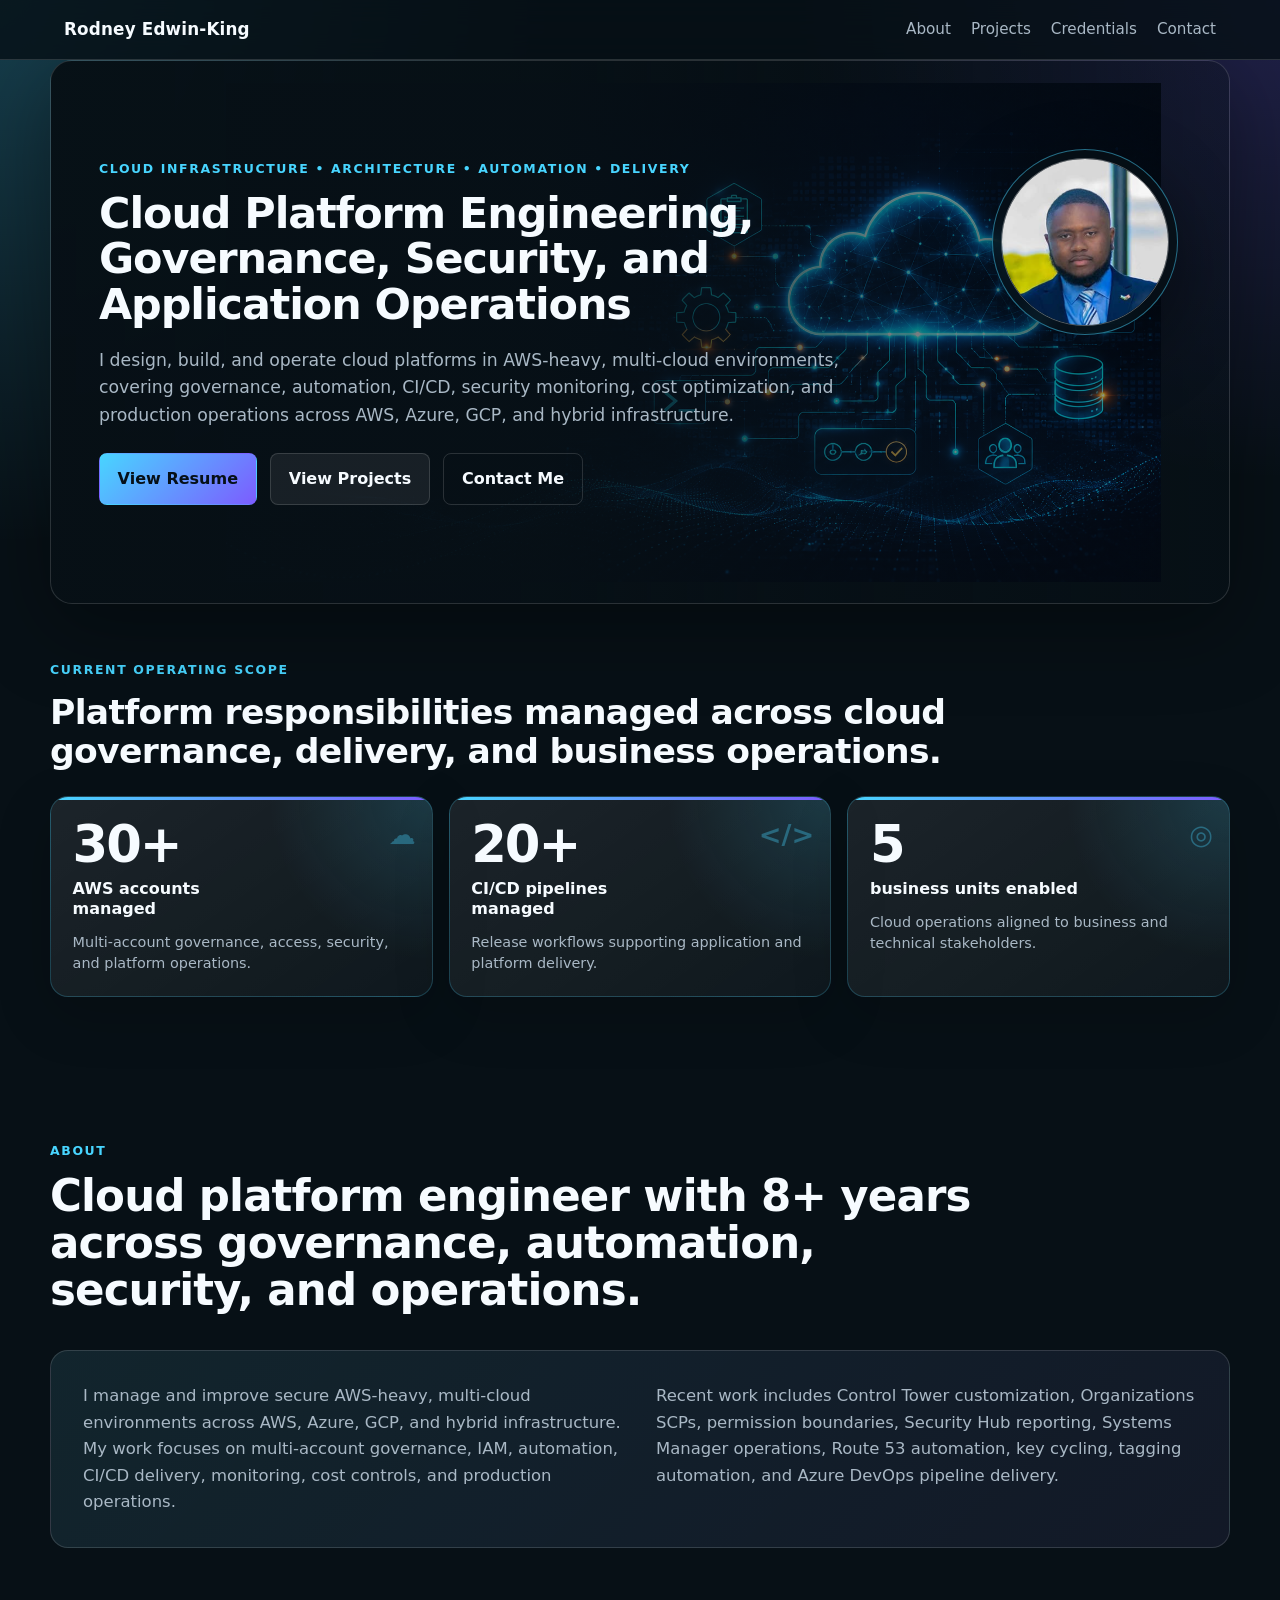
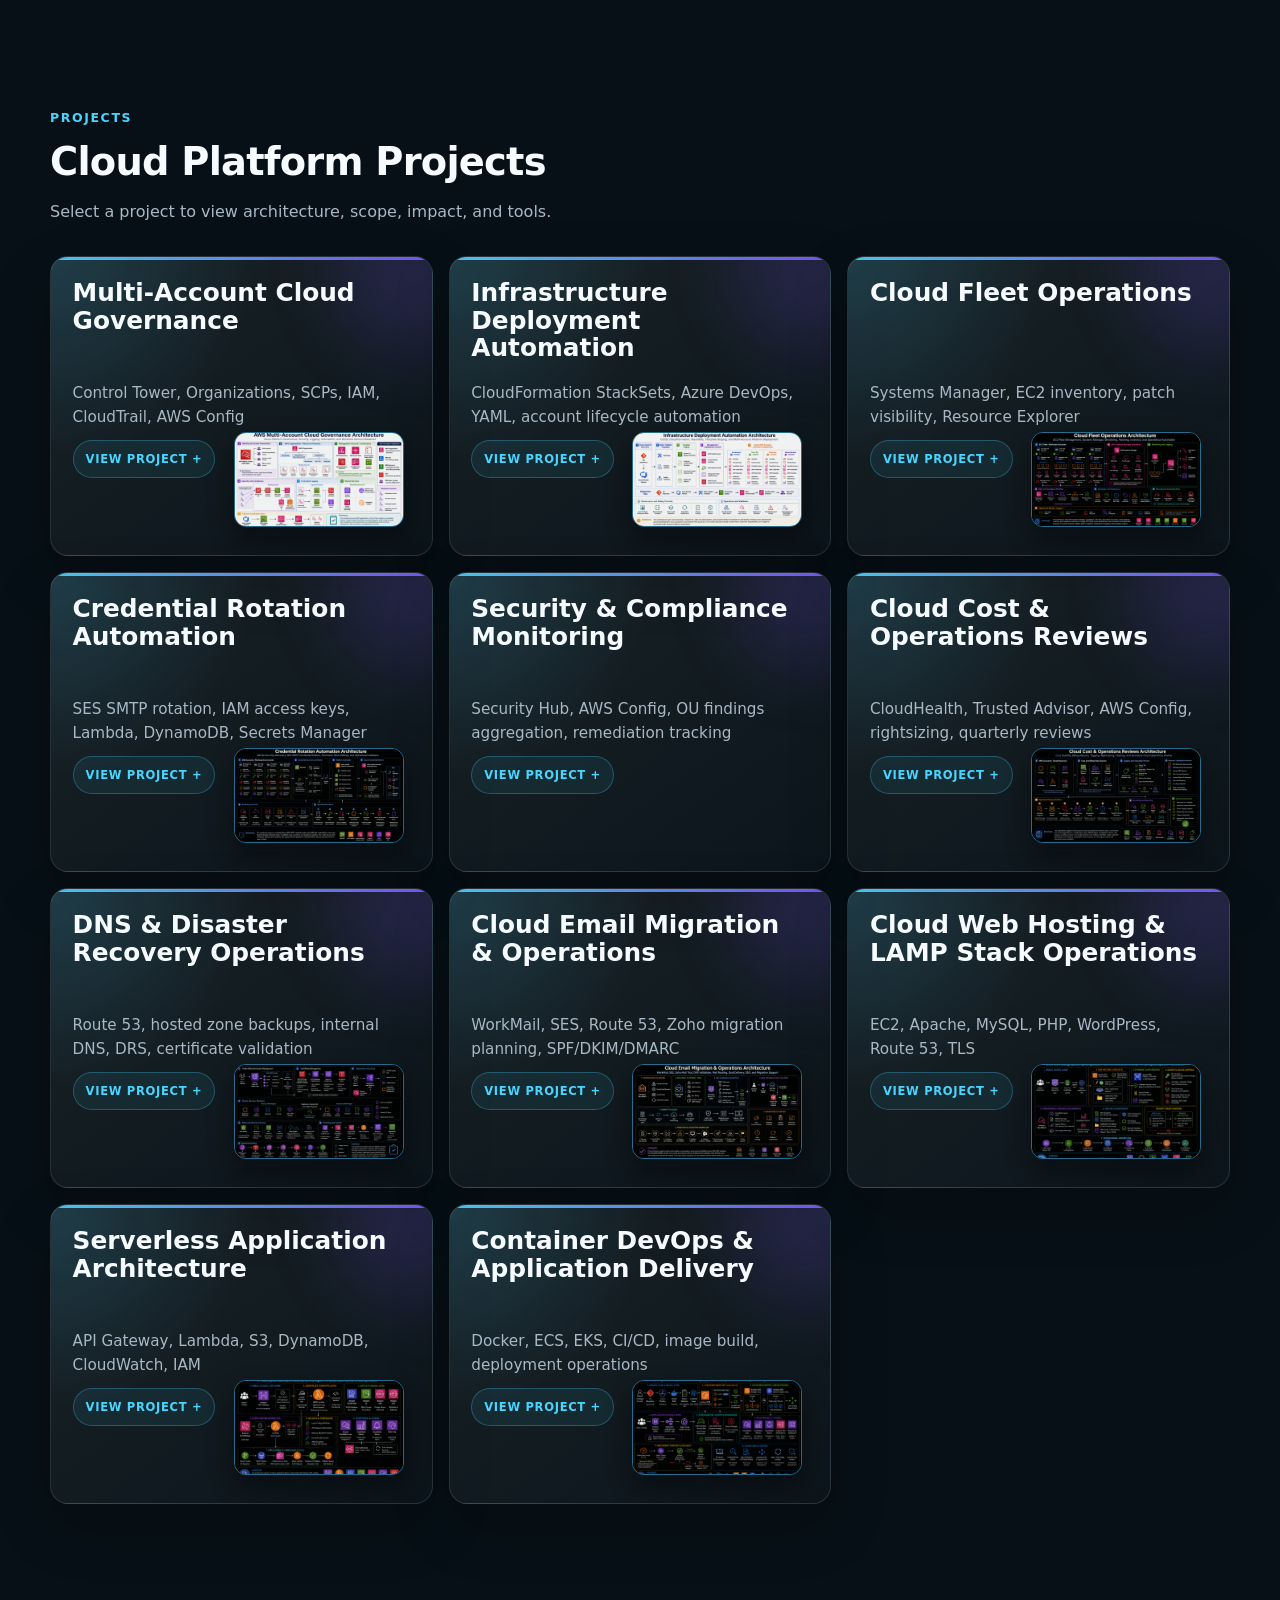
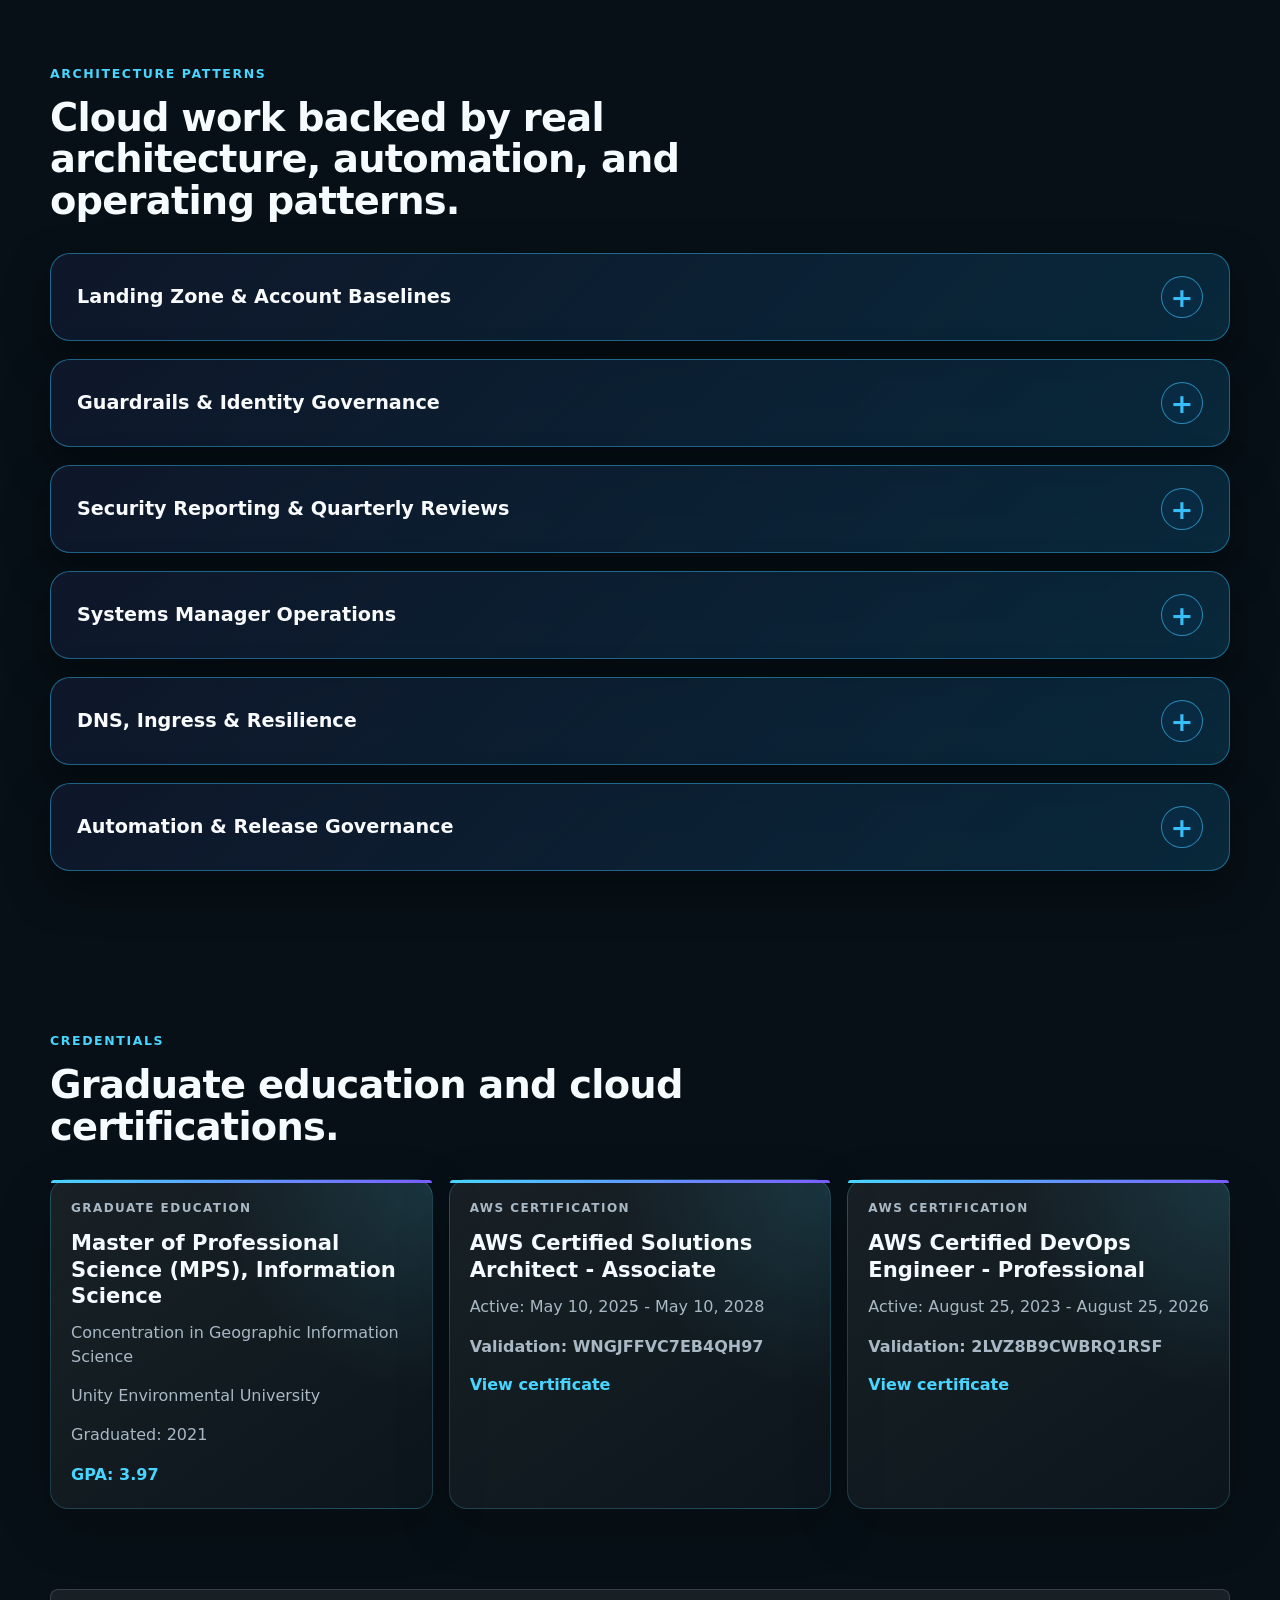
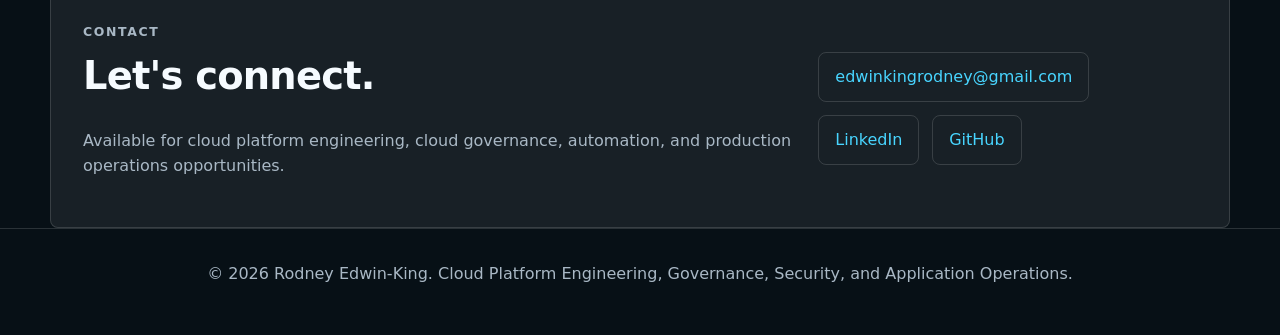
==== index.html @ 02c368aa "Add clickable architecture previews to project cards" ====
<!doctype html>

<html lang="en">
  <head>
    <meta charset="utf-8">
    <meta name="viewport" content="width=device-width, initial-scale=1">
    <title>Rodney Edwin-King | Cloud Platform Engineering & Application Operations</title>
    <meta
      name="description"
      content="Portfolio for Rodney Edwin-King, focused on cloud platform engineering, governance, automation, security, and operations."
    >
    <link rel="stylesheet" href="styles.css">
  </head>
  <body>
    <header class="site-header">
      <a class="brand" href="#home">Rodney Edwin-King</a>
      <button class="menu-toggle" type="button" aria-label="Toggle navigation" aria-expanded="false">
        <span></span>
        <span></span>
        <span></span>
      </button>
            <nav class="site-nav" aria-label="Main navigation">
        <a href="#about">About</a>
        <a href="#projects">Projects</a>
        <a href="#credentials">Credentials</a>
        <a href="#contact">Contact</a>
      </nav>
    </header>

<main>
  <section id="home" class="hero section">
    <div class="hero-copy">
<p class="eyebrow">Cloud Infrastructure &bull; Architecture &bull; Automation &bull; Delivery</p>
      <h1>Cloud Platform Engineering, Governance, Security, and Application Operations</h1>
      <p class="hero-text">
        I design, build, and operate cloud platforms in AWS-heavy, multi-cloud environments, covering governance,
        automation, CI/CD, security monitoring, cost optimization, and production operations across AWS,
        Azure, GCP, and hybrid infrastructure.
      </p><div class="hero-actions">
        <a class="button primary" href="assets/resume/Rodney_Edwin_King_Resume.pdf" target="_blank" rel="noreferrer">
          View Resume
        </a>
        <a class="button" href="#projects">View Projects</a>
        <a class="button ghost" href="#contact">Contact Me</a>
      </div>
    </div>
        <div class="hero-profile-badge">
          <img src="assets/images/Screenshot 2026-06-21 194624.png" alt="Rodney Edwin-King">
        </div>
  </section>

<div class="metrics-intro">
  <p class="eyebrow">Current Operating Scope</p>
  <h2>Platform responsibilities managed across cloud governance, delivery, and business operations.</h2>
</div>

<section class="metrics-band" aria-label="Current operating scope">
  <div class="metric">
    <strong>30+</strong>
    <span>AWS accounts managed</span>
    <p>Multi-account governance, access, security, and platform operations.</p>
  </div>
  <div class="metric">
    <strong>20+</strong>
    <span>CI/CD pipelines managed</span>
    <p>Release workflows supporting application and platform delivery.</p>
  </div>
  <div class="metric">
    <strong>5</strong>
    <span>business units enabled</span>
    <p>Cloud operations aligned to business and technical stakeholders.</p>
  </div>
</section>

<section id="about" class="section">
  <div class="section-heading">
    <p class="eyebrow">About</p>
    <h2>Cloud platform engineer with 8+ years across governance, automation, security, and operations.</h2>
  </div>
  <div class="split">
    <p>
      I manage and improve secure AWS-heavy, multi-cloud environments across AWS, Azure, GCP, and hybrid infrastructure.
      My work focuses on multi-account governance, IAM, automation, CI/CD delivery, monitoring, cost controls, and
      production operations.
    </p>
    <p>
      Recent work includes Control Tower customization, Organizations SCPs, permission boundaries, Security Hub reporting,
      Systems Manager operations, Route 53 automation, key cycling, tagging automation, and Azure DevOps pipeline delivery.
    </p>
  </div>
</section>

  <section id="projects" class="section">
    <div class="section-heading">
      <p class="eyebrow">PROJECTS</p>
      <h2>Cloud Platform Projects</h2>
    </div>
    <p class="section-note">Select a project to view architecture, scope, impact, and tools.</p>
    <div class="case-study-list">
      <details class="case-study" open>
        <summary>
          <strong>Multi-Account Cloud Governance</strong>
          <em>Control Tower, Organizations, SCPs, IAM, CloudTrail, AWS Config</em>
          <a class="architecture-preview-link" href="assets/images/aws-multi-account-governance.png" target="_blank" rel="noopener noreferrer" onclick="event.stopPropagation();"><img class="architecture-card-preview" src="assets/images/aws-multi-account-governance.png" alt="Multi-Account Cloud Governance architecture diagram preview"></a>
        </summary>
        <div class="case-study-body">
          <p>
            Implemented and maintained governance patterns for a multi-account AWS environment using Control Tower, AWS Organizations,
            IAM role baselines, SCPs, CloudTrail, AWS Config, Security Hub, and account separation across production,
            pre-production, shared services, audit, security, and sandbox-style accounts.
          </p>
          <ul>
            <li><strong>Scope:</strong> 30+ AWS accounts, landing-zone baselines, organizational guardrails, IAM/SCP controls, and account onboarding.</li>
            <li><strong>Impact:</strong> improved consistency across accounts, reduced manual governance drift, and gave teams a repeatable operating model for secure cloud usage.</li>
            <li><strong>Tools:</strong> AWS Control Tower, Organizations, IAM, SCPs, CloudTrail, AWS Config, Security Hub, CloudFormation, StackSets.</li>
          </ul>
            </div>
      </details>

      <details class="case-study">
        <summary>
          <strong>Infrastructure Deployment Automation</strong>
          <em>CloudFormation StackSets, Azure DevOps, YAML, account lifecycle automation</em>
          <a class="architecture-preview-link" href="assets/images/infrastructure-deployment-automation.png" target="_blank" rel="noopener noreferrer" onclick="event.stopPropagation();"><img class="architecture-card-preview" src="assets/images/infrastructure-deployment-automation.png" alt="Infrastructure Deployment Automation architecture diagram preview"></a>
        </summary>
        <div class="case-study-body">
          <p>
            Built and maintained repeatable infrastructure deployment patterns using CloudFormation templates,
            StackSets, Azure DevOps pipelines, YAML pipeline definitions, template validation, approval stages,
            and automated updates when accounts were created, moved, or added to deployment scope.
          </p>
          <ul>
            <li><strong>Scope:</strong> reusable templates for account baselines, IAM roles, Security Hub, Systems Manager, DNS, tagging, monitoring, and shared platform services.</li>
            <li><strong>Impact:</strong> reduced console-based deployments, improved release consistency, and helped platform changes reach the right AWS accounts faster.</li>
            <li><strong>Tools:</strong> CloudFormation, StackSets, Azure DevOps, YAML, AWS CLI, Lambda, EventBridge, Git.</li>
          </ul>
        
              <a class="button project-doc-link" href="projects/infrastructure-deployment-automation.html">View full documentation</a>
              <a class="button diagram-link" href="assets/images/infrastructure-deployment-automation.png" target="_blank" rel="noopener">View diagram</a>
            </div>
      </details>

      <details class="case-study">
        <summary>
          <strong>Cloud Fleet Operations</strong>
          <em>Systems Manager, EC2 inventory, patch visibility, Resource Explorer</em>
          <a class="architecture-preview-link" href="assets/images/cloud-fleet-operations.png" target="_blank" rel="noopener noreferrer" onclick="event.stopPropagation();"><img class="architecture-card-preview" src="assets/images/cloud-fleet-operations.png" alt="Cloud Fleet Operations architecture diagram preview"></a>
        </summary>
        <div class="case-study-body">
          <p>
            Managed EC2 fleet operations through AWS Systems Manager, centralized node visibility, inventory,
            patch scan associations, Resource Explorer views, managed execution, and operational runbook patterns
            that reduced dependency on direct SSH/RDP access.
          </p>
          <ul>
            <li><strong>Scope:</strong> organization-level Systems Manager visibility, patch scans every 12 hours, SSM agent update cadence, inventory, and operational troubleshooting workflows.</li>
            <li><strong>Impact:</strong> improved fleet visibility, simplified operational workflows, and gave teams a clearer path for patch/compliance follow-up.</li>
            <li><strong>Tools:</strong> AWS Systems Manager, State Manager, Resource Explorer, EC2, CloudFormation StackSets, CloudWatch.</li>
          </ul>
        
              <a class="button project-doc-link" href="projects/cloud-fleet-operations.html">View full documentation</a>
              <a class="button diagram-link" href="assets/images/cloud-fleet-operations.png" target="_blank" rel="noopener">View diagram</a>
            </div>
      </details>

      <details class="case-study">
        <summary>
          <strong>Credential Rotation Automation</strong>
          <em>SES SMTP rotation, IAM access keys, Lambda, DynamoDB, Secrets Manager</em>
          <a class="architecture-preview-link" href="assets/images/credential-rotation-automation.png" target="_blank" rel="noopener noreferrer" onclick="event.stopPropagation();"><img class="architecture-card-preview" src="assets/images/credential-rotation-automation.png" alt="Credential Rotation Automation architecture diagram preview"></a>
        </summary>
        <div class="case-study-body">
          <p>
            Built and maintained automated credential rotation for SES SMTP and IAM access key workflows. The automation used
            scheduled Lambda execution, DynamoDB configuration tables, role assumption, target storage updates,
            verification, rollback handling, CloudWatch alarms, and SNS notifications.
          </p>
          <ul>
            <li><strong>Scope:</strong> rotation across multiple storage targets including Parameter Store, Secrets Manager, SQL Server, and RDS-backed configurations.</li>
            <li><strong>Impact:</strong> reduced long-lived credential risk, improved audit posture, and replaced manual key updates with controlled automation.</li>
            <li><strong>Tools:</strong> Lambda, EventBridge, IAM, SES, DynamoDB, SSM, Secrets Manager, RDS, SQL Server, CloudWatch, SNS.</li>
          </ul>
        
              <a class="button project-doc-link" href="projects/credential-rotation-automation.html">View full documentation</a>
              <a class="button diagram-link" href="assets/images/credential-rotation-automation.png" target="_blank" rel="noopener">View diagram</a>
            </div>
      </details>

      <details class="case-study">
        <summary>
          <strong>Security & Compliance Monitoring</strong>
          <em>Security Hub, AWS Config, OU findings aggregation, remediation tracking</em>
        </summary>
        <div class="case-study-body">
          <p>
            Delivered security visibility using Security Hub, AWS Config, CloudTrail, CloudWatch, account-to-business-unit
            mappings, OU-level findings aggregation, CSV reporting to S3, and quarterly evidence gathering for
            remediation and stakeholder review.
          </p>
          <ul>
            <li><strong>Scope:</strong> high/critical findings, AWS Config aggregators, Security Hub control visibility, account mapping, and reporting across account groups.</li>
            <li><strong>Impact:</strong> made security findings easier to group, report, prioritize, and route to the right teams for remediation.</li>
            <li><strong>Tools:</strong> Security Hub, AWS Config, Lambda, S3, CloudTrail, CloudWatch, CloudFormation StackSets.</li>
          </ul>
        
              <a class="button project-doc-link" href="projects/security-compliance-monitoring.html">View full documentation</a>
            </div>
      </details>

      <details class="case-study">
        <summary>
          <strong>Cloud Cost & Operations Reviews</strong>
          <em>CloudHealth, Trusted Advisor, AWS Config, rightsizing, quarterly reviews</em>
          <a class="architecture-preview-link" href="assets/images/cloud-cost-operations-reviews.png" target="_blank" rel="noopener noreferrer" onclick="event.stopPropagation();"><img class="architecture-card-preview" src="assets/images/cloud-cost-operations-reviews.png" alt="Cloud Cost & Operations Reviews architecture diagram preview"></a>
        </summary>
        <div class="case-study-body">
          <p>
            Contributed to quarterly cloud reviews that combined AWS Config, Security Hub, Trusted Advisor, CloudHealth,
            tagging evidence, rightsizing checks, stale resource checks, and cost-saving opportunities for business
            and technical stakeholders.
          </p>
          <ul>
            <li><strong>Scope:</strong> unused secrets over 90 days, idle RDS resources, low-utilization EC2 findings, RI/Savings Plan opportunities, and resource ownership gaps.</li>
            <li><strong>Impact:</strong> surfaced measurable savings opportunities, including examples around idle RDS, EC2 rightsizing, and reserved capacity recommendations.</li>
            <li><strong>Tools:</strong> CloudHealth, AWS Cost Explorer, Trusted Advisor, AWS Config, Security Hub, CloudWatch, Excel/reporting workflows.</li>
          </ul>
        
              <a class="button project-doc-link" href="projects/cloud-cost-operations-reviews.html">View full documentation</a>
              <a class="button diagram-link" href="assets/images/cloud-cost-operations-reviews.png" target="_blank" rel="noopener">View diagram</a>
            </div>
      </details>

      <details class="case-study">
        <summary>
          <strong>DNS & Disaster Recovery Operations</strong>
          <em>Route 53, hosted zone backups, internal DNS, DRS, certificate validation</em>
          <a class="architecture-preview-link" href="assets/images/dns-disaster-recovery-operations.png" target="_blank" rel="noopener noreferrer" onclick="event.stopPropagation();"><img class="architecture-card-preview" src="assets/images/dns-disaster-recovery-operations.png" alt="DNS & Disaster Recovery Operations architecture diagram preview"></a>
        </summary>
        <div class="case-study-body">
          <p>
            Managed DNS and resilience operations using Route 53 hosted zones, private hosted zones, internal DNS
            patterns, DNS backup automation, disaster recovery planning, certificate validation workflows, and
            failover-ready operating documentation.
          </p>
          <ul>
            <li><strong>Scope:</strong> hosted-zone backup automation, DNS guardrails, internal DNS operations, AWS DRS planning, and production DNS troubleshooting.</li>
            <li><strong>Impact:</strong> improved recoverability, reduced DNS change risk, and enabled safer production and DR operations.</li>
            <li><strong>Tools:</strong> Route 53, S3, Lambda/Python, AWS DRS, ACM/DNS validation, CloudWatch, IAM/SCP guardrails.</li>
          </ul>
        
              <a class="button project-doc-link" href="projects/dns-disaster-recovery-operations.html">View full documentation</a>
              <a class="button diagram-link" href="assets/images/dns-disaster-recovery-operations.png" target="_blank" rel="noopener">View diagram</a>
            </div>
      </details>

      <details class="case-study">
        <summary>
          <strong>Cloud Email Migration & Operations</strong>
          <em>WorkMail, SES, Route 53, Zoho migration planning, SPF/DKIM/DMARC</em>
          <a class="architecture-preview-link" href="assets/images/cloud-email-migration-operations.png" target="_blank" rel="noopener noreferrer" onclick="event.stopPropagation();"><img class="architecture-card-preview" src="assets/images/cloud-email-migration-operations.png" alt="Cloud Email Migration & Operations architecture diagram preview"></a>
        </summary>
        <div class="case-study-body">
          <p>
            Managed cloud email operations and migration planning across Amazon WorkMail, SES, Route 53, identity
            integration, shared mailboxes, inbound/outbound mail flow, DNS records, and migration planning toward
            Zoho Mail with coexistence and rollback considerations.
          </p>
          <ul>
            <li><strong>Scope:</strong> WorkMail administration, SES inbound routing, Route 53 MX/SPF/DKIM/DMARC, AD/SSO planning, mailbox mapping, and test mail-flow validation.</li>
            <li><strong>Impact:</strong> improved migration readiness, clarified mail-flow design, and validated email delivery paths before production cutover.</li>
            <li><strong>Tools:</strong> Amazon WorkMail, SES, Route 53, S3, Zoho Mail, AD Connector, DNS, SPF, DKIM, DMARC.</li>
          </ul>
        
              <a class="button project-doc-link" href="projects/cloud-email-migration-operations.html">View full documentation</a>
              <a class="button diagram-link" href="assets/images/cloud-email-migration-operations.png" target="_blank" rel="noopener">View diagram</a>
            </div>
      </details>

      <details class="case-study">
        <summary>
          <strong>Cloud Web Hosting & LAMP Stack Operations</strong>
          <em>EC2, Apache, MySQL, PHP, WordPress, Route 53, TLS</em>
          <a class="architecture-preview-link" href="assets/images/cloud-web-hosting-lamp-stack-operations.png" target="_blank" rel="noopener noreferrer" onclick="event.stopPropagation();"><img class="architecture-card-preview" src="assets/images/cloud-web-hosting-lamp-stack-operations.png" alt="Cloud Web Hosting & LAMP Stack Operations architecture diagram preview"></a>
        </summary>
        <div class="case-study-body">
          <p>
            Built and operated a Linux web-hosting stack on an Ubuntu EC2 instance to understand the full path
            from server provisioning to public website delivery. The work covered package installation, service
            validation, Apache virtual hosts, MySQL database setup, PHP integration, WordPress deployment,
            DNS routing, Elastic IP usage, and HTTPS configuration.
          </p>
          <ul>
            <li><strong>Scope:</strong> Ubuntu EC2, Apache2, MySQL, PHP modules, WordPress files under <code>/var/www</code>, Apache config under <code>/etc/apache2</code>, logs under <code>/var/log/apache2</code>, Route 53 DNS, Elastic IP, and Certbot TLS.</li>
            <li><strong>Impact:</strong> strengthened hands-on understanding of web server file structure, service management, DNS, ports, certificates, application dependencies, and production-style troubleshooting.</li>
            <li><strong>Tools:</strong> EC2, Ubuntu, Apache, MySQL, PHP, WordPress, Route 53, Elastic IP, Certbot, SSH, systemctl, curl, ss, journalctl, Linux permissions.</li>
          </ul>
        
              <a class="button project-doc-link" href="projects/cloud-web-hosting-lamp-stack-operations.html">View full documentation</a>
              <a class="button diagram-link" href="assets/images/cloud-web-hosting-lamp-stack-operations.png" target="_blank" rel="noopener">View diagram</a>
            </div>
      </details>

      <details class="case-study">
        <summary>
          <strong>Serverless Application Architecture</strong>
          <em>API Gateway, Lambda, S3, DynamoDB, CloudWatch, IAM</em>
          <a class="architecture-preview-link" href="assets/images/serverless-application-architecture.png" target="_blank" rel="noopener noreferrer" onclick="event.stopPropagation();"><img class="architecture-card-preview" src="assets/images/serverless-application-architecture.png" alt="Serverless Application Architecture architecture diagram preview"></a>
        </summary>
        <div class="case-study-body">
          <p>
            Designed serverless application patterns where users access a web front end through static hosting
            and CDN-style delivery, API Gateway receives application requests, Lambda handles backend logic,
            and managed AWS services store data, logs, and application artifacts.
          </p>
          <ul>
            <li><strong>Scope:</strong> static HTML/CSS/JS front end, S3-hosted assets, API Gateway endpoints, Lambda functions, IAM execution roles, DynamoDB or S3-backed storage, CloudWatch logs, and DNS/certificate integration.</li>
            <li><strong>Impact:</strong> reduced server management overhead, improved scalability, and created a cleaner path for event-driven application workflows without maintaining long-running web servers.</li>
            <li><strong>Tools:</strong> API Gateway, Lambda, S3, DynamoDB, IAM, CloudWatch, Route 53, CloudFront/ACM patterns, AWS CLI, JSON, Python/JavaScript.</li>
          </ul>
        
              <a class="button project-doc-link" href="projects/serverless-application-architecture.html">View full documentation</a>
              <a class="button diagram-link" href="assets/images/serverless-application-architecture.png" target="_blank" rel="noopener">View diagram</a>
            </div>
      </details>

      <details class="case-study">
        <summary>
          <strong>Container DevOps & Application Delivery</strong>
          <em>Docker, ECS, EKS, CI/CD, image build, deployment operations</em>
          <a class="architecture-preview-link" href="assets/images/container-devops-application-delivery.png" target="_blank" rel="noopener noreferrer" onclick="event.stopPropagation();"><img class="architecture-card-preview" src="assets/images/container-devops-application-delivery.png" alt="Container DevOps & Application Delivery architecture diagram preview"></a>
        </summary>
        <div class="case-study-body">
          <p>
            Built containerized application delivery patterns using Docker fundamentals and cloud-native container
            services. The work connects local container builds, image tagging, registry workflows, CI/CD pipelines,
            runtime configuration, service exposure, logs, and operational troubleshooting across ECS and EKS-style deployments.
          </p>
          <ul>
            <li><strong>Scope:</strong> Dockerfile builds, local container testing, image publishing, ECS service/task concepts, EKS/Kubernetes deployment concepts, load balancing, environment variables, logs, and CI/CD release flow.</li>
            <li><strong>Impact:</strong> created a practical bridge from traditional server hosting to repeatable container deployments, enabling future Kubernetes and platform engineering work.</li>
            <li><strong>Tools:</strong> Docker, Dockerfile, ECS, EKS, Kubernetes, ECR, ALB, Azure DevOps/Jenkins, YAML, AWS CLI, CloudWatch Logs.</li>
          </ul>
        
              <a class="button project-doc-link" href="projects/container-devops-application-delivery.html">View full documentation</a>
              <a class="button diagram-link" href="assets/images/container-devops-application-delivery.png" target="_blank" rel="noopener">View diagram</a>
            </div>
      </details>
    </div>
  </section>

      <section id="architecture-patterns" class="section">
    <div class="section-heading">
      <p class="eyebrow">Architecture Patterns</p>
      <h2>Cloud work backed by real architecture, automation, and operating patterns.</h2>
    </div>

    <div class="pattern-accordion">
      <details class="pattern-row">
        <summary>
          <span>Landing Zone & Account Baselines</span>
          <span class="pattern-plus">+</span>
        </summary>
        <div class="pattern-content">
          <p>Control Tower customization, landing-zone prerequisites, account management, shared-resource buckets, Security Hub setup, StackSet deployment, baseline roles, service-linked roles, CloudWatch, CloudTrail, and AWS Config foundations.</p>
          <div class="tag-list">
            <span>Control Tower</span>
            <span>Organizations</span>
            <span>StackSets</span>
          </div>
        </div>
      </details>

      <details class="pattern-row">
        <summary>
          <span>Guardrails & Identity Governance</span>
          <span class="pattern-plus">+</span>
        </summary>
        <div class="pattern-content">
          <p>IAM restriction SCPs, VPC and SSM guardrails, DNS access controls, permission boundaries, SAML/SSO role templates, access key controls, privileged-role exceptions, and account-level security standards.</p>
          <div class="tag-list">
            <span>IAM</span>
            <span>SCPs</span>
            <span>SSO</span>
          </div>
        </div>
      </details>

      <details class="pattern-row">
        <summary>
          <span>Security Reporting & Quarterly Reviews</span>
          <span class="pattern-plus">+</span>
        </summary>
        <div class="pattern-content">
          <p>Lambda-based Security Hub findings aggregation, account-to-business-unit mapping, high/critical finding filtering, CSV reporting to S3, control summaries, and evidence used for stakeholder-facing AWS reviews.</p>
          <div class="tag-list">
            <span>Security Hub</span>
            <span>Lambda</span>
            <span>CloudWatch</span>
          </div>
        </div>
      </details>

      <details class="pattern-row">
        <summary>
          <span>Systems Manager Operations</span>
          <span class="pattern-plus">+</span>
        </summary>
        <div class="pattern-content">
          <p>Organization-wide Systems Manager visibility using Resource Explorer views, patch scan associations, State Manager patterns, managed execution, inventory management, and operational visibility for EC2 fleets.</p>
          <div class="tag-list">
            <span>Systems Manager</span>
            <span>Patch Visibility</span>
            <span>Inventory</span>
          </div>
        </div>
      </details>

      <details class="pattern-row">
        <summary>
          <span>DNS, Ingress & Resilience</span>
          <span class="pattern-plus">+</span>
        </summary>
        <div class="pattern-content">
          <p>Route 53 hosted-zone backup automation, S3 archive storage, SES status notifications, centralized ALB ingress patterns, TLS policy enforcement, HTTP-to-HTTPS redirects, and DNS operations for recovery workflows.</p>
          <div class="tag-list">
            <span>Route 53</span>
            <span>ALB</span>
            <span>DR</span>
          </div>
        </div>
      </details>

      <details class="pattern-row">
        <summary>
          <span>Automation & Release Governance</span>
          <span class="pattern-plus">+</span>
        </summary>
        <div class="pattern-content">
          <p>Azure DevOps YAML pipelines, CloudFormation template validation, StackSet delivery, key cycling automation, tagging automation, deployment stages, approval gates, and production troubleshooting runbooks.</p>
          <div class="tag-list">
            <span>Azure DevOps</span>
            <span>Python</span>
            <span>CloudFormation</span>
          </div>
        </div>
      </details>
    </div>
  </section>
            <section id="credentials" class="section credentials-section">
        <div class="section-heading">
          <p class="eyebrow">Credentials</p>
          <h2>Graduate education and cloud certifications.</h2>
        </div>

        <div class="credentials-grid">
          <article class="credential-card education-credential">
            <p class="credential-label">Graduate Education</p>
            <h3>Master of Professional Science (MPS), Information Science</h3>
            <p>Concentration in Geographic Information Science</p>
            <p>Unity Environmental University</p>
            <p>Graduated: 2021</p>
            <span>GPA: 3.97</span>
          </article>

          <article class="credential-card">
            <p class="credential-label">AWS Certification</p>
            <h3>AWS Certified Solutions Architect - Associate</h3>
            <p>Active: May 10, 2025 - May 10, 2028</p>
            <span>Validation: WNGJFFVC7EB4QH97</span>
            <a class="text-link" href="assets/certifications/AWS-Certified-Solutions-Architect-Associate.pdf" target="_blank" rel="noreferrer">
              View certificate
            </a>
          </article>

          <article class="credential-card">
            <p class="credential-label">AWS Certification</p>
            <h3>AWS Certified DevOps Engineer - Professional</h3>
            <p>Active: August 25, 2023 - August 25, 2026</p>
            <span>Validation: 2LVZ8B9CWBRQ1RSF</span>
            <a class="text-link" href="assets/certifications/AWS-Certified-DevOps-Engineer-Professional.pdf" target="_blank" rel="noreferrer">
              View certificate
            </a>
          </article>
        </div>
      </section>

<section id="contact" class="section contact-section">
    <div>
      <p class="eyebrow">Contact</p>
      <h2>Let's connect.</h2>
      <p>Available for cloud platform engineering, cloud governance, automation, and production operations opportunities.</p>
    </div>
    <div class="contact-links">
      <a href="mailto:edwinkingrodney@gmail.com">edwinkingrodney@gmail.com</a>
      <a href="https://www.linkedin.com/in/rodney-e-84209022a/" target="_blank" rel="noreferrer">LinkedIn</a>
      <a href="https://github.com/rodwin001" target="_blank" rel="noreferrer">GitHub</a>
    </div>
  </section>
</main>

<footer class="site-footer">
  <p>&copy; <span id="year"></span> Rodney Edwin-King. Cloud Platform Engineering, Governance, Security, and Application Operations.</p>
</footer>

<script src="script.js"></script>

  </body>
</html>
---- styles.css ----
﻿:root {
  color-scheme: dark;
  --bg: #071016;
  --bg-soft: #0d1b24;
  --panel: rgba(255, 255, 255, 0.07);
  --panel-strong: rgba(255, 255, 255, 0.11);
  --text: #f6fbff;
  --muted: #a9b8c5;
  --line: rgba(255, 255, 255, 0.14);
  --accent: #48d5ff;
  --accent-2: #7c5cff;
  --accent-3: #34d399;
  --shadow: 0 24px 80px rgba(0, 0, 0, 0.35);
}

* {
  box-sizing: border-box;
}

html {
  scroll-behavior: smooth;
}

body {
  margin: 0;
  background:
    radial-gradient(circle at top left, rgba(72, 213, 255, 0.24), transparent 34rem),
    radial-gradient(circle at top right, rgba(124, 92, 255, 0.22), transparent 30rem),
    var(--bg);
  color: var(--text);
  font-family: Inter, ui-sans-serif, system-ui, -apple-system, BlinkMacSystemFont, "Segoe UI", sans-serif;
  line-height: 1.6;
}

a {
  color: inherit;
  text-decoration: none;
}

.site-header {
  position: sticky;
  top: 0;
  z-index: 10;
  display: flex;
  align-items: center;
  justify-content: space-between;
  gap: 1.5rem;
  padding: 1rem clamp(1.25rem, 5vw, 4rem);
  background: rgba(7, 16, 22, 0.82);
  border-bottom: 1px solid var(--line);
  backdrop-filter: blur(16px);
}

.brand {
  font-size: 1.05rem;
  font-weight: 800;
  letter-spacing: 0.01em;
}

.site-nav {
  display: flex;
  align-items: center;
  gap: 1.25rem;
  color: var(--muted);
  font-size: 0.95rem;
}

.site-nav a:hover {
  color: var(--text);
}

.menu-toggle {
  display: none;
  width: 2.5rem;
  height: 2.5rem;
  border: 1px solid var(--line);
  border-radius: 8px;
  background: transparent;
  color: var(--text);
}

.menu-toggle span {
  display: block;
  width: 1rem;
  height: 2px;
  margin: 4px auto;
  background: currentColor;
}

.section {
  width: min(1180px, calc(100% - 2rem));
  margin: 0 auto;
  padding: 5rem 0;
}

.hero {
  min-height: auto;
  display: grid;
  grid-template-columns: minmax(0, 1fr) 200px;
  align-items: center;
  gap: clamp(2rem, 4vw, 3rem);
  padding-top: 4rem;
  padding-bottom: 4rem;
}

.eyebrow {
  margin: 0 0 0.8rem;
  color: var(--accent);
  font-size: 0.78rem;
  font-weight: 800;
  letter-spacing: 0.13em;
  text-transform: uppercase;
}

h1,
h2,
h3,
p {
  margin-top: 0;
}

h1 {
  max-width: 820px;
  margin-bottom: 1.25rem;
  font-size: clamp(2.1rem, 3.35vw, 3rem);
  line-height: 1.05;
  letter-spacing: -0.025em;
}

h2 {
  max-width: 780px;
  font-size: clamp(1.8rem, 3vw, 2.8rem);
  line-height: 1.08;
  letter-spacing: -0.02em;
}

h3 {
  margin-bottom: 0.65rem;
  font-size: 1.2rem;
}

.hero-text {
  max-width: 760px;
  color: var(--muted);
  font-size: clamp(0.98rem, 1.35vw, 1.12rem);
}

.hero-actions {
  display: flex;
  flex-wrap: wrap;
  gap: 0.85rem;
  margin-top: 1.5rem;
}

.button {
  display: inline-flex;
  align-items: center;
  justify-content: center;
  min-height: 2.8rem;
  padding: 0.75rem 1.1rem;
  border: 1px solid var(--line);
  border-radius: 8px;
  background: var(--panel);
  color: var(--text);
  font-weight: 750;
}

.button:hover {
  transform: translateY(-1px);
  border-color: rgba(255, 255, 255, 0.32);
}

.button.primary {
  border-color: transparent;
  background: linear-gradient(135deg, var(--accent), var(--accent-2));
  color: #061018;
}

.button.ghost {
  background: transparent;
}

.hero-card {
  max-width: 200px;
  padding: 0.6rem;
  border: 1px solid var(--line);
  border-radius: 8px;
  background: linear-gradient(180deg, var(--panel-strong), var(--panel));
  box-shadow: var(--shadow);
  justify-self: end;
}

.profile-image {
  width: 100%;
  aspect-ratio: 1 / 1;
  object-fit: cover;
  object-position: center top;
  border-radius: 8px;
  border: 1px solid var(--line);
  display: block;
  margin-bottom: 0.85rem;
}

.hero-card h2 {
  font-size: 1.05rem;
  line-height: 1.1;
  letter-spacing: -0.015em;
}

.hero-card p {
  font-size: 0.82rem;
  line-height: 1.45;
}

.hero-card p,
.card p,
.evidence-card p,
.project p,
.resume-section p,
.contact-section p,
.muted {
  color: var(--muted);
}

.metrics-intro {
  width: min(1180px, calc(100% - 2rem));
  margin: 0 auto 1rem;
}

.metrics-band {
  width: min(1180px, calc(100% - 2rem));
  display: grid;
  grid-template-columns: repeat(3, minmax(0, 1fr));
  gap: 1rem;
  margin: 0 auto;
  padding-bottom: 4rem;
}

.metric {
  min-height: 7rem;
  padding: 1rem;
  border: 1px solid var(--line);
  border-radius: 8px;
  background: rgba(255, 255, 255, 0.05);
}

.metric strong,
.metric span {
  display: block;
}

.metric strong {
  margin-bottom: 0.4rem;
  color: var(--text);
  font-size: clamp(1.5rem, 3vw, 2rem);
  line-height: 1;
}

.metric span {
  color: var(--muted);
  font-size: 0.92rem;
  line-height: 1.35;
}

.section-heading {
  margin-bottom: 2rem;
}

.experience-section {
  position: relative;
  overflow: hidden;
}

.experience-section::before {
  content: "";
  position: absolute;
  top: 5rem;
  left: -9rem;
  width: 20rem;
  height: 20rem;
  pointer-events: none;
  background: radial-gradient(circle, rgba(72, 213, 255, 0.14), transparent 68%);
}

.experience-section .section-heading,
.experience-section .timeline {
  position: relative;
}

.experience-section .section-heading::after {
  content: "";
  display: block;
  width: min(100%, 48rem);
  height: 1px;
  margin-top: 1.8rem;
  background: linear-gradient(90deg, rgba(72, 213, 255, 0.58), rgba(124, 92, 255, 0.28), transparent);
}

.section-note {
  max-width: 720px;
  margin: -1rem 0 2rem;
  color: var(--muted);
  font-size: 1rem;
}

.split {
  display: grid;
  grid-template-columns: minmax(0, 0.95fr) minmax(0, 1.05fr);
  gap: 1.25rem;
  padding: 1.35rem;
  border: 1px solid var(--line);
  border-radius: 18px;
  background:
    linear-gradient(135deg, rgba(72, 213, 255, 0.08), rgba(124, 92, 255, 0.05)),
    rgba(255, 255, 255, 0.025);
  color: var(--muted);
  font-size: 1.03rem;
}

.split p {
  margin: 0;
}

.split .wide {
  grid-column: auto;
  max-width: none;
}

.split p:last-child {
  grid-column: 1 / -1;
  padding-top: 1rem;
  border-top: 1px solid var(--line);
}

.cards {
  display: grid;
  grid-template-columns: repeat(3, minmax(0, 1fr));
  gap: 1rem;
}

.card,
.project,
.cert-card,
.resume-section,
.contact-section {
  border: 1px solid var(--line);
  border-radius: 8px;
  background: var(--panel);
}

.card {
  padding: 1.2rem;
}

.evidence-grid {
  display: grid;
  grid-template-columns: repeat(3, minmax(0, 1fr));
  gap: 1rem;
}

.evidence-card {
  position: relative;
  display: flex;
  min-height: 18rem;
  flex-direction: column;
  gap: 1rem;
  overflow: hidden;
  padding: 1.2rem;
  border: 1px solid var(--line);
  border-radius: 18px;
  background:
    radial-gradient(circle at top left, rgba(72, 213, 255, 0.14), transparent 45%),
    linear-gradient(180deg, rgba(255, 255, 255, 0.07), rgba(255, 255, 255, 0.035));
  box-shadow: 0 18px 50px rgba(0, 0, 0, 0.16);
}

.evidence-card::before {
  content: "";
  position: absolute;
  inset: 0 0 auto;
  height: 3px;
  background: linear-gradient(90deg, var(--accent), var(--accent-2));
  opacity: 0.85;
}

.evidence-card h3 {
  max-width: 14rem;
  font-size: 1.05rem;
}

.evidence-card p {
  margin: 0;
  font-size: 0.96rem;
}

.evidence-card .tag-list {
  margin-top: auto;
}

.evidence-card:nth-child(1),
.evidence-card:nth-child(6) {
  grid-column: span 2;
}

.tag-list {
  display: flex;
  flex-wrap: wrap;
  gap: 0.45rem;
  margin-top: 1rem;
}

.tag-list span {
  padding: 0.35rem 0.55rem;
  border: 1px solid rgba(72, 213, 255, 0.24);
  border-radius: 999px;
  color: var(--accent);
  background: rgba(72, 213, 255, 0.08);
  font-size: 0.78rem;
  font-weight: 800;
}

.timeline {
  display: grid;
  grid-template-columns: repeat(3, minmax(0, 1fr));
  gap: 1rem;
  border-top: 0;
}

.cert-card {
  padding: 1.2rem;
}

.timeline-item {
  position: relative;
  display: flex;
  min-height: 14rem;
  flex-direction: column;
  gap: 1rem;
  overflow: hidden;
  padding: 1.35rem;
  border: 1px solid rgba(148, 163, 184, 0.22);
  border-radius: 18px;
  background:
    radial-gradient(circle at top right, rgba(124, 92, 255, 0.12), transparent 42%),
    linear-gradient(145deg, rgba(19, 31, 39, 0.96), rgba(9, 19, 26, 0.96));
  box-shadow: 0 18px 55px rgba(0, 0, 0, 0.18);
  transition: transform 180ms ease, border-color 180ms ease, box-shadow 180ms ease;
}

.timeline-item::before {
  content: "";
  position: absolute;
  inset: 0 0 auto;
  height: 3px;
  background: linear-gradient(90deg, var(--accent), var(--accent-2), transparent);
}

.timeline-item:first-child {
  border-color: rgba(72, 213, 255, 0.36);
  background:
    radial-gradient(circle at top right, rgba(72, 213, 255, 0.16), transparent 42%),
    linear-gradient(145deg, rgba(20, 40, 48, 0.98), rgba(11, 22, 30, 0.98));
}

.timeline-item:first-child::after {
  content: "Current";
  position: absolute;
  top: 1rem;
  right: 1rem;
  padding: 0.22rem 0.55rem;
  border: 1px solid rgba(72, 213, 255, 0.35);
  border-radius: 999px;
  color: var(--accent);
  background: rgba(72, 213, 255, 0.08);
  font-size: 0.68rem;
  font-weight: 800;
  letter-spacing: 0.12em;
  text-transform: uppercase;
}

.timeline-item:hover {
  transform: translateY(-3px);
  border-color: rgba(72, 213, 255, 0.42);
  box-shadow: 0 22px 70px rgba(0, 0, 0, 0.24);
}

.timeline-item h3 {
  max-width: 16rem;
  margin-bottom: 0;
  font-size: clamp(1.1rem, 1.8vw, 1.45rem);
  line-height: 1.25;
}

.timeline-item p,
.cert-card p,
.cert-card span {
  color: var(--muted);
}

.timeline-item p {
  margin-top: auto;
  margin-bottom: 0;
  padding-top: 1rem;
  border-top: 1px solid var(--line);
  line-height: 1.55;
}

.timeline-item p strong {
  display: block;
  margin-bottom: 0.28rem;
  color: var(--text);
  font-size: 1.02rem;
}

.project-list {
  display: grid;
  gap: 1rem;
}

.case-study-list {
  display: grid;
  grid-template-columns: repeat(3, minmax(0, 1fr));
  gap: 1rem;
}

.case-study {
  position: relative;
  min-height: 14rem;
  border: 1px solid rgba(154, 167, 184, 0.18);
  border-radius: 18px;
  background:
    radial-gradient(circle at top left, rgba(72, 213, 255, 0.16), transparent 42%),
    linear-gradient(145deg, rgba(255, 255, 255, 0.075), rgba(255, 255, 255, 0.025));
  box-shadow: 0 22px 60px rgba(0, 0, 0, 0.18);
  overflow: hidden;
  transition: transform 0.2s ease, border-color 0.2s ease, box-shadow 0.2s ease;
}

.case-study::before {
  content: "";
  position: absolute;
  inset: 0 0 auto;
  height: 3px;
  background: linear-gradient(90deg, var(--accent), var(--accent-2));
  opacity: 0.9;
}

.case-study::after {
  content: "";
  position: absolute;
  right: -4rem;
  top: -4rem;
  width: 10rem;
  height: 10rem;
  border-radius: 50%;
  background: rgba(126, 91, 255, 0.16);
  filter: blur(34px);
  pointer-events: none;
}

.case-study:hover {
  transform: translateY(-3px);
  border-color: rgba(72, 213, 255, 0.36);
  box-shadow: 0 28px 75px rgba(0, 0, 0, 0.26);
}

.case-study[open] {
  grid-column: span 2;
  min-height: auto;
  background:
    radial-gradient(circle at top left, rgba(72, 213, 255, 0.2), transparent 34%),
    radial-gradient(circle at bottom right, rgba(126, 91, 255, 0.15), transparent 36%),
    linear-gradient(145deg, rgba(255, 255, 255, 0.08), rgba(255, 255, 255, 0.028));
}

.case-study summary {
  position: relative;
  z-index: 1;
  display: grid;
  grid-template-columns: minmax(0, 1fr) auto;
  gap: 0.7rem 1rem;
  align-content: start;
  align-items: start;
  min-height: 9rem;
  padding: 1.35rem;
  cursor: pointer;
}

.case-study summary::-webkit-details-marker {
  display: none;
}

.case-study summary::after {
  content: "View project +";
  justify-self: end;
  align-self: start;
  padding: 0.55rem 0.75rem;
  border: 1px solid rgba(72, 213, 255, 0.28);
  border-radius: 999px;
  color: var(--accent);
  background: rgba(72, 213, 255, 0.08);
  font-size: 0.72rem;
  font-weight: 850;
  letter-spacing: 0.06em;
  text-transform: uppercase;
  white-space: nowrap;
}

.case-study[open] summary {
  min-height: auto;
  padding-bottom: 0.8rem;
}

.case-study[open] summary::after {
  content: "Close project -";
}

.case-study summary strong {
  max-width: 28rem;
  font-size: clamp(1.2rem, 2vw, 1.55rem);
  line-height: 1.12;
}

.case-study summary em {
  grid-column: 1 / -1;
  max-width: 48rem;
  color: var(--muted);
  font-size: 0.95rem;
  font-style: normal;
  line-height: 1.55;
}

.case-study-body {
  position: relative;
  z-index: 1;
  display: grid;
  gap: 1rem;
  padding: 0 1.35rem 1.35rem;
}

.case-study-body p {
  margin: 0;
  padding: 1rem;
  border: 1px solid rgba(255, 255, 255, 0.06);
  border-radius: 14px;
  color: var(--muted);
  background: rgba(3, 10, 16, 0.36);
}

.case-study-body ul {
  display: grid;
  grid-template-columns: repeat(3, minmax(0, 1fr));
  gap: 0.8rem;
  margin: 0;
  padding: 0;
  list-style: none;
}

.case-study-body li {
  position: relative;
  margin: 0;
  padding: 0.95rem;
  border: 1px solid rgba(72, 213, 255, 0.14);
  border-radius: 14px;
  color: var(--muted);
  background: rgba(72, 213, 255, 0.055);
}

.case-study-body li::before {
  content: "";
  display: block;
  width: 2rem;
  height: 3px;
  margin-bottom: 0.75rem;
  border-radius: 999px;
  background: linear-gradient(90deg, var(--accent), var(--accent-2));
}

.case-study-body strong {
  color: var(--text);
}

.project {
  display: grid;
  grid-template-columns: minmax(0, 1fr) auto;
  align-items: center;
  gap: 1.5rem;
  padding: 1.2rem;
}

.project span {
  max-width: 260px;
  color: var(--accent-3);
  font-size: 0.85rem;
  font-weight: 800;
  text-align: right;
}

.cert-grid {
  display: grid;
  grid-template-columns: repeat(3, minmax(0, 1fr));
  gap: 1rem;
}

.cert-card span {
  display: block;
  font-size: 0.9rem;
}

.text-link {
  display: inline-block;
  margin-top: 1rem;
  color: var(--accent);
  font-weight: 800;
}

.text-link:hover {
  color: var(--text);
}

.resume-section,
.contact-section {
  display: flex;
  align-items: center;
  justify-content: space-between;
  gap: 1.5rem;
  padding: 2rem;
}

.contact-links {
  display: flex;
  flex-wrap: wrap;
  gap: 0.8rem;
}

.contact-links a {
  padding: 0.7rem 1rem;
  border: 1px solid var(--line);
  border-radius: 8px;
  color: var(--accent);
}

.site-footer {
  padding: 2rem clamp(1.25rem, 5vw, 4rem);
  border-top: 1px solid var(--line);
  color: var(--muted);
  text-align: center;
}

@media (max-width: 900px) {
  .menu-toggle {
    display: block;
  }

  .evidence-grid {
    grid-template-columns: repeat(3, minmax(0, 1fr));
  }

  .evidence-card:nth-child(1),
  .evidence-card:nth-child(6) {
    grid-column: auto;
  }

  .site-nav {
    position: absolute;
    top: 100%;
    right: 1rem;
    left: 1rem;
    display: none;
    flex-direction: column;
    align-items: flex-start;
    padding: 1rem;
    border: 1px solid var(--line);
    border-radius: 8px;
    background: rgba(7, 16, 22, 0.98);
  }

  .site-nav.open {
    display: flex;
  }

.hero,
  .split,
  .timeline,
  .cert-grid,
  .metrics-band,
  .resume-section,
  .contact-section,
  .project {
    grid-template-columns: repeat(3, minmax(0, 1fr));
  }

  .hero-card {
    justify-self: start;
    max-width: 360px;
  }

  .resume-section,
  .contact-section {
    align-items: flex-start;
    flex-direction: column;
  }

  .cards {
    grid-template-columns: repeat(3, minmax(0, 1fr));
  }

  .timeline-item,
  .evidence-card {
    grid-template-columns: 1fr;
    gap: 0.6rem;
  }

  .project span {
    max-width: none;
    text-align: left;
  }

  .case-study-list,
  .case-study-body ul {
    grid-template-columns: 1fr;
  }

  .case-study[open] {
    grid-column: auto;
  }
}

@media (max-width: 560px) {
  .section {
    padding: 3.5rem 0;
  }

  .cards {
    grid-template-columns: 1fr;
  }

  .case-study {
    min-height: auto;
    border-radius: 14px;
  }

  .case-study summary {
    grid-template-columns: 1fr;
    min-height: auto;
  }

  .case-study summary::after {
    justify-self: start;
  }

  .evidence-grid {
    grid-template-columns: 1fr;
  }

  .timeline-item,
  .evidence-card {
    grid-template-columns: 1fr;
  }
}

/* Enhanced Current Operating Scope section */
.metrics-intro {
  width: min(1180px, calc(100% - 2rem));
  margin: 0 auto 1.25rem;
}

.metrics-intro h2 {
  max-width: 760px;
  margin: 0;
  font-size: clamp(1.45rem, 2.4vw, 2.2rem);
  line-height: 1.12;
}

.metrics-band {
  width: min(1180px, calc(100% - 2rem));
  display: grid;
  grid-template-columns: repeat(3, minmax(0, 1fr));
  gap: 1rem;
  margin: 0 auto;
  padding-bottom: 4rem;
}

.metric {
  position: relative;
  min-height: 12rem;
  overflow: hidden;
  padding: 1.35rem;
  border: 1px solid rgba(72, 213, 255, 0.22);
  border-radius: 18px;
  background:
    radial-gradient(circle at top right, rgba(72, 213, 255, 0.16), transparent 38%),
    linear-gradient(145deg, rgba(255, 255, 255, 0.085), rgba(255, 255, 255, 0.035));
  box-shadow: 0 18px 55px rgba(0, 0, 0, 0.18);
}

.metric::before {
  content: "";
  position: absolute;
  inset: 0 0 auto;
  height: 3px;
  background: linear-gradient(90deg, var(--accent), var(--accent-2));
}

.metric::after {
  position: absolute;
  right: 1rem;
  top: 1rem;
  color: rgba(72, 213, 255, 0.35);
  font-size: 1.7rem;
  font-weight: 900;
}

.metric:nth-child(1)::after {
  content: "☁";
}

.metric:nth-child(2)::after {
  content: "</>";
}

.metric:nth-child(3)::after {
  content: "◎";
}

.metric strong {
  display: block;
  margin-bottom: 0.55rem;
  color: var(--text);
  font-size: clamp(2.2rem, 4vw, 3.2rem);
  line-height: 1;
  letter-spacing: -0.04em;
}

.metric span {
  display: block;
  max-width: 13rem;
  color: var(--text);
  font-size: 1rem;
  font-weight: 850;
  line-height: 1.25;
}

.metric p {
  margin: 0.85rem 0 0;
  color: var(--muted);
  font-size: 0.9rem;
  line-height: 1.45;
}

@media (max-width: 900px) {
  .metrics-band {
    grid-template-columns: 1fr;
  }
}

/* Website hero banner background */
.hero {
  position: relative;
  min-height: 34rem;
  overflow: hidden;
  border: 1px solid var(--line);
  border-radius: 22px;
  background:
    linear-gradient(90deg, rgba(7, 16, 22, 0.98) 0%, rgba(7, 16, 22, 0.92) 42%, rgba(7, 16, 22, 0.35) 100%),
    url("assets/images/ChatGPT Image Jun 24, 2026, 09_41_01 AM.png");
  background-size: cover;
  background-position: center right;
  box-shadow: var(--shadow);
}

.hero-copy,
.hero-card {
  position: relative;
  z-index: 1;
}

/* Hero banner polish */
.hero {
  grid-template-columns: minmax(0, 1fr);
  min-height: 34rem;
  padding: clamp(4rem, 8vw, 6rem) clamp(1.25rem, 4vw, 3rem);
  background:
    linear-gradient(90deg, rgba(7, 16, 22, 0.98) 0%, rgba(7, 16, 22, 0.92) 48%, rgba(7, 16, 22, 0.42) 100%),
    url("assets/images/ChatGPT Image Jun 24, 2026, 09_41_01 AM.png") center right / cover no-repeat;
}

.hero-copy {
  max-width: 820px;
}

.hero-card {
  display: none;
}

/* Right-side hero profile image */
.hero {
  position: relative;
}

.hero-copy {
  max-width: 820px;
}

.hero-profile-badge {
  position: absolute;
  right: clamp(2rem, 5vw, 4.5rem);
  bottom: clamp(3rem, 7vw, 5rem);
  z-index: 2;
  display: inline-flex;
  align-items: center;
  justify-content: center;
  padding: 0.45rem;
  border: 1px solid rgba(72, 213, 255, 0.42);
  border-radius: 999px;
  background: rgba(7, 16, 22, 0.72);
  backdrop-filter: blur(10px);
  box-shadow: 0 20px 55px rgba(0, 0, 0, 0.35);
}

.hero-profile-badge img {
  display: block;
  width: clamp(7.5rem, 10vw, 9rem);
  height: clamp(7.5rem, 10vw, 9rem);
  object-fit: cover;
  object-position: center top;
  border-radius: 999px;
  border: 1px solid rgba(255, 255, 255, 0.3);
}

@media (max-width: 900px) {
  .hero-profile-badge {
    position: static;
    transform: none;
    margin-top: 1.5rem;
  }

  .hero-profile-badge img {
    width: 5.5rem;
    height: 5.5rem;
  }
}

/* Final hero image placement */
.hero {
  background:
    linear-gradient(90deg, rgba(7, 16, 22, 0.98) 0%, rgba(7, 16, 22, 0.9) 42%, rgba(7, 16, 22, 0.38) 100%),
    url("assets/images/ChatGPT Image Jun 24, 2026, 09_41_01 AM.png") 68% center / cover no-repeat;
}

.hero-profile-badge {
  position: absolute;
  right: clamp(3rem, 6vw, 6rem);
  top: clamp(6rem, 13vw, 9rem);
  bottom: auto;
  z-index: 3;
  padding: 0.5rem;
  border: 1px solid rgba(72, 213, 255, 0.48);
  border-radius: 999px;
  background: rgba(7, 16, 22, 0.78);
  backdrop-filter: blur(10px);
  box-shadow: 0 24px 70px rgba(0, 0, 0, 0.42);
}

.hero-profile-badge img {
  width: clamp(9rem, 12vw, 11rem);
  height: clamp(9rem, 12vw, 11rem);
  object-fit: cover;
  object-position: center top;
  border-radius: 999px;
  border: 1px solid rgba(255, 255, 255, 0.32);
}

@media (max-width: 900px) {
  .hero-profile-badge {
    position: static;
    margin-top: 1.5rem;
  }

  .hero-profile-badge img {
    width: 6rem;
    height: 6rem;
  }
}

/* Final hero background and profile placement */
.hero {
  background-image:
    linear-gradient(90deg, rgba(7, 16, 22, 0.98) 0%, rgba(7, 16, 22, 0.94) 42%, rgba(7, 16, 22, 0.58) 68%, rgba(7, 16, 22, 0.34) 100%),
    url("assets/images/ChatGPT Image Jun 24, 2026, 09_41_01 AM.png");
  background-size: cover, auto 92%;
  background-position: center, 72% center;
  background-repeat: no-repeat, no-repeat;
}

.hero-profile-badge {
  right: clamp(2.5rem, 4vw, 4.5rem);
  top: clamp(4rem, 7vw, 5.5rem);
  bottom: auto;
}

.hero-profile-badge img {
  width: clamp(10.5rem, 13vw, 12.25rem);
  height: clamp(10.5rem, 13vw, 12.25rem);
}

/* Metrics spacing refinement */
.metrics-intro {
  margin: 3.5rem auto 1.5rem;
}

.metrics-intro h2 {
  max-width: 920px;
  font-size: clamp(1.7rem, 2.7vw, 2.45rem);
  line-height: 1.15;
}

.metrics-band {
  margin-top: 0.5rem;
}

/* About section refinement */
#about .section-heading h2 {
  max-width: 980px;
  font-size: clamp(2rem, 3.6vw, 3.4rem);
}

#about .split {
  grid-template-columns: repeat(2, minmax(0, 1fr));
  gap: 2rem;
  padding: 2rem;
}

#about .split p {
  margin: 0;
}

#about .split p:last-child {
  grid-column: auto;
  padding-top: 0;
  border-top: 0;
}

@media (max-width: 900px) {
  #about .split {
    grid-template-columns: 1fr;
  }
}

/* Education section */
.education-card {
  display: flex;
  align-items: center;
  justify-content: space-between;
  gap: 1.5rem;
  padding: 1.5rem;
  border: 1px solid var(--line);
  border-radius: 18px;
  background:
    radial-gradient(circle at top left, rgba(72, 213, 255, 0.12), transparent 42%),
    linear-gradient(145deg, rgba(255, 255, 255, 0.075), rgba(255, 255, 255, 0.025));
  box-shadow: 0 18px 55px rgba(0, 0, 0, 0.18);
}

.education-card h3 {
  margin-bottom: 0.35rem;
}

.education-card p {
  margin-bottom: 0.35rem;
  color: var(--muted);
}

.education-card span {
  color: var(--accent);
  font-weight: 850;
  white-space: nowrap;
}

@media (max-width: 700px) {
  .education-card {
    align-items: flex-start;
    flex-direction: column;
  }
}

/* Credentials section */
.credentials-grid {
  display: grid;
  grid-template-columns: repeat(3, minmax(0, 1fr));
  gap: 1rem;
}

.credential-card {
  position: relative;
  min-height: 15rem;
  padding: 1.35rem;
  border: 1px solid rgba(72, 213, 255, 0.2);
  border-radius: 18px;
  background:
    radial-gradient(circle at top right, rgba(72, 213, 255, 0.14), transparent 42%),
    linear-gradient(145deg, rgba(255, 255, 255, 0.075), rgba(255, 255, 255, 0.025));
  box-shadow: 0 18px 55px rgba(0, 0, 0, 0.18);
}

.credential-card::before {
  content: "";
  position: absolute;
  inset: 0 0 auto;
  height: 3px;
  border-radius: 18px 18px 0 0;
  background: linear-gradient(90deg, var(--accent), var(--accent-2));
}

.credential-label {
  margin-bottom: 0.8rem;
  color: var(--accent);
  font-size: 0.75rem;
  font-weight: 850;
  letter-spacing: 0.12em;
  text-transform: uppercase;
}

.credential-card h3 {
  margin-bottom: 0.75rem;
}

.credential-card p,
.credential-card span {
  color: var(--muted);
}

.credential-card span {
  display: block;
  margin-top: 0.65rem;
  font-weight: 800;
}

.education-credential span {
  color: var(--accent);
}

@media (max-width: 900px) {
  .credentials-grid {
    grid-template-columns: 1fr;
  }
}

/* Experience card text/badge fix */
.timeline-item:first-child h3 {
  padding-right: 7rem;
}

.timeline-item p {
  word-break: normal;
}

/* Final card hierarchy polish */

/* About: cleaner two-column summary */
#about .section-heading h2 {
  max-width: 980px;
  font-size: clamp(2rem, 3.4vw, 3.15rem);
}

#about .split {
  grid-template-columns: repeat(2, minmax(0, 1fr));
  gap: 2rem;
  padding: 2rem;
}

#about .split p {
  margin: 0;
}

#about .split p:last-child {
  grid-column: auto;
  padding-top: 0;
  border-top: 0;
}

/* Experience: fix badge overlap and spacing */
.timeline-item:first-child h3 {
  padding-right: 7rem;
}

.timeline-item {
  min-height: 13.5rem;
}

/* Projects: keep as primary large cards */
.case-study {
  min-height: 13rem;
}

.case-study summary {
  min-height: 8rem;
}

.case-study summary::after {
  content: "View project +";
}

.case-study[open] summary::after {
  content: "Close project -";
}

/* Credentials: compact supporting cards */
.credentials-section .section-heading h2 {
  max-width: 780px;
}

.credentials-grid {
  align-items: stretch;
}

.credential-card {
  min-height: 13.5rem;
  padding: 1.25rem;
}

.credential-card h3 {
  font-size: clamp(1.05rem, 1.65vw, 1.35rem);
  line-height: 1.25;
}

.credential-card p {
  line-height: 1.45;
}

.credential-card .text-link {
  margin-top: 0.75rem;
}

/* Mobile refinements */
@media (max-width: 900px) {
  #about .split {
    grid-template-columns: 1fr;
  }

  .timeline-item:first-child h3 {
    padding-right: 0;
  }
}

/* Project detail pages */
.project-hero {
  min-height: auto;
  display: block;
  padding-top: 5rem;
  padding-bottom: 4rem;
}

.project-hero h1 {
  max-width: 960px;
}

.project-hero p {
  max-width: 860px;
  color: var(--muted);
  font-size: 1.1rem;
  line-height: 1.65;
}

.project-section {
  padding-top: 3rem;
  padding-bottom: 3rem;
}

.project-card {
  padding: 1.5rem;
  border: 1px solid rgba(72, 213, 255, 0.2);
  border-radius: 18px;
  background:
    radial-gradient(circle at top right, rgba(72, 213, 255, 0.12), transparent 42%),
    linear-gradient(145deg, rgba(255, 255, 255, 0.075), rgba(255, 255, 255, 0.025));
}

.project-card p,
.project-card li {
  color: var(--muted);
  line-height: 1.65;
}

.project-grid-two {
  display: grid;
  grid-template-columns: repeat(2, minmax(0, 1fr));
  gap: 1rem;
}

.architecture-diagram {
  padding: 1.5rem;
  border: 1px solid rgba(72, 213, 255, 0.22);
  border-radius: 22px;
  background: rgba(7, 16, 22, 0.72);
}

.arch-row {
  display: grid;
  grid-template-columns: repeat(4, minmax(0, 1fr));
  gap: 1rem;
  margin-top: 1rem;
}

.arch-box {
  padding: 1rem;
  border: 1px solid rgba(72, 213, 255, 0.28);
  border-radius: 14px;
  background: rgba(255, 255, 255, 0.045);
  color: var(--text);
  font-weight: 800;
  text-align: center;
}

.arch-box span {
  display: block;
  margin-top: 0.35rem;
  color: var(--muted);
  font-size: 0.82rem;
  font-weight: 500;
}

.arch-root {
  width: fit-content;
  margin: 0 auto 1rem;
  padding-inline: 2rem;
  color: var(--accent);
}

.arch-controls .arch-box {
  border-color: rgba(255, 165, 0, 0.28);
}

.project-steps {
  display: grid;
  gap: 0.85rem;
  padding-left: 1.2rem;
}

.project-steps li {
  padding: 1rem;
  border: 1px solid var(--line);
  border-radius: 14px;
  background: rgba(255, 255, 255, 0.045);
  color: var(--muted);
  line-height: 1.55;
}

.project-steps strong {
  color: var(--text);
}

@media (max-width: 900px) {
  .project-grid-two,
  .arch-row {
    grid-template-columns: 1fr;
  }
}

/* Documentation-style project pages */
.project-doc-hero {
  display: block;
  min-height: auto;
  padding-top: 5rem;
  padding-bottom: 3rem;
  border-bottom: 1px solid var(--line);
}

.project-doc-hero p {
  max-width: 900px;
  color: var(--muted);
  font-size: 1.08rem;
  line-height: 1.65;
}

.project-doc-layout {
  display: grid;
  grid-template-columns: 220px minmax(0, 1fr);
  gap: 3rem;
  align-items: start;
}

.project-doc-nav {
  position: sticky;
  top: 6rem;
  display: grid;
  gap: 0.65rem;
  padding-top: 0.5rem;
}

.project-doc-nav a {
  color: var(--muted);
  font-size: 0.9rem;
}

.project-doc-nav a:hover {
  color: var(--accent);
}

.project-doc-content {
  max-width: 900px;
}

.doc-block {
  padding: 0 0 2.5rem;
  margin-bottom: 2.5rem;
  border-bottom: 1px solid var(--line);
}

.doc-block h2 {
  max-width: 900px;
  margin-bottom: 1rem;
  font-size: clamp(1.45rem, 2.3vw, 2.1rem);
}

.doc-block h3 {
  margin-bottom: 0.35rem;
}

.doc-block p,
.doc-block li {
  color: var(--muted);
  line-height: 1.7;
}

.doc-block ul,
.doc-block ol {
  padding-left: 1.25rem;
}

.doc-grid {
  display: grid;
  grid-template-columns: repeat(2, minmax(0, 1fr));
  gap: 1.5rem 2rem;
}

.doc-grid div {
  padding: 0;
  border: 0;
  background: transparent;
}

.doc-architecture {
  padding: 1.25rem 0;
  border: 0;
  background: transparent;
}

.doc-arch-root {
  margin-bottom: 1rem;
  color: var(--accent);
  font-weight: 850;
}

.doc-arch-row {
  display: grid;
  grid-template-columns: repeat(4, minmax(0, 1fr));
  gap: 0.75rem;
  margin-bottom: 0.75rem;
}

.doc-arch-row div {
  padding: 0.85rem;
  border: 1px solid var(--line);
  border-radius: 10px;
  background: rgba(255, 255, 255, 0.035);
  color: var(--muted);
  font-size: 0.9rem;
  text-align: center;
}

.project-doc-actions {
  padding-top: 1rem;
}

@media (max-width: 900px) {
  .project-doc-layout {
    grid-template-columns: 1fr;
  }

  .project-doc-nav {
    position: static;
  }

  .doc-grid,
  .doc-arch-row {
    grid-template-columns: 1fr;
  }
}

/* Project documentation link */
.project-doc-link {
  display: inline-flex;
  margin-top: 1rem;
}

/* Blog-style project documentation pages */
.blog-page {
  padding-top: 4.5rem;
}

.blog-post {
  width: min(860px, calc(100% - 2rem));
  margin: 0 auto;
  padding: 4rem 0;
}

.blog-post h1 {
  max-width: 860px;
  margin-bottom: 1.25rem;
  font-size: clamp(2.6rem, 5vw, 4.8rem);
  line-height: 1.02;
}

.blog-lead {
  color: var(--text);
  font-size: clamp(1.15rem, 2vw, 1.35rem);
  line-height: 1.75;
}

.blog-meta {
  margin-top: 1.5rem;
  color: var(--muted);
  font-size: 0.95rem;
  line-height: 1.6;
}

.blog-post hr {
  margin: 3rem 0;
  border: 0;
  border-top: 1px solid var(--line);
}

.blog-post h2 {
  margin-top: 3rem;
  margin-bottom: 1rem;
  font-size: clamp(1.7rem, 3vw, 2.35rem);
}

.blog-post h3 {
  margin-top: 2rem;
  margin-bottom: 0.5rem;
  font-size: 1.2rem;
}

.blog-post p {
  margin-bottom: 1.2rem;
  color: var(--muted);
  line-height: 1.75;
}

.blog-diagram {
  margin: 2rem 0;
}

.blog-diagram pre {
  overflow-x: auto;
  padding: 1.25rem 0;
  color: var(--text);
  font-size: 0.95rem;
  line-height: 1.55;
  background: transparent;
  border: 0;
}

.blog-diagram figcaption {
  color: var(--muted);
  font-size: 0.9rem;
}

.blog-back-link {
  margin-top: 3rem;
}

.blog-back-link a {
  color: var(--accent);
  font-weight: 800;
}

@media (max-width: 700px) {
  .blog-post {
    padding-top: 3rem;
  }

  .blog-diagram pre {
    font-size: 0.82rem;
  }
}

/* Blog architecture diagram image */
.architecture-image {
  margin: 2.25rem 0;
}

.architecture-image img {
  display: block;
  width: 100%;
  height: auto;
  border: 1px solid rgba(72, 213, 255, 0.22);
  border-radius: 18px;
}

.architecture-image figcaption {
  margin-top: 0.85rem;
  color: var(--muted);
  font-size: 0.92rem;
  line-height: 1.55;
}

/* Blog post list spacing */
.blog-post ul,
.blog-post ol {
  margin: 1rem 0 1.5rem;
  padding-left: 1.25rem;
}

.blog-post li {
  color: var(--muted);
  line-height: 1.7;
  margin-bottom: 0.65rem;
}

/* Project documentation link */
.project-doc-link {
  display: inline-flex;
  margin-top: 1rem;
}

/* Make project cards behave like links */
.case-study {
  cursor: pointer;
}

.case-study:hover {
  border-color: rgba(72, 213, 255, 0.45);
}

/* Architecture placeholder for real diagram replacement */
.architecture-placeholder {
  margin: 2.5rem 0;
  padding: 1.5rem;
  border: 1px dashed rgba(72, 213, 255, 0.45);
  border-radius: 18px;
  background: rgba(255, 255, 255, 0.035);
}

.architecture-placeholder strong {
  display: block;
  color: var(--text);
  font-size: 1.1rem;
  margin-bottom: 0.5rem;
}

.architecture-placeholder p,
.architecture-placeholder li,
.architecture-placeholder figcaption {
  color: var(--muted);
  line-height: 1.65;
}

.architecture-placeholder code {
  color: var(--accent);
}

.project-diagram {
  display: block;
  width: 100%;
  max-width: 100%;
  height: auto;
  border-radius: 12px;
}

.project-image-block,
.architecture-placeholder {
  width: 100%;
  overflow: hidden;
}

.project-diagram {
  display: block;
  width: 100%;
  max-width: 100%;
  height: auto;
  border-radius: 12px;
}

.project-image-block,
.architecture-placeholder {
  width: 100%;
  overflow: hidden;
}

.project-diagram {
  display: block;
  width: 100%;
  max-width: 100%;
  height: auto;
  border-radius: 12px;
}

.project-image-block,
.architecture-placeholder {
  width: 100%;
  overflow: hidden;
}

/* Fix architecture diagram overflow */
.architecture-placeholder {
  width: 100%;
  max-width: 100%;
  overflow-x: hidden;
  box-sizing: border-box;
}

.architecture-placeholder img,
.project-diagram {
  display: block;
  width: 100% !important;
  max-width: 100% !important;
  height: auto !important;
  object-fit: contain;
  box-sizing: border-box;
}

/* Final architecture image sizing fix */
.blog-post .architecture-placeholder {
  max-width: 100%;
  overflow: hidden;
}

.blog-post .architecture-placeholder img.project-diagram {
  width: 100% !important;
  max-width: 100% !important;
  height: auto !important;
}

/* Horizontal architecture pattern cards */
.pattern-accordion {
  display: grid;
  gap: 18px;
}

.pattern-row {
  border: 1px solid rgba(56, 189, 248, 0.35);
  border-radius: 22px;
  background: linear-gradient(135deg, rgba(15, 23, 42, 0.95), rgba(8, 47, 73, 0.45));
  box-shadow: 0 18px 45px rgba(0, 0, 0, 0.28);
  overflow: hidden;
}

.pattern-row summary {
  list-style: none;
  cursor: pointer;
  padding: 24px 28px;
  display: flex;
  align-items: center;
  justify-content: space-between;
  gap: 24px;
  font-size: 1.25rem;
  font-weight: 800;
  color: #f8fafc;
}

.pattern-row summary::-webkit-details-marker {
  display: none;
}

.pattern-plus {
  width: 38px;
  height: 38px;
  border-radius: 999px;
  border: 1px solid rgba(56, 189, 248, 0.55);
  color: #38bdf8;
  display: inline-flex;
  align-items: center;
  justify-content: center;
  font-size: 1.5rem;
  flex: 0 0 auto;
}

.pattern-row[open] .pattern-plus {
  transform: rotate(45deg);
  background: rgba(56, 189, 248, 0.12);
}

.pattern-content {
  padding: 0 28px 26px;
}

.pattern-content p {
  margin: 0 0 18px;
  color: #cbd5e1;
  line-height: 1.75;
  max-width: 1100px;
}

.pattern-content .tag-list {
  margin-top: 12px;
}

/* Final horizontal accordion card styling */
.pattern-accordion {
  display: grid !important;
  gap: 18px !important;
  margin-top: 28px;
}

.pattern-row {
  display: block !important;
  border: 1px solid rgba(56, 189, 248, 0.45) !important;
  border-radius: 20px !important;
  background: linear-gradient(135deg, rgba(15, 23, 42, 0.98), rgba(12, 74, 110, 0.42)) !important;
  box-shadow: 0 18px 45px rgba(0, 0, 0, 0.35) !important;
  overflow: hidden !important;
  padding: 0 !important;
}

.pattern-row summary {
  list-style: none !important;
  cursor: pointer !important;
  padding: 22px 26px !important;
  display: flex !important;
  align-items: center !important;
  justify-content: space-between !important;
  gap: 24px !important;
  font-size: 1.2rem !important;
  font-weight: 800 !important;
  color: #f8fafc !important;
}

.pattern-row summary::-webkit-details-marker {
  display: none !important;
}

.pattern-row summary::marker {
  content: "" !important;
}

.pattern-plus {
  width: 42px !important;
  height: 42px !important;
  min-width: 42px !important;
  border-radius: 999px !important;
  border: 1px solid rgba(56, 189, 248, 0.65) !important;
  background: rgba(8, 47, 73, 0.65) !important;
  color: #38bdf8 !important;
  display: inline-flex !important;
  align-items: center !important;
  justify-content: center !important;
  font-size: 1.7rem !important;
  font-weight: 900 !important;
  line-height: 1 !important;
}

.pattern-row[open] .pattern-plus {
  transform: rotate(45deg) !important;
  background: rgba(56, 189, 248, 0.18) !important;
}

.pattern-content {
  padding: 0 26px 24px !important;
  border-top: 1px solid rgba(148, 163, 184, 0.18) !important;
}

.pattern-content p {
  margin: 18px 0 !important;
  color: #cbd5e1 !important;
  line-height: 1.75 !important;
  font-size: 1rem !important;
  max-width: 1100px !important;
}

/* Clean horizontal pattern cards */
.pattern-card-list {
  display: grid;
  gap: 18px;
  margin-top: 30px;
}

.pattern-card {
  border: 1px solid rgba(56, 189, 248, 0.45);
  border-radius: 22px;
  background: linear-gradient(135deg, rgba(15, 23, 42, 0.96), rgba(8, 47, 73, 0.5));
  box-shadow: 0 18px 45px rgba(0, 0, 0, 0.35);
  padding: 0;
  overflow: hidden;
}

.pattern-card summary {
  list-style: none;
  cursor: pointer;
  padding: 24px 28px;
  display: flex;
  justify-content: space-between;
  align-items: center;
  gap: 24px;
  font-size: 1.25rem;
  font-weight: 800;
  color: #f8fafc;
}

.pattern-card summary::-webkit-details-marker {
  display: none;
}

.pattern-card summary::marker {
  content: "";
}

.plus-icon {
  width: 42px;
  height: 42px;
  border-radius: 999px;
  border: 1px solid rgba(56, 189, 248, 0.7);
  color: #38bdf8;
  background: rgba(8, 47, 73, 0.65);
  display: inline-flex;
  align-items: center;
  justify-content: center;
  font-size: 1.7rem;
  font-weight: 900;
  flex-shrink: 0;
}

.pattern-card[open] .plus-icon {
  transform: rotate(45deg);
}

.pattern-card p {
  margin: 0;
  padding: 0 28px 20px;
  color: #cbd5e1;
  line-height: 1.75;
  max-width: 1100px;
}

.pattern-card .tag-list {
  padding: 0 28px 26px;
}

/* Align project card buttons */
.case-study {
  display: flex;
  flex-direction: column;
  min-height: 300px;
}

.case-study summary {
  display: flex;
  flex-direction: column;
  height: 100%;
}

.case-study .project-doc-link {
  margin-top: auto;
  align-self: flex-end;
}

/* Align project card content and buttons */
.case-study summary {
  min-height: 260px;
  display: flex;
  flex-direction: column;
}

.case-study summary strong {
  display: block;
  min-height: 92px;
}

.case-study summary p {
  min-height: 92px;
}

.case-study .project-doc-link {
  margin-top: auto;
  align-self: flex-start;
}

/* Project card diagram thumbnails */
.case-study summary {
  position: relative;
  overflow: hidden;
}

.project-thumb {
  position: absolute;
  right: 28px;
  bottom: 28px;
  width: 190px;
  max-width: 34%;
  border-radius: 14px;
  border: 1px solid rgba(56, 189, 248, 0.45);
  opacity: 0.9;
  transition: transform 0.2s ease, opacity 0.2s ease;
}

.project-thumb:hover {
  transform: scale(1.04);
  opacity: 1;
}

.case-study .project-doc-link {
  max-width: fit-content;
  z-index: 2;
}

@media (max-width: 900px) {
  .project-thumb {
    position: static;
    width: 100%;
    max-width: 100%;
    margin-top: 18px;
  }
}

/* Visible project card thumbnails */
.case-study summary {
  position: relative;
  min-height: 190px;
  padding-right: 250px;
}

.project-thumb-link {
  position: absolute;
  right: 24px;
  top: 24px;
  display: block;
  z-index: 5;
}

.project-thumb {
  display: block !important;
  width: 210px !important;
  height: 118px !important;
  object-fit: cover;
  border-radius: 14px;
  border: 1px solid rgba(56, 189, 248, 0.45);
  box-shadow: 0 14px 30px rgba(0, 0, 0, 0.35);
}

.project-thumb:hover {
  transform: scale(1.04);
}

@media (max-width: 900px) {
  .case-study summary {
    padding-right: 24px;
  }

  .project-thumb-link {
    position: static;
    margin-top: 16px;
  }

  .project-thumb {
    width: 100% !important;
    height: auto !important;
  }
}

/* Reset project cards after removing thumbnails */
.case-study summary {
  padding-right: 28px !important;
  min-height: 260px !important;
}

.case-study summary strong {
  max-width: 100% !important;
  min-height: 92px !important;
}

.case-study summary em {
  max-width: 100% !important;
  display: block !important;
}

.project-thumb,
.project-thumb-link {
  display: none !important;
}

/* Diagram button on project cards */
.case-study .diagram-link {
  margin-left: 12px;
  border-color: rgba(148, 163, 184, 0.45);
  color: #cbd5e1;
}

/* Visible diagram button on project cards */
.diagram-card-link {
  margin-top: 14px !important;
  width: fit-content !important;
  font-size: 0.78rem !important;
  padding: 10px 18px !important;
  border-color: rgba(148, 163, 184, 0.45) !important;
  color: #cbd5e1 !important;
}

/* Force visible diagram links on project cards */
.case-study summary .visible-diagram-link {
  display: inline-flex !important;
  visibility: visible !important;
  opacity: 1 !important;
  width: fit-content !important;
  margin-top: 12px !important;
  padding: 10px 18px !important;
  font-size: 0.78rem !important;
  border-color: rgba(148, 163, 184, 0.45) !important;
  color: #cbd5e1 !important;
  z-index: 50 !important;
  position: relative !important;
}

/* Clickable architecture diagram preview inside project cards */
.case-study summary {
  position: relative !important;
}

.case-study summary .architecture-preview-link {
  position: absolute !important;
  right: 28px !important;
  bottom: 28px !important;
  display: block !important;
  width: 175px !important;
  height: 98px !important;
  z-index: 1000 !important;
  pointer-events: auto !important;
}

.case-study summary .architecture-card-preview {
  display: block !important;
  width: 175px !important;
  height: 98px !important;
  object-fit: cover !important;
  border-radius: 14px !important;
  border: 1px solid rgba(56, 189, 248, 0.55) !important;
  box-shadow: 0 14px 32px rgba(0, 0, 0, 0.45) !important;
  opacity: 0.95 !important;
}

.case-study summary .architecture-card-preview:hover {
  transform: scale(1.04) !important;
  opacity: 1 !important;
}

/* Final architecture preview position */
.case-study summary {
  position: relative !important;
  overflow: hidden !important;
}

.case-study summary .architecture-preview-link {
  position: absolute !important;
  right: 28px !important;
  bottom: 28px !important;
  width: 170px !important;
  height: 95px !important;
  display: block !important;
  z-index: 20 !important;
}

.case-study summary .architecture-card-preview {
  width: 170px !important;
  height: 95px !important;
  max-width: 170px !important;
  max-height: 95px !important;
  object-fit: cover !important;
  display: block !important;
  border-radius: 12px !important;
  border: 1px solid rgba(56, 189, 248, 0.55) !important;
  box-shadow: 0 12px 28px rgba(0, 0, 0, 0.45) !important;
}

.case-study summary .architecture-card-preview:hover {
  transform: scale(1.04) !important;
}
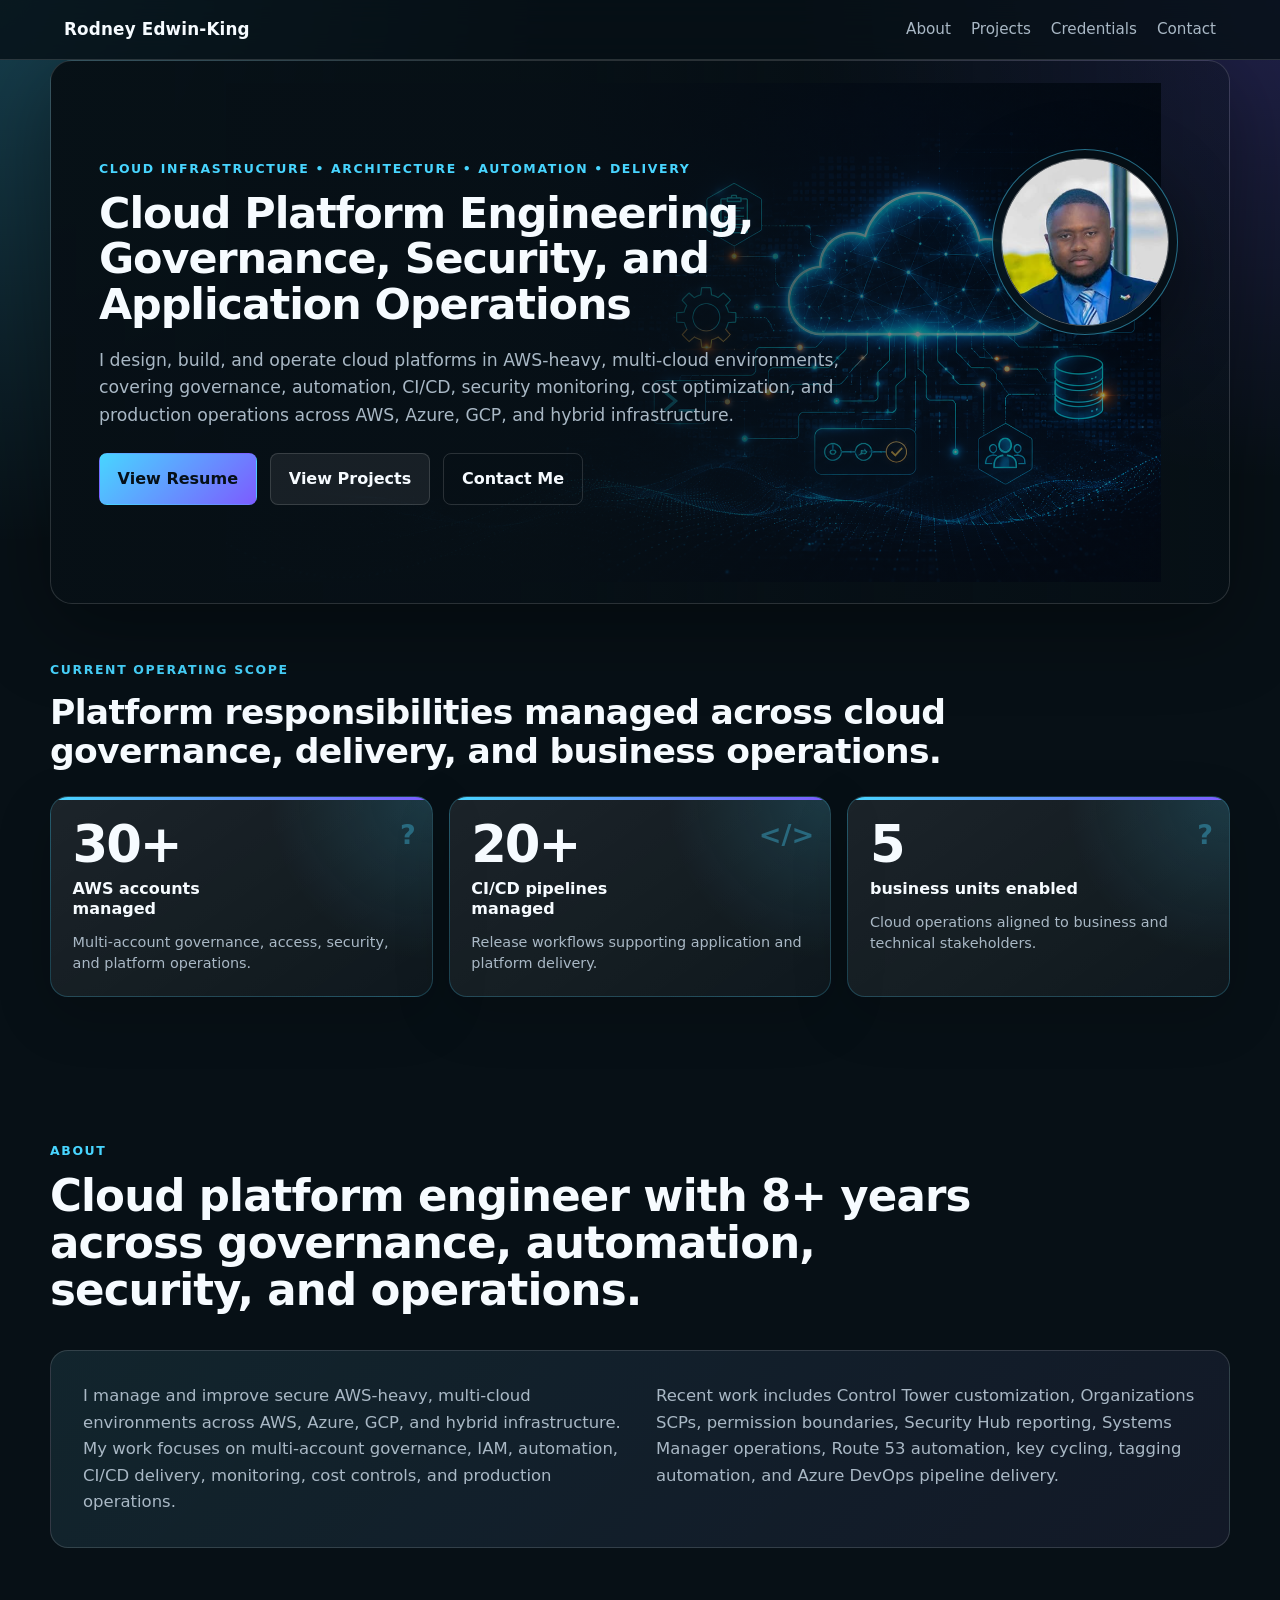
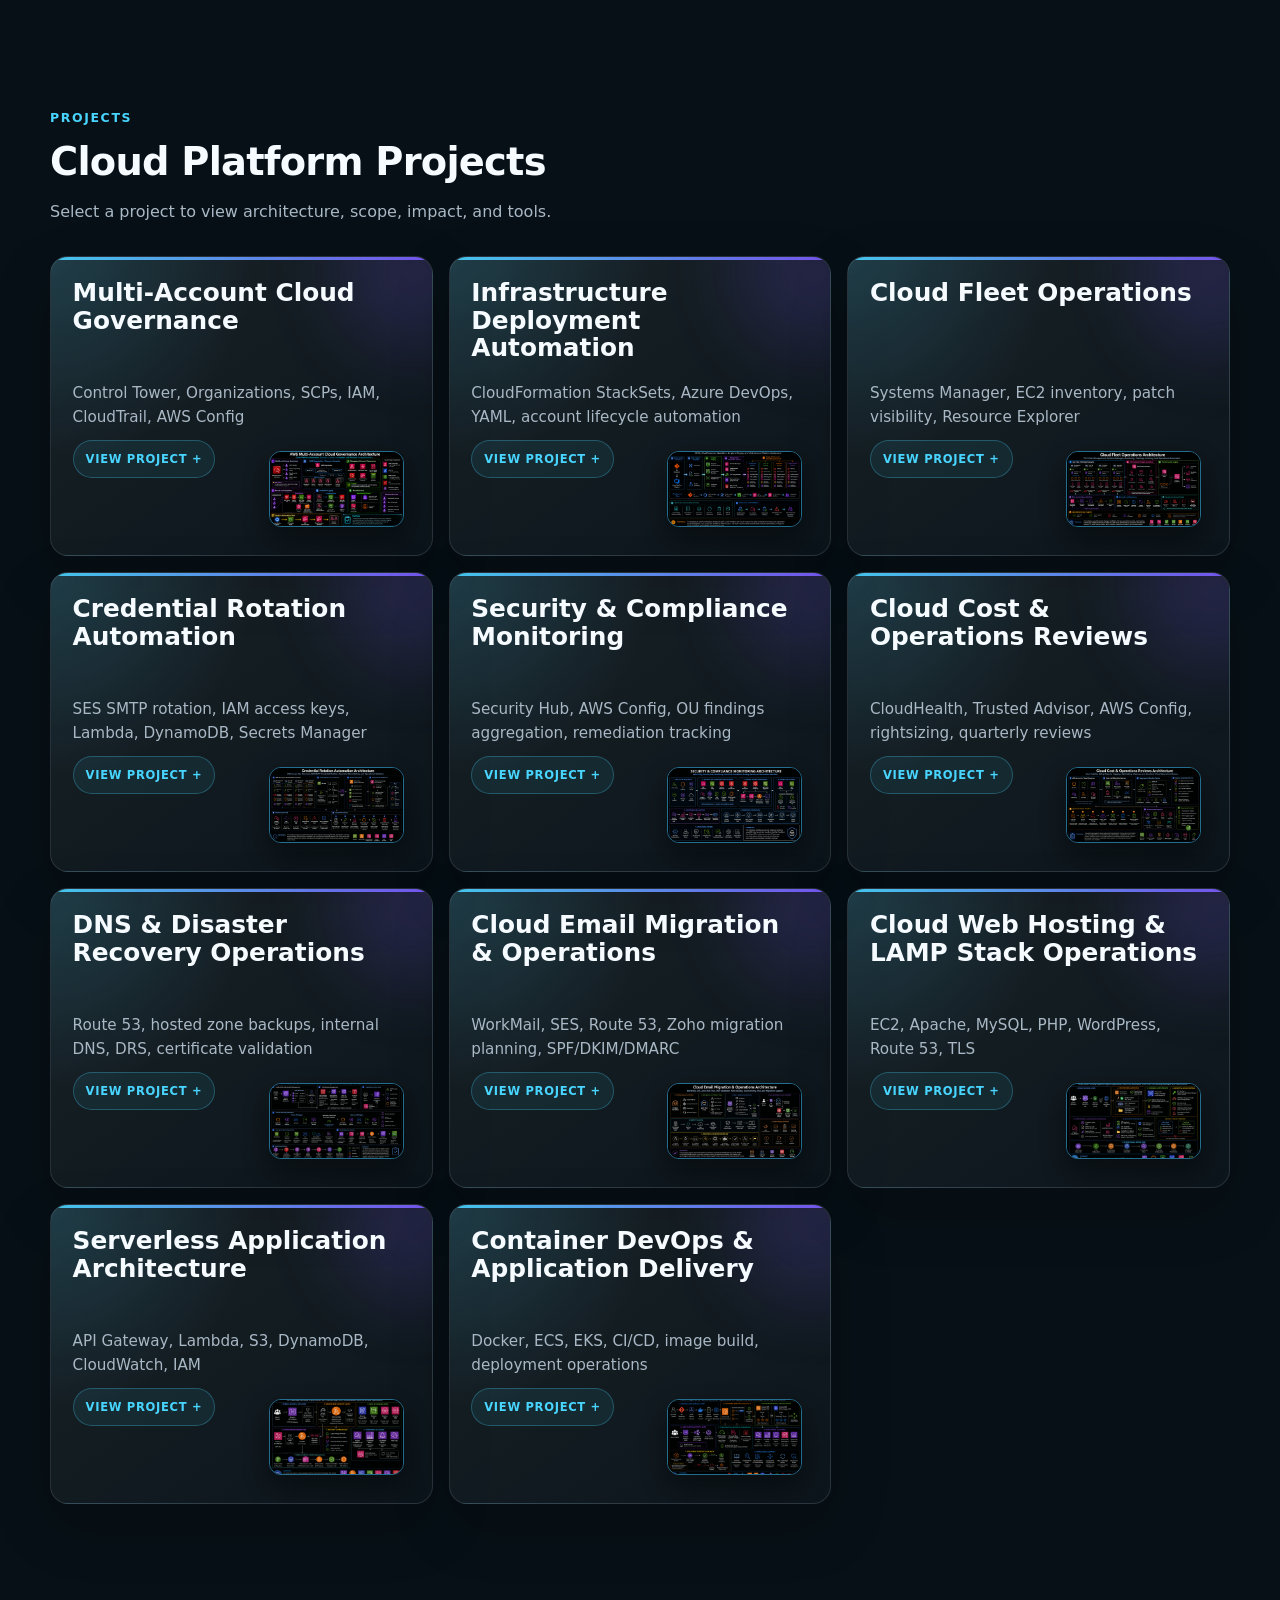
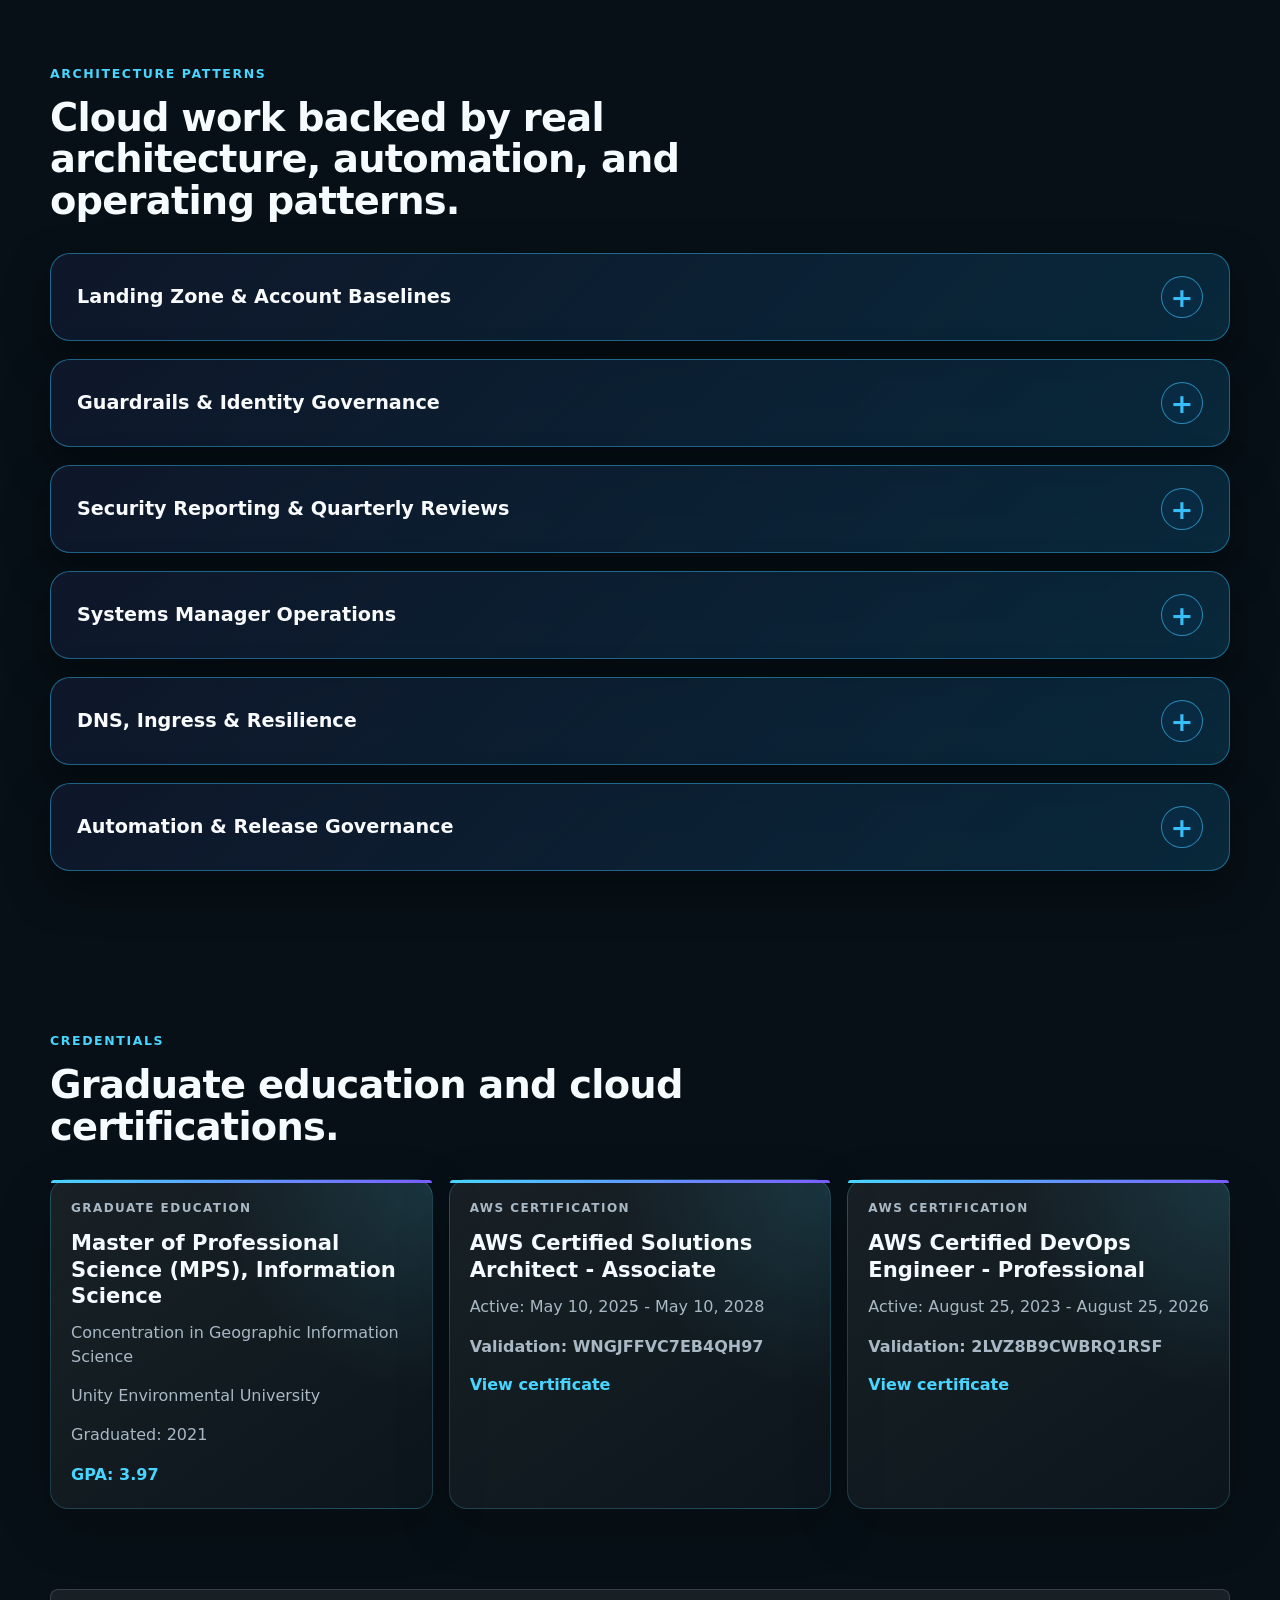
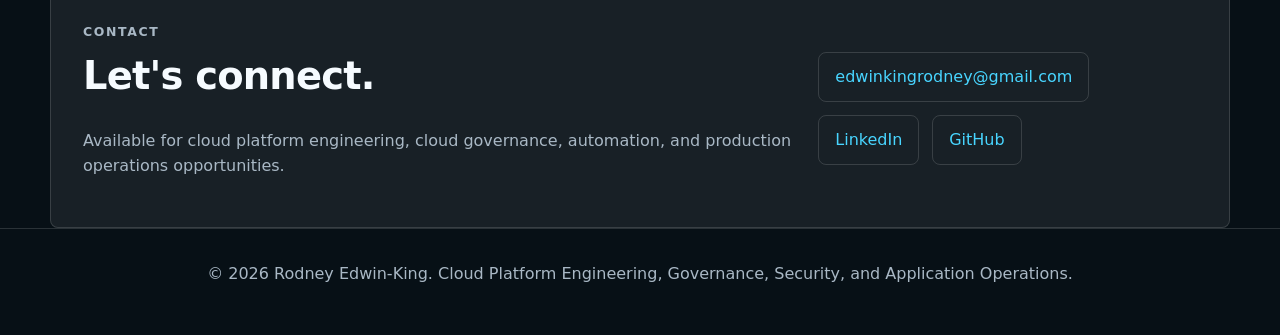
==== commit 7d477882: "Expand project case studies and update project diagrams" ====
--- a/index.html
+++ b/index.html
@@ -9,7 +9,7 @@
       name="description"
       content="Portfolio for Rodney Edwin-King, focused on cloud platform engineering, governance, automation, security, and operations."
     >
-    <link rel="stylesheet" href="styles.css">
+    <link rel="stylesheet" href="styles.css?v=4">
   </head>
   <body>
     <header class="site-header">
@@ -190,6 +190,7 @@
         <summary>
           <strong>Security & Compliance Monitoring</strong>
           <em>Security Hub, AWS Config, OU findings aggregation, remediation tracking</em>
+          <a class="architecture-preview-link" href="assets/images/security-compliance-monitoring.png" target="_blank" rel="noopener noreferrer" onclick="event.stopPropagation();"><img class="architecture-card-preview" src="assets/images/security-compliance-monitoring.png" alt="Security & Compliance Monitoring architecture diagram preview"></a>
         </summary>
         <div class="case-study-body">
           <p>
@@ -546,3 +547,6 @@
 
 
 
+
+
+
--- a/styles.css
+++ b/styles.css
@@ -1,4 +1,4 @@
-﻿:root {
+:root {
   color-scheme: dark;
   --bg: #071016;
   --bg-soft: #0d1b24;
@@ -912,7 +912,7 @@
 }
 
 .metric:nth-child(1)::after {
-  content: "☁";
+  content: "?";
 }
 
 .metric:nth-child(2)::after {
@@ -920,7 +920,7 @@
 }
 
 .metric:nth-child(3)::after {
-  content: "◎";
+  content: "?";
 }
 
 .metric strong {
@@ -2254,17 +2254,17 @@
   position: absolute !important;
   right: 28px !important;
   bottom: 28px !important;
-  width: 170px !important;
-  height: 95px !important;
+  width: 135px !important;
+  height: 76px !important;
   display: block !important;
   z-index: 20 !important;
 }
 
 .case-study summary .architecture-card-preview {
-  width: 170px !important;
-  height: 95px !important;
-  max-width: 170px !important;
-  max-height: 95px !important;
+  width: 135px !important;
+  height: 76px !important;
+  max-width: 135px !important;
+  max-height: 76px !important;
   object-fit: cover !important;
   display: block !important;
   border-radius: 12px !important;
@@ -2275,3 +2275,4 @@
 .case-study summary .architecture-card-preview:hover {
   transform: scale(1.04) !important;
 }
+
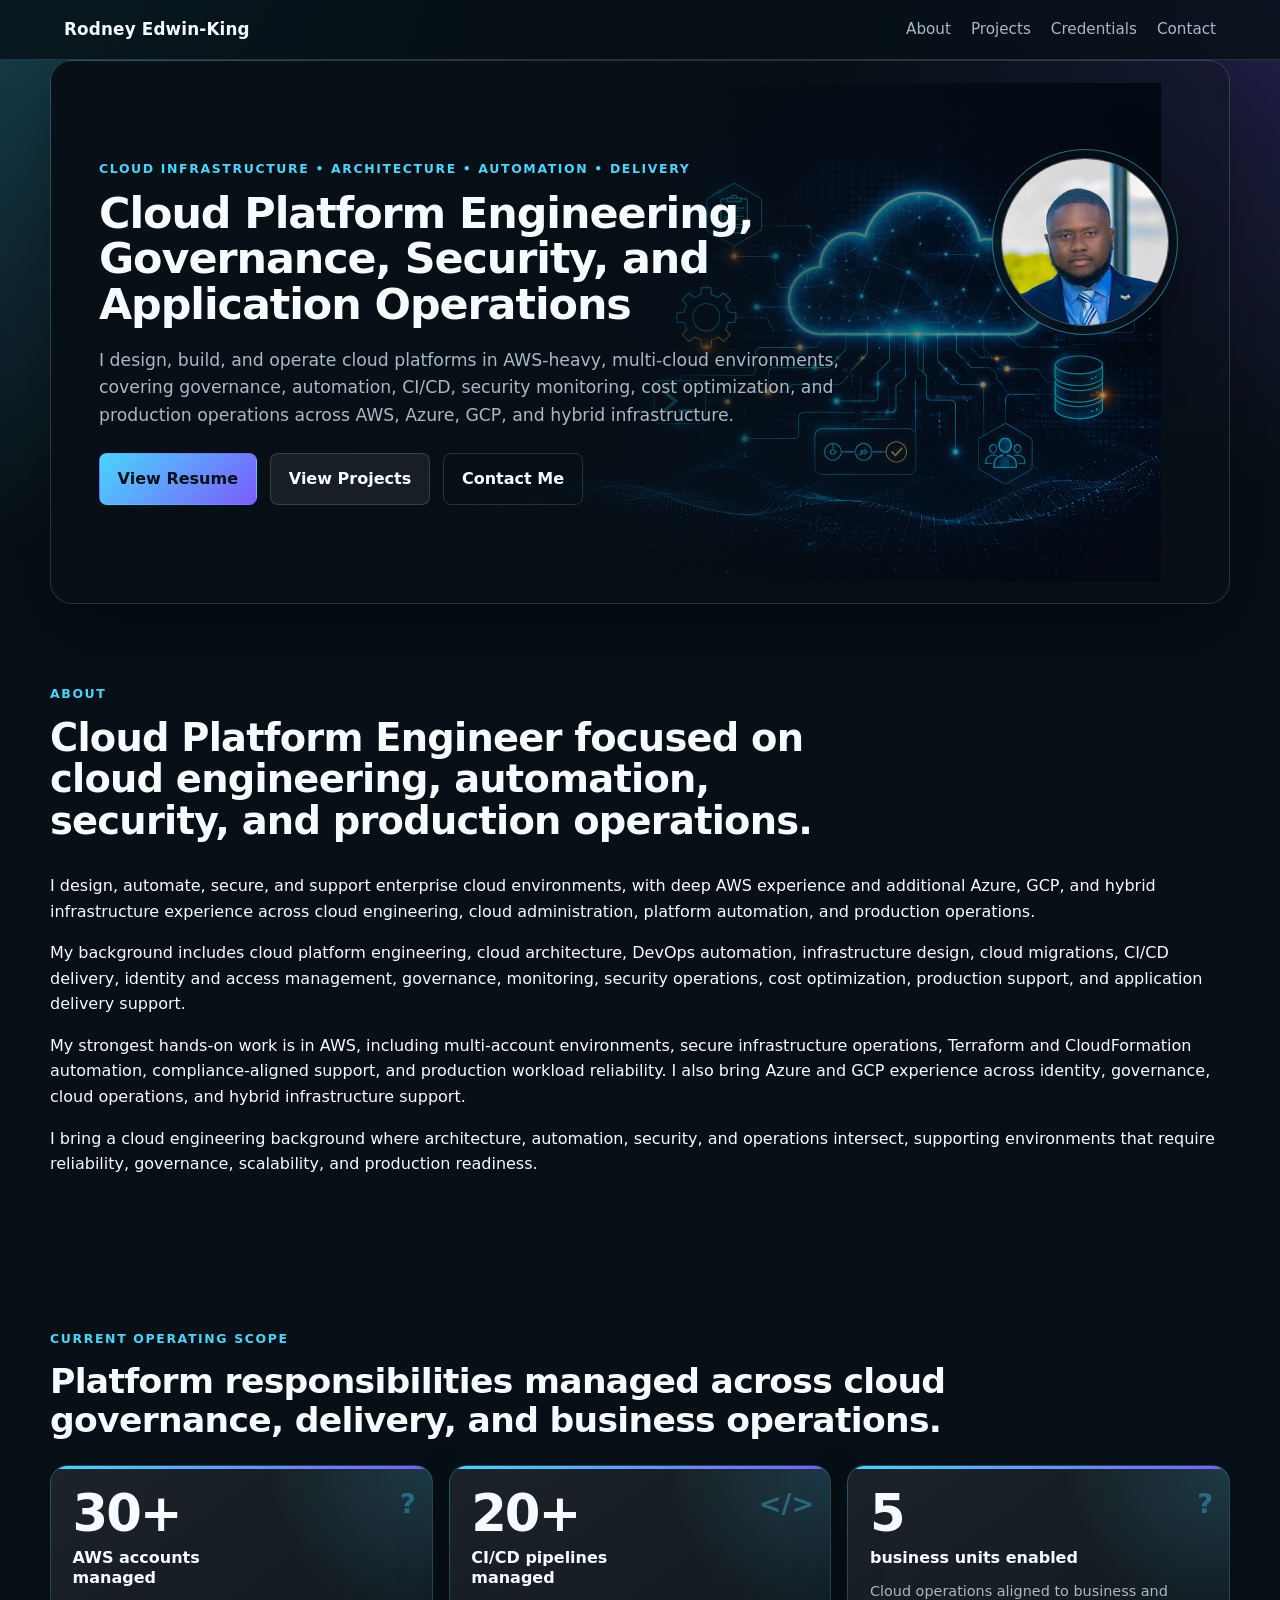
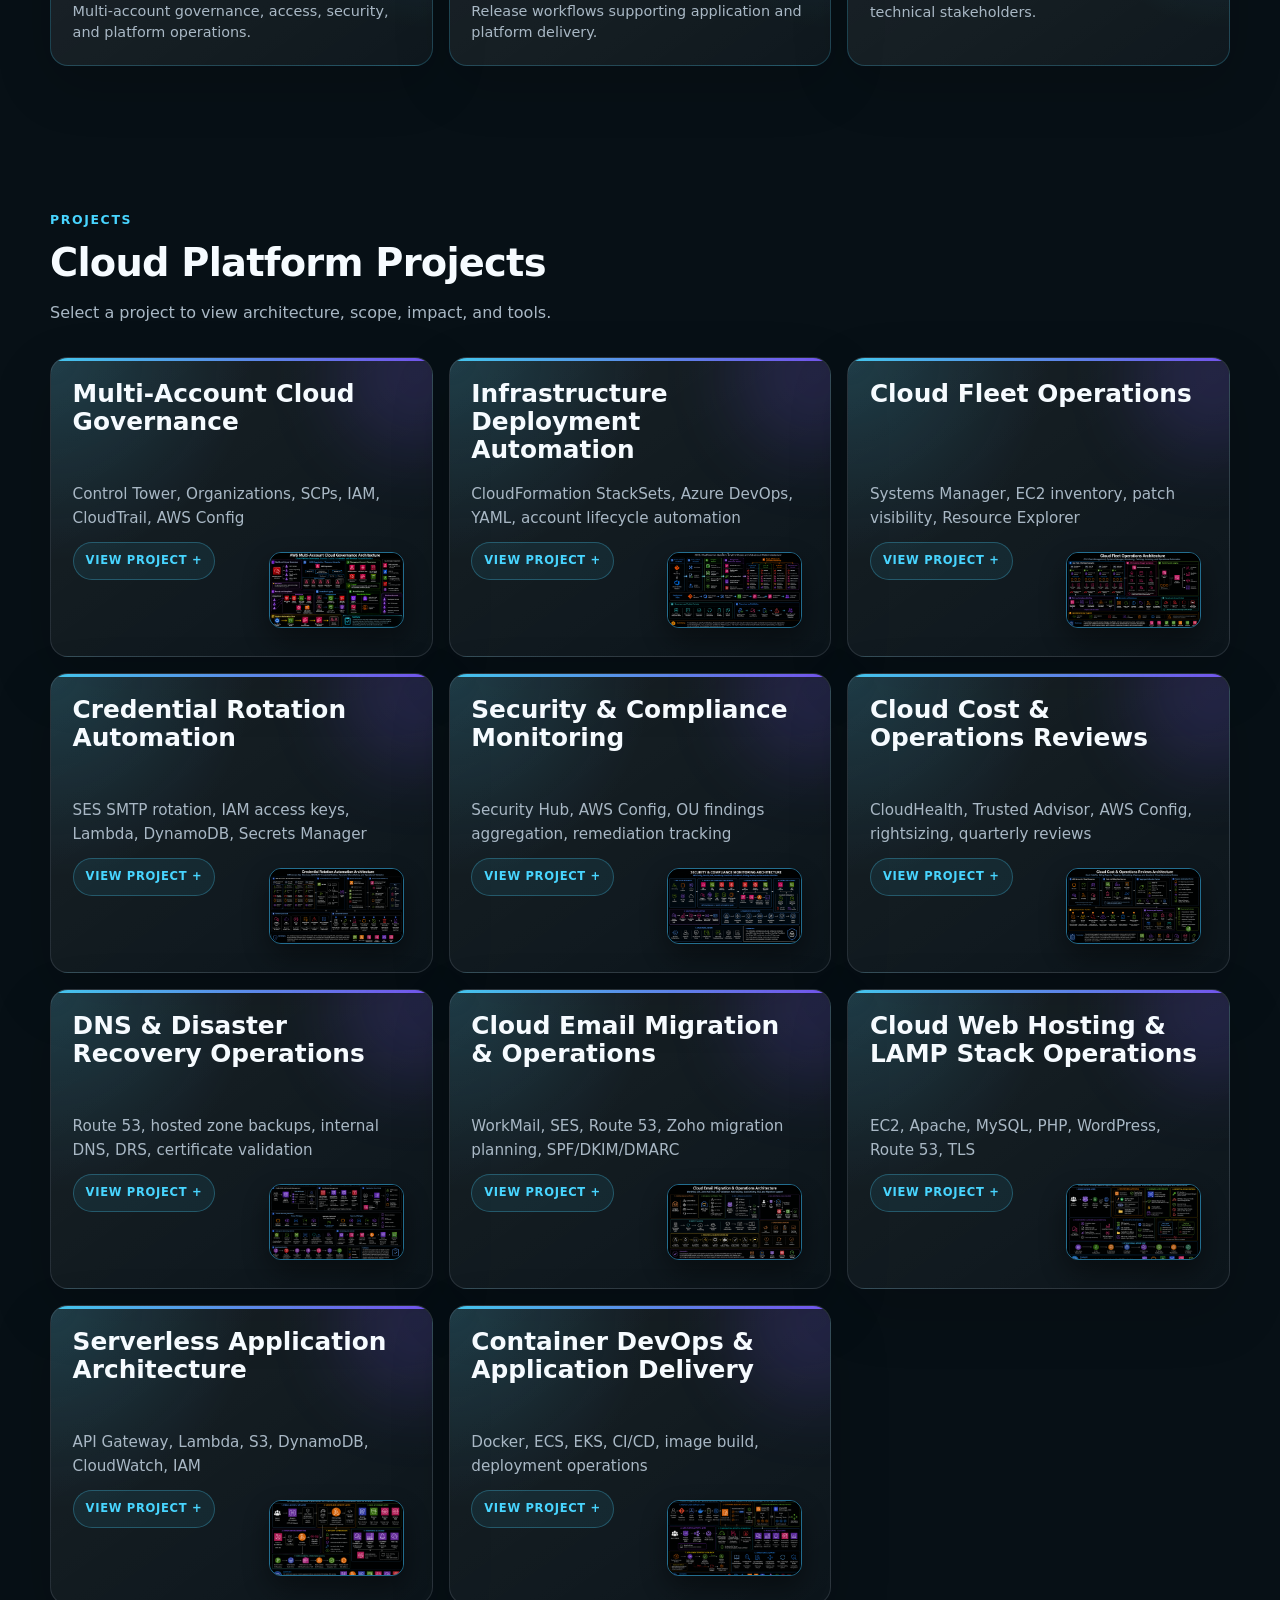
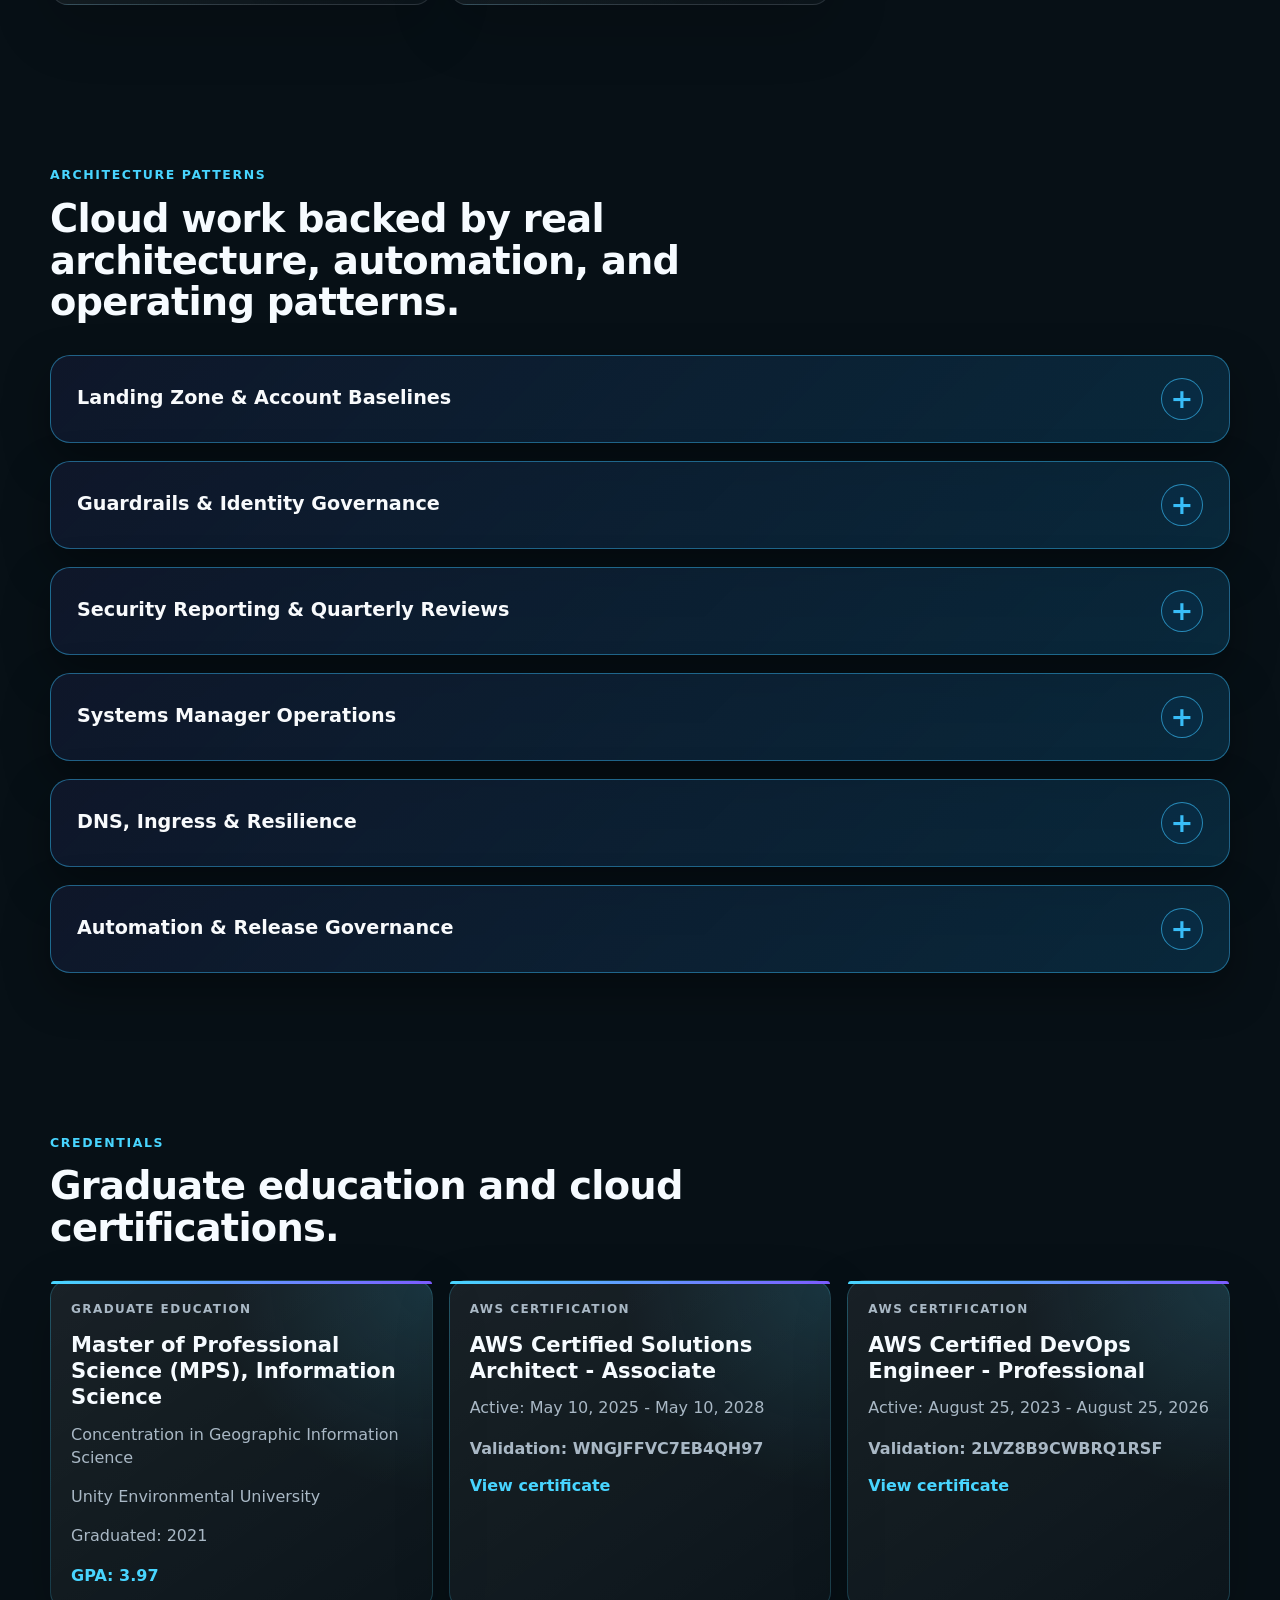
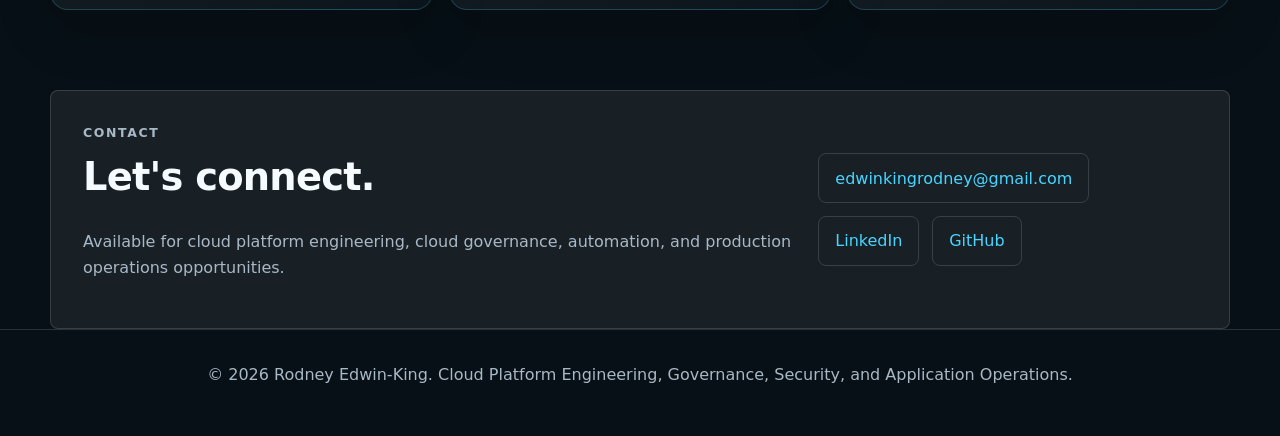
==== commit b947c565: "Update about section content" ====
--- a/index.html
+++ b/index.html
@@ -49,6 +49,29 @@
         </div>
   </section>
 
+<section id="about" class="section about-section">
+  <div class="container">
+    <p class="eyebrow">About</p>
+    <h2>Cloud Platform Engineer focused on cloud engineering, automation, security, and production operations.</h2>
+
+    <p>
+      I design, automate, secure, and support enterprise cloud environments, with deep AWS experience and additional Azure, GCP, and hybrid infrastructure experience across cloud engineering, cloud administration, platform automation, and production operations.
+    </p>
+
+    <p>
+      My background includes cloud platform engineering, cloud architecture, DevOps automation, infrastructure design, cloud migrations, CI/CD delivery, identity and access management, governance, monitoring, security operations, cost optimization, production support, and application delivery support.
+    </p>
+
+    <p>
+      My strongest hands-on work is in AWS, including multi-account environments, secure infrastructure operations, Terraform and CloudFormation automation, compliance-aligned support, and production workload reliability. I also bring Azure and GCP experience across identity, governance, cloud operations, and hybrid infrastructure support.
+    </p>
+
+    <p>
+      I bring a cloud engineering background where architecture, automation, security, and operations intersect, supporting environments that require reliability, governance, scalability, and production readiness.
+    </p>
+  </div>
+</section>
+
 <div class="metrics-intro">
   <p class="eyebrow">Current Operating Scope</p>
   <h2>Platform responsibilities managed across cloud governance, delivery, and business operations.</h2>
@@ -72,23 +95,7 @@
   </div>
 </section>
 
-<section id="about" class="section">
-  <div class="section-heading">
-    <p class="eyebrow">About</p>
-    <h2>Cloud platform engineer with 8+ years across governance, automation, security, and operations.</h2>
-  </div>
-  <div class="split">
-    <p>
-      I manage and improve secure AWS-heavy, multi-cloud environments across AWS, Azure, GCP, and hybrid infrastructure.
-      My work focuses on multi-account governance, IAM, automation, CI/CD delivery, monitoring, cost controls, and
-      production operations.
-    </p>
-    <p>
-      Recent work includes Control Tower customization, Organizations SCPs, permission boundaries, Security Hub reporting,
-      Systems Manager operations, Route 53 automation, key cycling, tagging automation, and Azure DevOps pipeline delivery.
-    </p>
-  </div>
-</section>
+
 
   <section id="projects" class="section">
     <div class="section-heading">
@@ -550,3 +557,10 @@
 
 
 
+
+
+
+
+
+
+
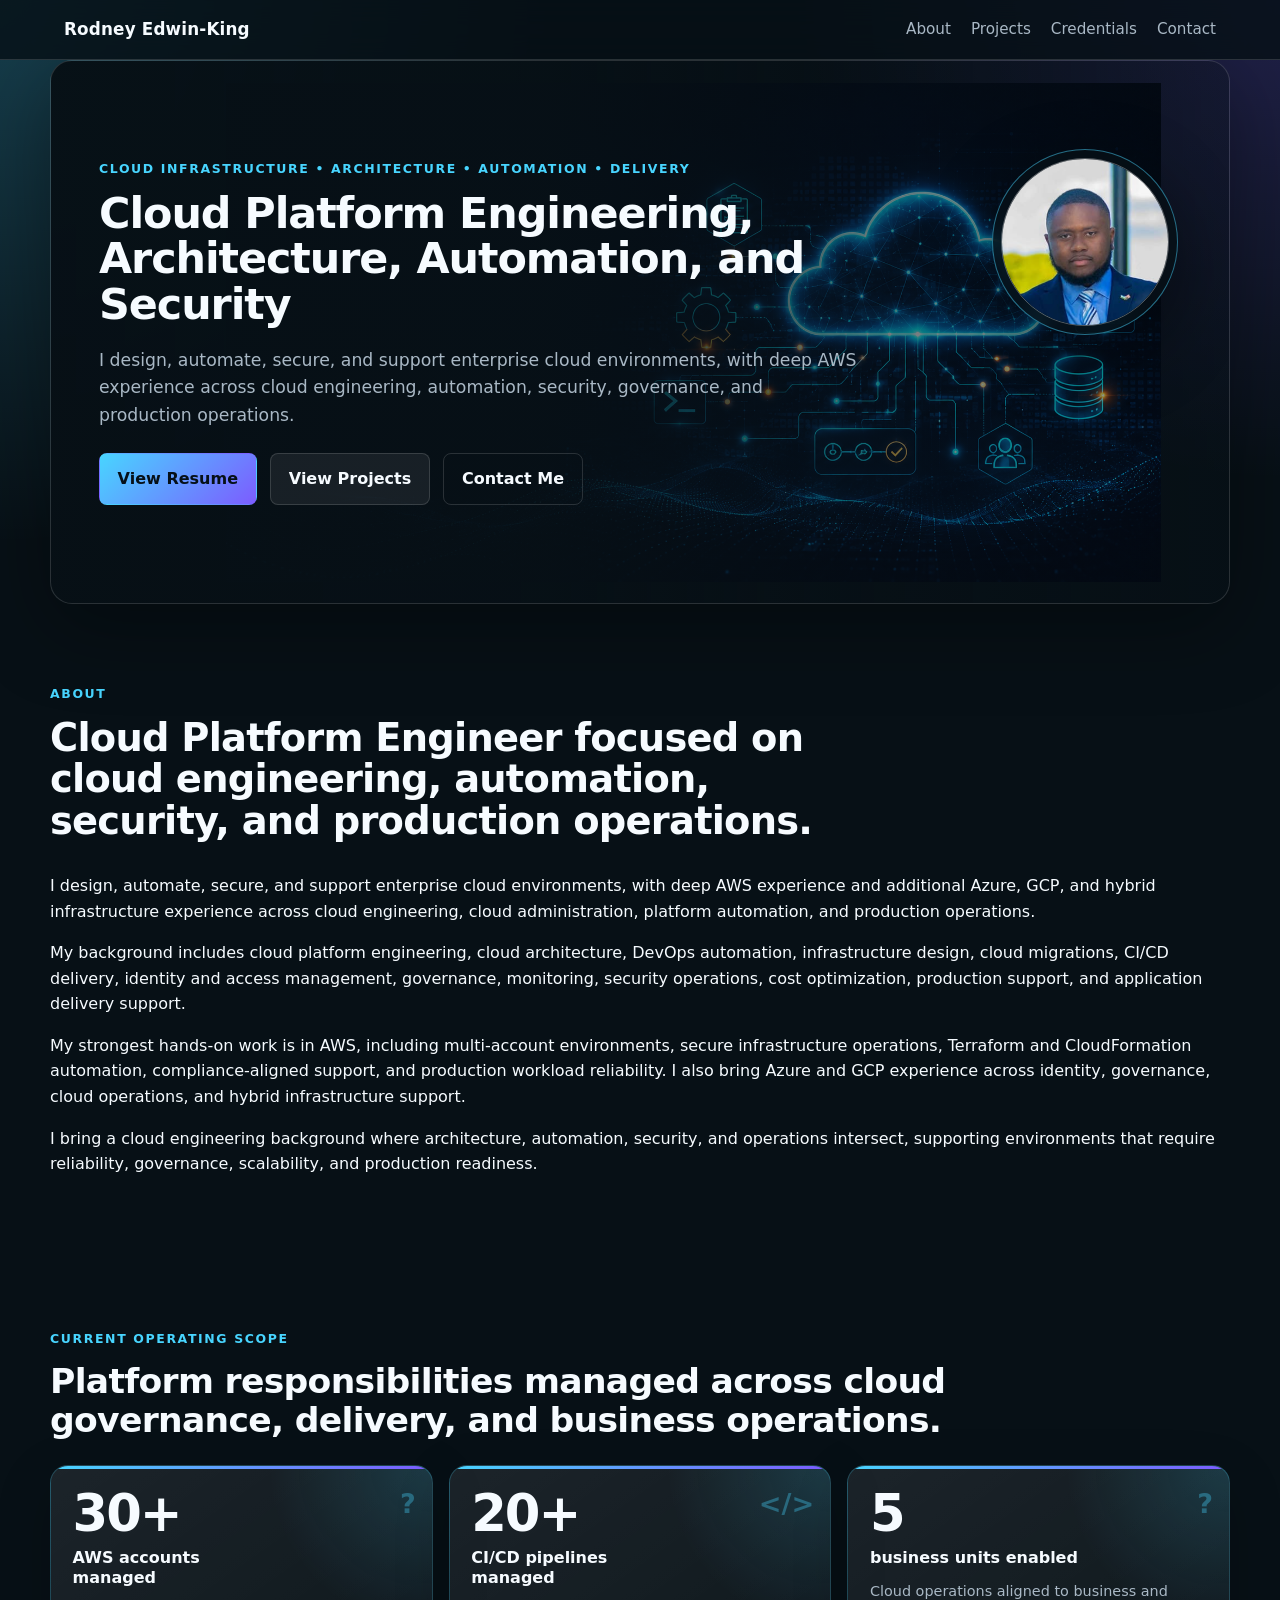
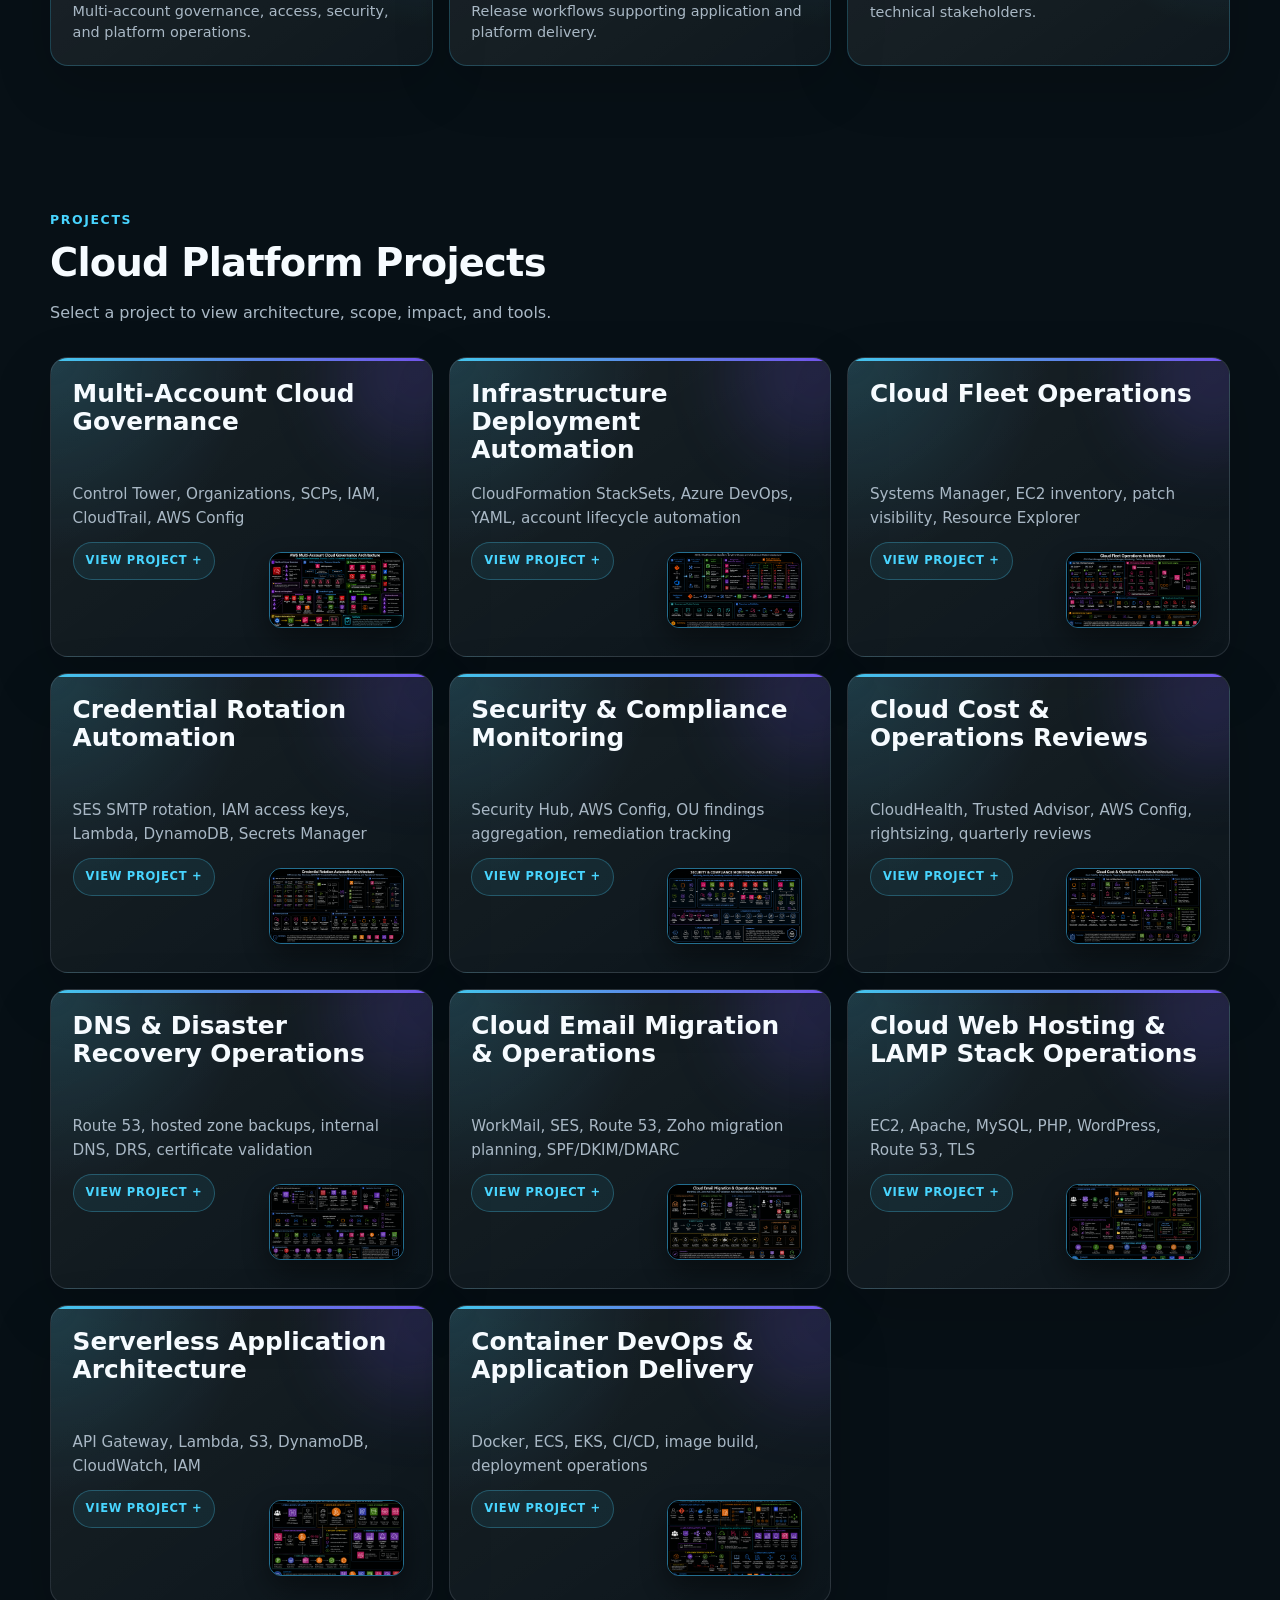
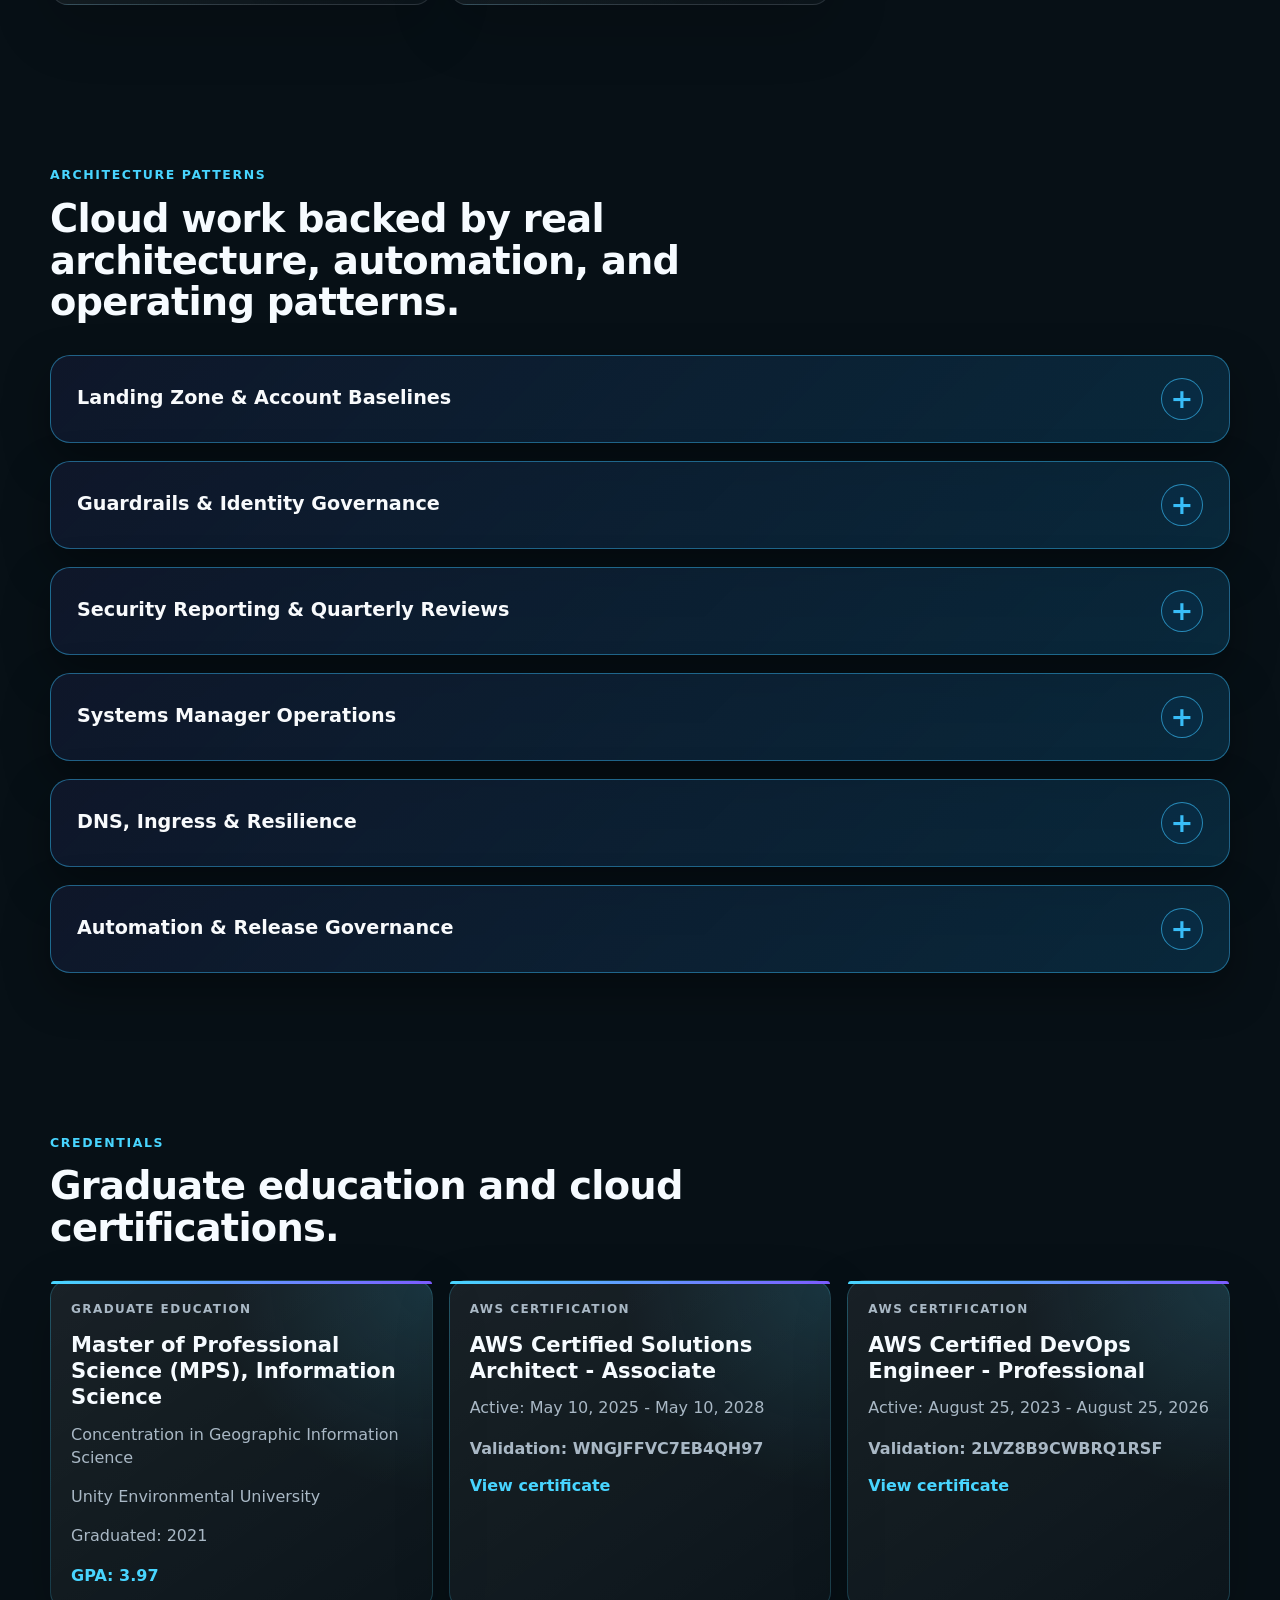
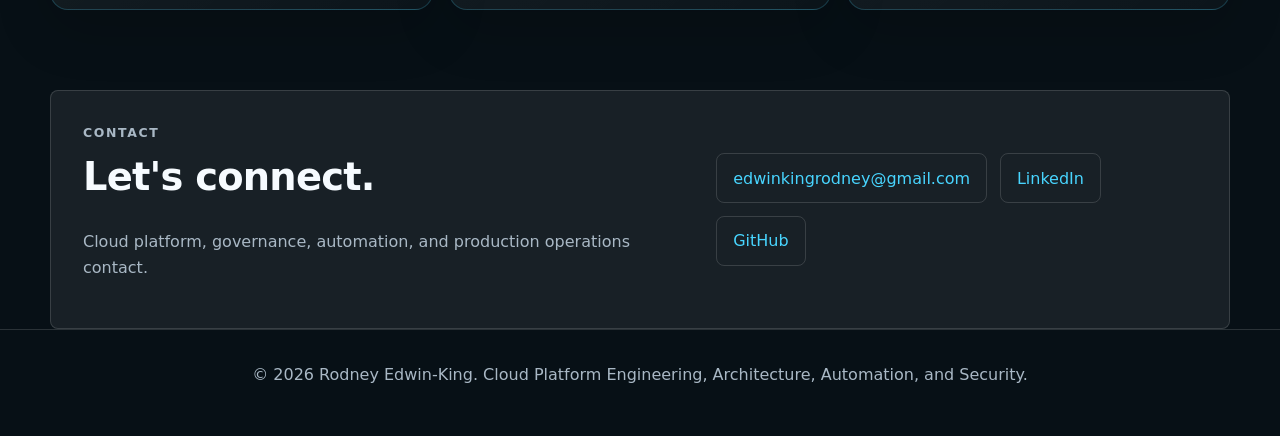
==== commit dcf08d78: "Polish homepage and project wording" ====
--- a/index.html
+++ b/index.html
@@ -4,7 +4,7 @@
   <head>
     <meta charset="utf-8">
     <meta name="viewport" content="width=device-width, initial-scale=1">
-    <title>Rodney Edwin-King | Cloud Platform Engineering & Application Operations</title>
+    <title>Rodney Edwin-King | Cloud Platform Engineering, Architecture, Automation, and Security</title>
     <meta
       name="description"
       content="Portfolio for Rodney Edwin-King, focused on cloud platform engineering, governance, automation, security, and operations."
@@ -31,11 +31,9 @@
   <section id="home" class="hero section">
     <div class="hero-copy">
 <p class="eyebrow">Cloud Infrastructure &bull; Architecture &bull; Automation &bull; Delivery</p>
-      <h1>Cloud Platform Engineering, Governance, Security, and Application Operations</h1>
+      <h1>Cloud Platform Engineering, Architecture, Automation, and Security</h1>
       <p class="hero-text">
-        I design, build, and operate cloud platforms in AWS-heavy, multi-cloud environments, covering governance,
-        automation, CI/CD, security monitoring, cost optimization, and production operations across AWS,
-        Azure, GCP, and hybrid infrastructure.
+        I design, automate, secure, and support enterprise cloud environments, with deep AWS experience across cloud engineering, automation, security, governance, and production operations.
       </p><div class="hero-actions">
         <a class="button primary" href="assets/resume/Rodney_Edwin_King_Resume.pdf" target="_blank" rel="noreferrer">
           View Resume
@@ -292,7 +290,7 @@
         </summary>
         <div class="case-study-body">
           <p>
-            Built and operated a Linux web-hosting stack on an Ubuntu EC2 instance to understand the full path
+            Built and operated a Linux web-hosting stack on an Ubuntu EC2 instance covering the full path
             from server provisioning to public website delivery. The work covered package installation, service
             validation, Apache virtual hosts, MySQL database setup, PHP integration, WordPress deployment,
             DNS routing, Elastic IP usage, and HTTPS configuration.
@@ -339,8 +337,7 @@
         </summary>
         <div class="case-study-body">
           <p>
-            Built containerized application delivery patterns using Docker fundamentals and cloud-native container
-            services. The work connects local container builds, image tagging, registry workflows, CI/CD pipelines,
+            Built containerized application delivery patterns using Docker, container image workflows, private registry patterns, and cloud-native container services. The work connects local container builds, image tagging, registry workflows, CI/CD pipelines,
             runtime configuration, service exposure, logs, and operational troubleshooting across ECS and EKS-style deployments.
           </p>
           <ul>
@@ -496,7 +493,7 @@
     <div>
       <p class="eyebrow">Contact</p>
       <h2>Let's connect.</h2>
-      <p>Available for cloud platform engineering, cloud governance, automation, and production operations opportunities.</p>
+      <p>Cloud platform, governance, automation, and production operations contact.</p>
     </div>
     <div class="contact-links">
       <a href="mailto:edwinkingrodney@gmail.com">edwinkingrodney@gmail.com</a>
@@ -507,7 +504,7 @@
 </main>
 
 <footer class="site-footer">
-  <p>&copy; <span id="year"></span> Rodney Edwin-King. Cloud Platform Engineering, Governance, Security, and Application Operations.</p>
+  <p>&copy; <span id="year"></span> Rodney Edwin-King. Cloud Platform Engineering, Architecture, Automation, and Security.</p>
 </footer>
 
 <script src="script.js"></script>
@@ -564,3 +561,4 @@
 
 
 
+
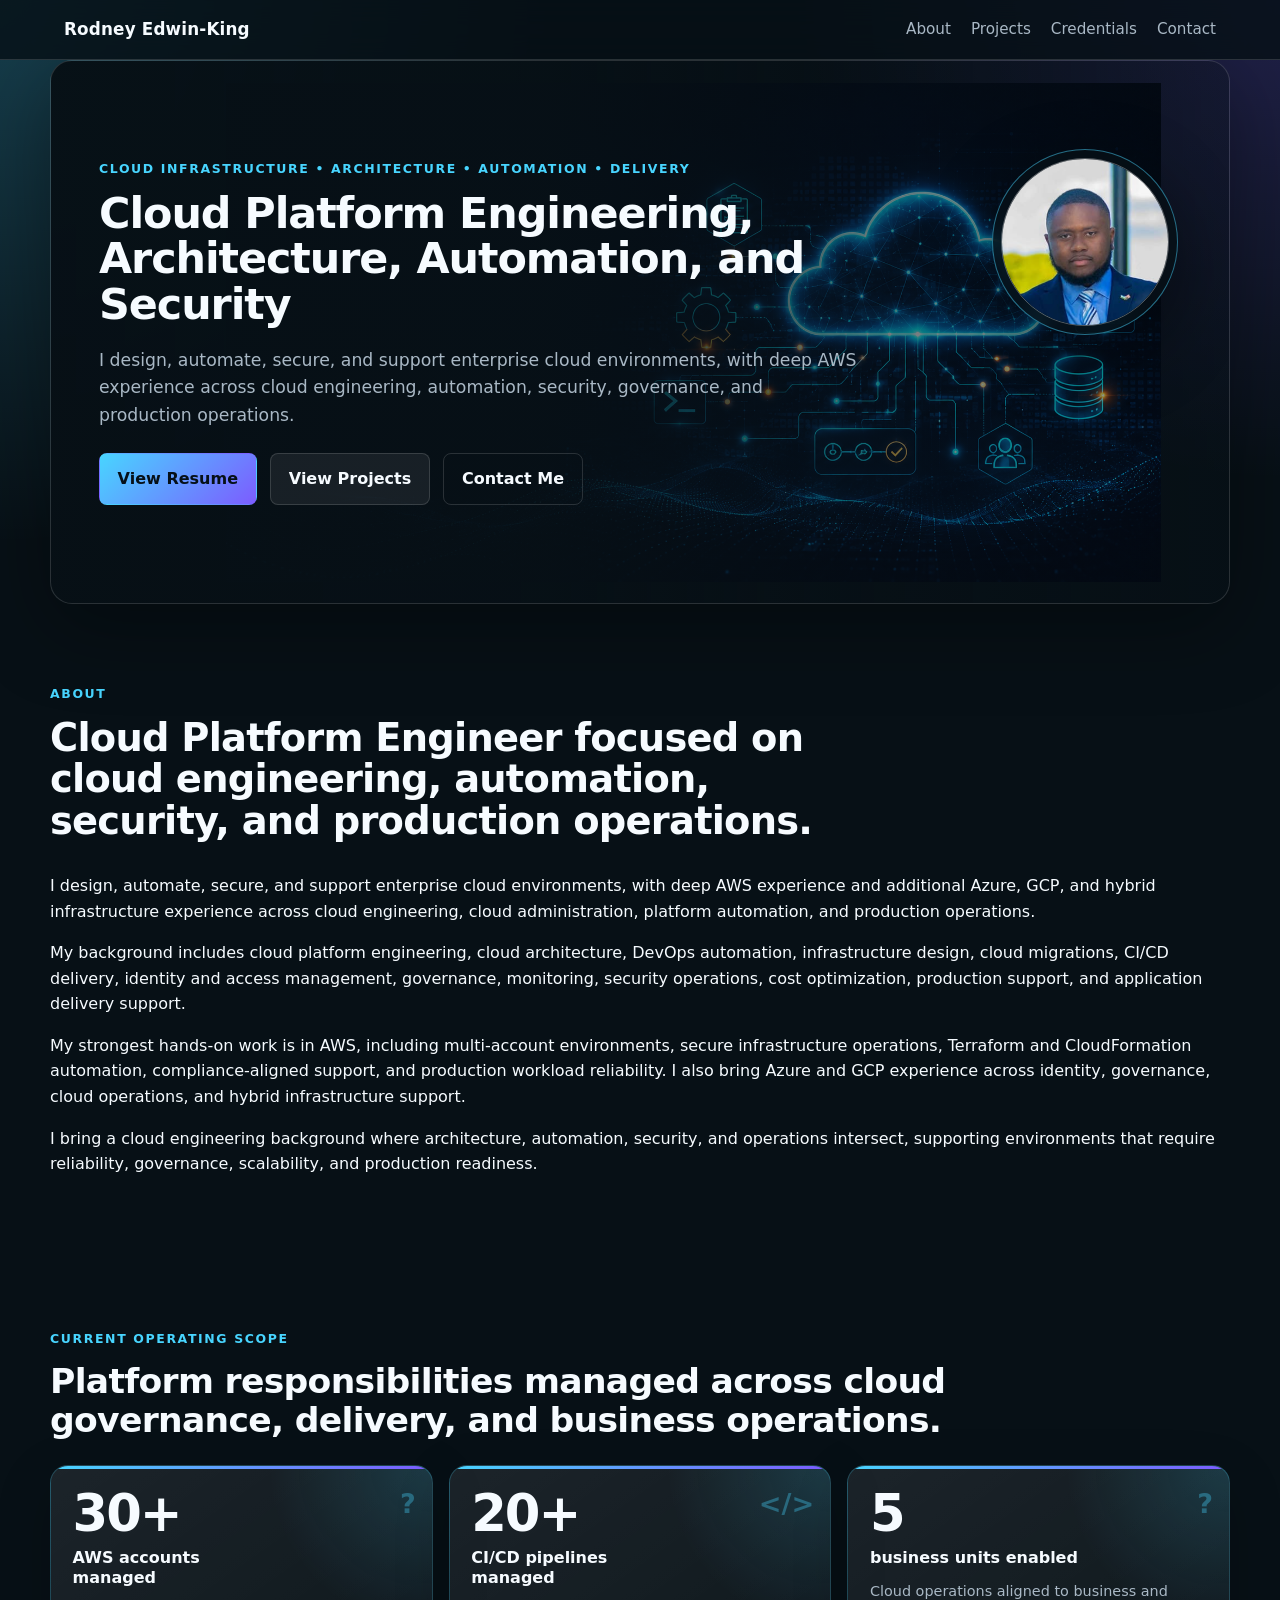
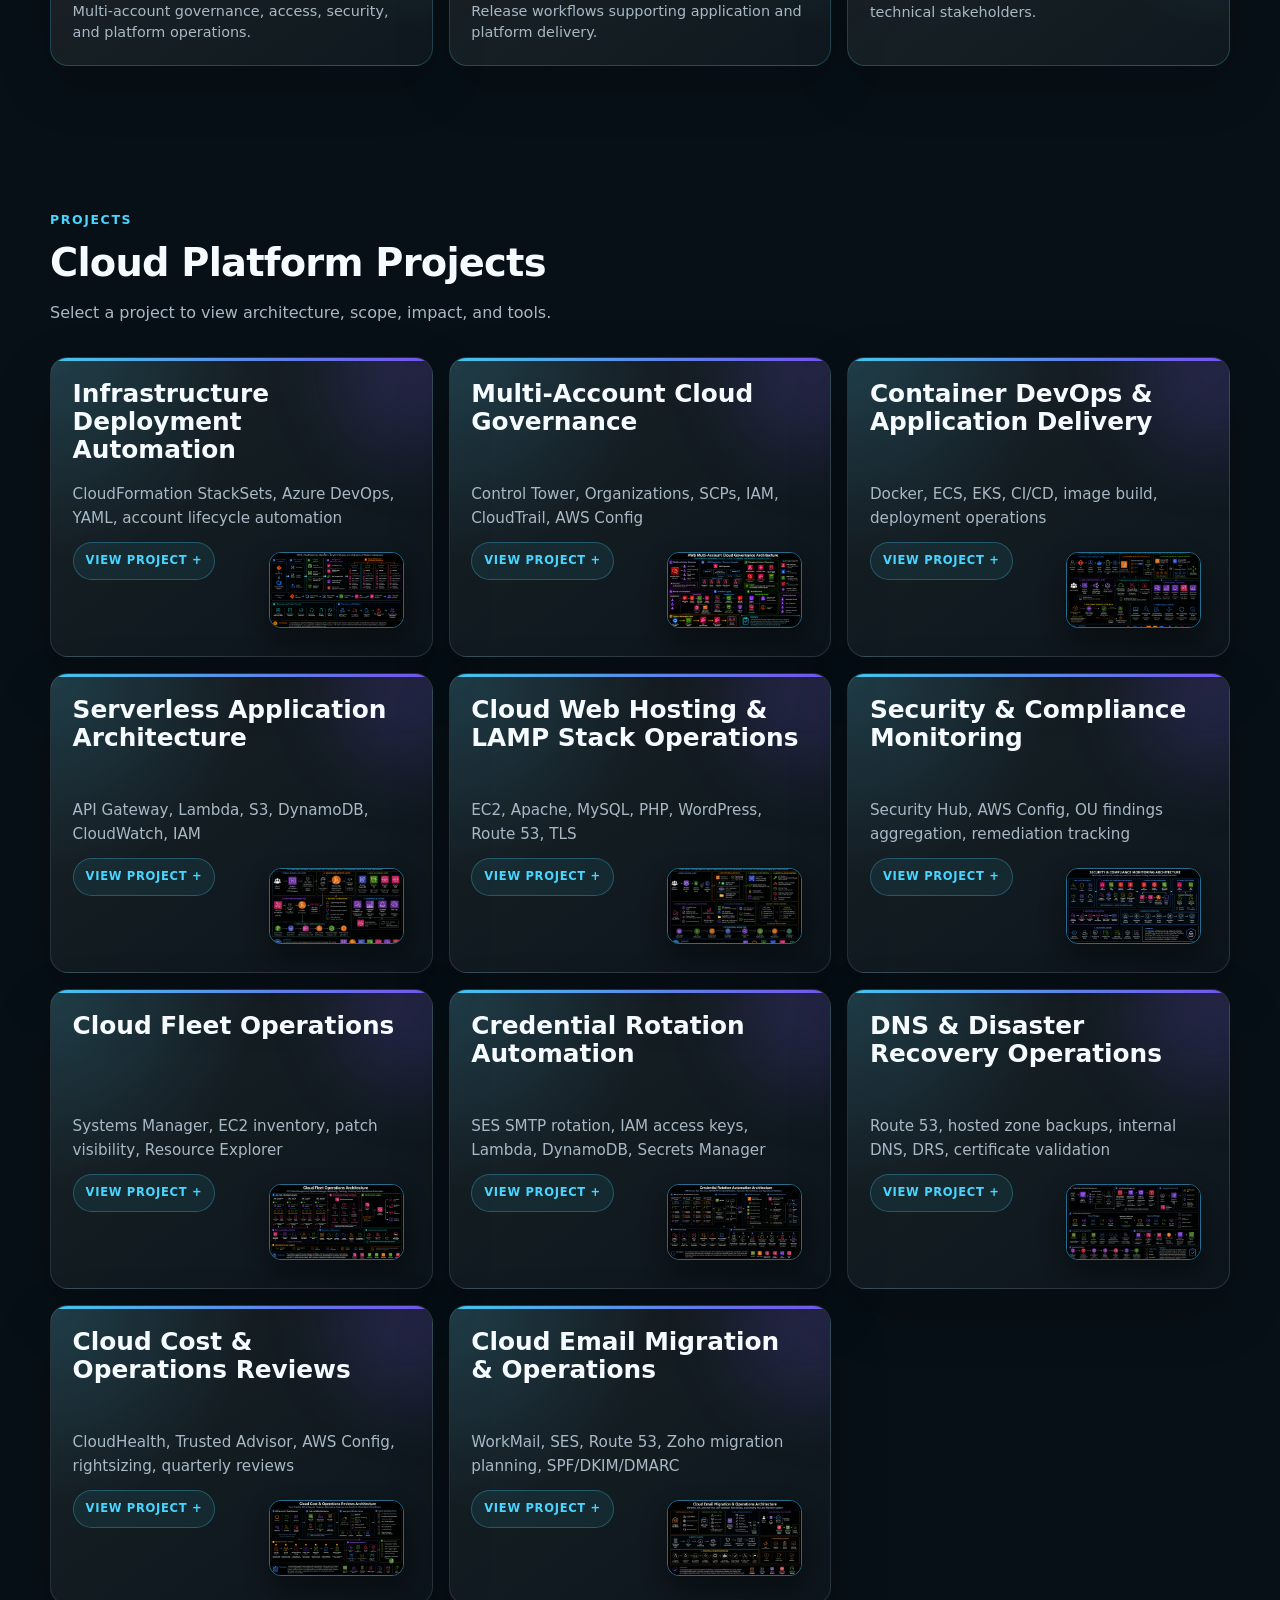
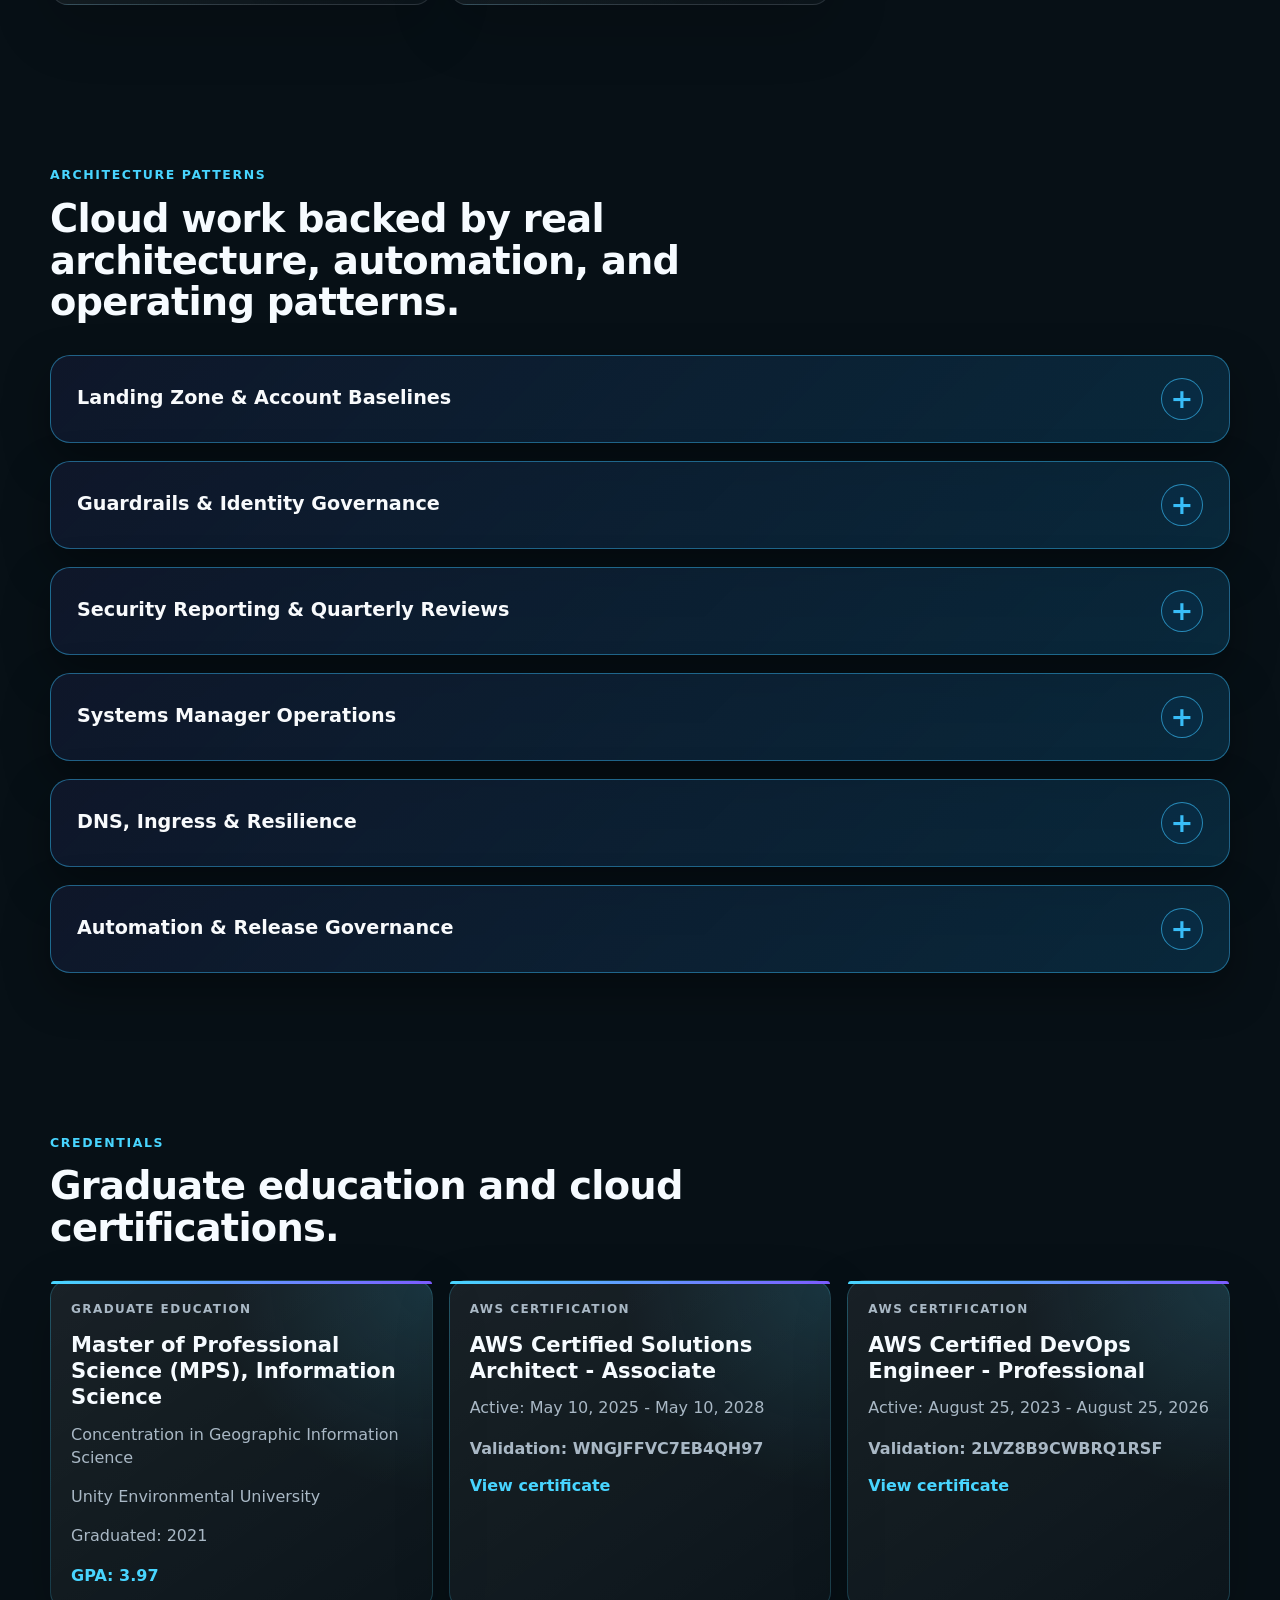
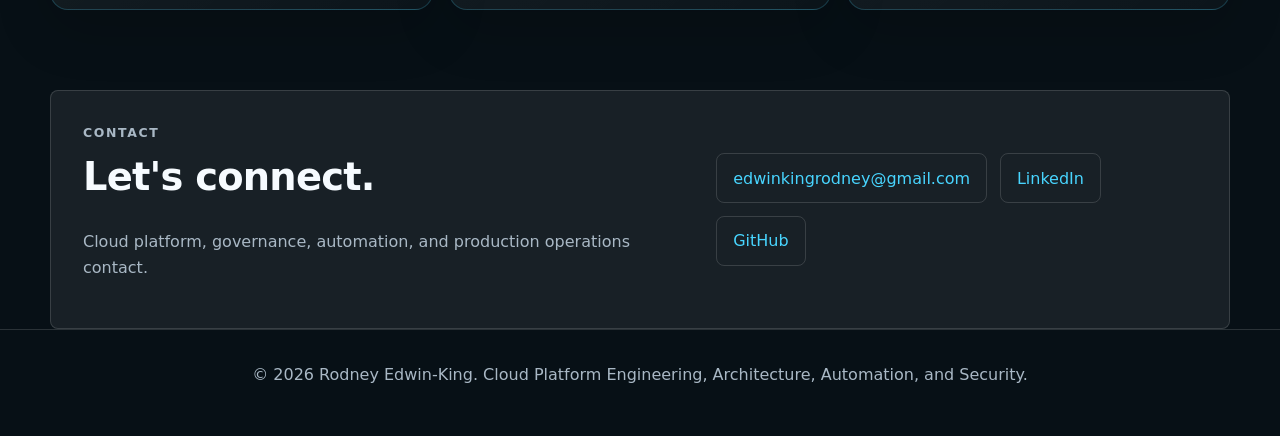
==== commit 84f214ea: "Reorder homepage projects by cloud market demand" ====
--- a/index.html
+++ b/index.html
@@ -104,6 +104,29 @@
     <div class="case-study-list">
       <details class="case-study" open>
         <summary>
+          <strong>Infrastructure Deployment Automation</strong>
+          <em>CloudFormation StackSets, Azure DevOps, YAML, account lifecycle automation</em>
+          <a class="architecture-preview-link" href="assets/images/infrastructure-deployment-automation.png" target="_blank" rel="noopener noreferrer" onclick="event.stopPropagation();"><img class="architecture-card-preview" src="assets/images/infrastructure-deployment-automation.png" alt="Infrastructure Deployment Automation architecture diagram preview"></a>
+        </summary>
+        <div class="case-study-body">
+          <p>
+            Built and maintained repeatable infrastructure deployment patterns using CloudFormation templates,
+            StackSets, Azure DevOps pipelines, YAML pipeline definitions, template validation, approval stages,
+            and automated updates when accounts were created, moved, or added to deployment scope.
+          </p>
+          <ul>
+            <li><strong>Scope:</strong> reusable templates for account baselines, IAM roles, Security Hub, Systems Manager, DNS, tagging, monitoring, and shared platform services.</li>
+            <li><strong>Impact:</strong> reduced console-based deployments, improved release consistency, and helped platform changes reach the right AWS accounts faster.</li>
+            <li><strong>Tools:</strong> CloudFormation, StackSets, Azure DevOps, YAML, AWS CLI, Lambda, EventBridge, Git.</li>
+          </ul>
+        
+              <a class="button project-doc-link" href="projects/infrastructure-deployment-automation.html">View full documentation</a>
+              <a class="button diagram-link" href="assets/images/infrastructure-deployment-automation.png" target="_blank" rel="noopener">View diagram</a>
+            </div>
+      </details>
+
+<details class="case-study">
+        <summary>
           <strong>Multi-Account Cloud Governance</strong>
           <em>Control Tower, Organizations, SCPs, IAM, CloudTrail, AWS Config</em>
           <a class="architecture-preview-link" href="assets/images/aws-multi-account-governance.png" target="_blank" rel="noopener noreferrer" onclick="event.stopPropagation();"><img class="architecture-card-preview" src="assets/images/aws-multi-account-governance.png" alt="Multi-Account Cloud Governance architecture diagram preview"></a>
@@ -122,167 +145,52 @@
             </div>
       </details>
 
-      <details class="case-study">
-        <summary>
-          <strong>Infrastructure Deployment Automation</strong>
-          <em>CloudFormation StackSets, Azure DevOps, YAML, account lifecycle automation</em>
-          <a class="architecture-preview-link" href="assets/images/infrastructure-deployment-automation.png" target="_blank" rel="noopener noreferrer" onclick="event.stopPropagation();"><img class="architecture-card-preview" src="assets/images/infrastructure-deployment-automation.png" alt="Infrastructure Deployment Automation architecture diagram preview"></a>
-        </summary>
-        <div class="case-study-body">
-          <p>
-            Built and maintained repeatable infrastructure deployment patterns using CloudFormation templates,
-            StackSets, Azure DevOps pipelines, YAML pipeline definitions, template validation, approval stages,
-            and automated updates when accounts were created, moved, or added to deployment scope.
-          </p>
-          <ul>
-            <li><strong>Scope:</strong> reusable templates for account baselines, IAM roles, Security Hub, Systems Manager, DNS, tagging, monitoring, and shared platform services.</li>
-            <li><strong>Impact:</strong> reduced console-based deployments, improved release consistency, and helped platform changes reach the right AWS accounts faster.</li>
-            <li><strong>Tools:</strong> CloudFormation, StackSets, Azure DevOps, YAML, AWS CLI, Lambda, EventBridge, Git.</li>
-          </ul>
-        
-              <a class="button project-doc-link" href="projects/infrastructure-deployment-automation.html">View full documentation</a>
-              <a class="button diagram-link" href="assets/images/infrastructure-deployment-automation.png" target="_blank" rel="noopener">View diagram</a>
-            </div>
-      </details>
-
-      <details class="case-study">
-        <summary>
-          <strong>Cloud Fleet Operations</strong>
-          <em>Systems Manager, EC2 inventory, patch visibility, Resource Explorer</em>
-          <a class="architecture-preview-link" href="assets/images/cloud-fleet-operations.png" target="_blank" rel="noopener noreferrer" onclick="event.stopPropagation();"><img class="architecture-card-preview" src="assets/images/cloud-fleet-operations.png" alt="Cloud Fleet Operations architecture diagram preview"></a>
-        </summary>
-        <div class="case-study-body">
-          <p>
-            Managed EC2 fleet operations through AWS Systems Manager, centralized node visibility, inventory,
-            patch scan associations, Resource Explorer views, managed execution, and operational runbook patterns
-            that reduced dependency on direct SSH/RDP access.
-          </p>
-          <ul>
-            <li><strong>Scope:</strong> organization-level Systems Manager visibility, patch scans every 12 hours, SSM agent update cadence, inventory, and operational troubleshooting workflows.</li>
-            <li><strong>Impact:</strong> improved fleet visibility, simplified operational workflows, and gave teams a clearer path for patch/compliance follow-up.</li>
-            <li><strong>Tools:</strong> AWS Systems Manager, State Manager, Resource Explorer, EC2, CloudFormation StackSets, CloudWatch.</li>
-          </ul>
-        
-              <a class="button project-doc-link" href="projects/cloud-fleet-operations.html">View full documentation</a>
-              <a class="button diagram-link" href="assets/images/cloud-fleet-operations.png" target="_blank" rel="noopener">View diagram</a>
-            </div>
-      </details>
-
-      <details class="case-study">
-        <summary>
-          <strong>Credential Rotation Automation</strong>
-          <em>SES SMTP rotation, IAM access keys, Lambda, DynamoDB, Secrets Manager</em>
-          <a class="architecture-preview-link" href="assets/images/credential-rotation-automation.png" target="_blank" rel="noopener noreferrer" onclick="event.stopPropagation();"><img class="architecture-card-preview" src="assets/images/credential-rotation-automation.png" alt="Credential Rotation Automation architecture diagram preview"></a>
-        </summary>
-        <div class="case-study-body">
-          <p>
-            Built and maintained automated credential rotation for SES SMTP and IAM access key workflows. The automation used
-            scheduled Lambda execution, DynamoDB configuration tables, role assumption, target storage updates,
-            verification, rollback handling, CloudWatch alarms, and SNS notifications.
-          </p>
-          <ul>
-            <li><strong>Scope:</strong> rotation across multiple storage targets including Parameter Store, Secrets Manager, SQL Server, and RDS-backed configurations.</li>
-            <li><strong>Impact:</strong> reduced long-lived credential risk, improved audit posture, and replaced manual key updates with controlled automation.</li>
-            <li><strong>Tools:</strong> Lambda, EventBridge, IAM, SES, DynamoDB, SSM, Secrets Manager, RDS, SQL Server, CloudWatch, SNS.</li>
-          </ul>
-        
-              <a class="button project-doc-link" href="projects/credential-rotation-automation.html">View full documentation</a>
-              <a class="button diagram-link" href="assets/images/credential-rotation-automation.png" target="_blank" rel="noopener">View diagram</a>
-            </div>
-      </details>
-
-      <details class="case-study">
-        <summary>
-          <strong>Security & Compliance Monitoring</strong>
-          <em>Security Hub, AWS Config, OU findings aggregation, remediation tracking</em>
-          <a class="architecture-preview-link" href="assets/images/security-compliance-monitoring.png" target="_blank" rel="noopener noreferrer" onclick="event.stopPropagation();"><img class="architecture-card-preview" src="assets/images/security-compliance-monitoring.png" alt="Security & Compliance Monitoring architecture diagram preview"></a>
-        </summary>
-        <div class="case-study-body">
-          <p>
-            Delivered security visibility using Security Hub, AWS Config, CloudTrail, CloudWatch, account-to-business-unit
-            mappings, OU-level findings aggregation, CSV reporting to S3, and quarterly evidence gathering for
-            remediation and stakeholder review.
-          </p>
-          <ul>
-            <li><strong>Scope:</strong> high/critical findings, AWS Config aggregators, Security Hub control visibility, account mapping, and reporting across account groups.</li>
-            <li><strong>Impact:</strong> made security findings easier to group, report, prioritize, and route to the right teams for remediation.</li>
-            <li><strong>Tools:</strong> Security Hub, AWS Config, Lambda, S3, CloudTrail, CloudWatch, CloudFormation StackSets.</li>
-          </ul>
-        
-              <a class="button project-doc-link" href="projects/security-compliance-monitoring.html">View full documentation</a>
-            </div>
-      </details>
-
-      <details class="case-study">
-        <summary>
-          <strong>Cloud Cost & Operations Reviews</strong>
-          <em>CloudHealth, Trusted Advisor, AWS Config, rightsizing, quarterly reviews</em>
-          <a class="architecture-preview-link" href="assets/images/cloud-cost-operations-reviews.png" target="_blank" rel="noopener noreferrer" onclick="event.stopPropagation();"><img class="architecture-card-preview" src="assets/images/cloud-cost-operations-reviews.png" alt="Cloud Cost & Operations Reviews architecture diagram preview"></a>
-        </summary>
-        <div class="case-study-body">
-          <p>
-            Contributed to quarterly cloud reviews that combined AWS Config, Security Hub, Trusted Advisor, CloudHealth,
-            tagging evidence, rightsizing checks, stale resource checks, and cost-saving opportunities for business
-            and technical stakeholders.
-          </p>
-          <ul>
-            <li><strong>Scope:</strong> unused secrets over 90 days, idle RDS resources, low-utilization EC2 findings, RI/Savings Plan opportunities, and resource ownership gaps.</li>
-            <li><strong>Impact:</strong> surfaced measurable savings opportunities, including examples around idle RDS, EC2 rightsizing, and reserved capacity recommendations.</li>
-            <li><strong>Tools:</strong> CloudHealth, AWS Cost Explorer, Trusted Advisor, AWS Config, Security Hub, CloudWatch, Excel/reporting workflows.</li>
-          </ul>
-        
-              <a class="button project-doc-link" href="projects/cloud-cost-operations-reviews.html">View full documentation</a>
-              <a class="button diagram-link" href="assets/images/cloud-cost-operations-reviews.png" target="_blank" rel="noopener">View diagram</a>
-            </div>
-      </details>
-
-      <details class="case-study">
-        <summary>
-          <strong>DNS & Disaster Recovery Operations</strong>
-          <em>Route 53, hosted zone backups, internal DNS, DRS, certificate validation</em>
-          <a class="architecture-preview-link" href="assets/images/dns-disaster-recovery-operations.png" target="_blank" rel="noopener noreferrer" onclick="event.stopPropagation();"><img class="architecture-card-preview" src="assets/images/dns-disaster-recovery-operations.png" alt="DNS & Disaster Recovery Operations architecture diagram preview"></a>
-        </summary>
-        <div class="case-study-body">
-          <p>
-            Managed DNS and resilience operations using Route 53 hosted zones, private hosted zones, internal DNS
-            patterns, DNS backup automation, disaster recovery planning, certificate validation workflows, and
-            failover-ready operating documentation.
-          </p>
-          <ul>
-            <li><strong>Scope:</strong> hosted-zone backup automation, DNS guardrails, internal DNS operations, AWS DRS planning, and production DNS troubleshooting.</li>
-            <li><strong>Impact:</strong> improved recoverability, reduced DNS change risk, and enabled safer production and DR operations.</li>
-            <li><strong>Tools:</strong> Route 53, S3, Lambda/Python, AWS DRS, ACM/DNS validation, CloudWatch, IAM/SCP guardrails.</li>
-          </ul>
-        
-              <a class="button project-doc-link" href="projects/dns-disaster-recovery-operations.html">View full documentation</a>
-              <a class="button diagram-link" href="assets/images/dns-disaster-recovery-operations.png" target="_blank" rel="noopener">View diagram</a>
-            </div>
-      </details>
-
-      <details class="case-study">
-        <summary>
-          <strong>Cloud Email Migration & Operations</strong>
-          <em>WorkMail, SES, Route 53, Zoho migration planning, SPF/DKIM/DMARC</em>
-          <a class="architecture-preview-link" href="assets/images/cloud-email-migration-operations.png" target="_blank" rel="noopener noreferrer" onclick="event.stopPropagation();"><img class="architecture-card-preview" src="assets/images/cloud-email-migration-operations.png" alt="Cloud Email Migration & Operations architecture diagram preview"></a>
-        </summary>
-        <div class="case-study-body">
-          <p>
-            Managed cloud email operations and migration planning across Amazon WorkMail, SES, Route 53, identity
-            integration, shared mailboxes, inbound/outbound mail flow, DNS records, and migration planning toward
-            Zoho Mail with coexistence and rollback considerations.
-          </p>
-          <ul>
-            <li><strong>Scope:</strong> WorkMail administration, SES inbound routing, Route 53 MX/SPF/DKIM/DMARC, AD/SSO planning, mailbox mapping, and test mail-flow validation.</li>
-            <li><strong>Impact:</strong> improved migration readiness, clarified mail-flow design, and validated email delivery paths before production cutover.</li>
-            <li><strong>Tools:</strong> Amazon WorkMail, SES, Route 53, S3, Zoho Mail, AD Connector, DNS, SPF, DKIM, DMARC.</li>
-          </ul>
-        
-              <a class="button project-doc-link" href="projects/cloud-email-migration-operations.html">View full documentation</a>
-              <a class="button diagram-link" href="assets/images/cloud-email-migration-operations.png" target="_blank" rel="noopener">View diagram</a>
-            </div>
-      </details>
-
-      <details class="case-study">
+<details class="case-study">
+        <summary>
+          <strong>Container DevOps & Application Delivery</strong>
+          <em>Docker, ECS, EKS, CI/CD, image build, deployment operations</em>
+          <a class="architecture-preview-link" href="assets/images/container-devops-application-delivery.png" target="_blank" rel="noopener noreferrer" onclick="event.stopPropagation();"><img class="architecture-card-preview" src="assets/images/container-devops-application-delivery.png" alt="Container DevOps & Application Delivery architecture diagram preview"></a>
+        </summary>
+        <div class="case-study-body">
+          <p>
+            Built containerized application delivery patterns using Docker, container image workflows, private registry patterns, and cloud-native container services. The work connects local container builds, image tagging, registry workflows, CI/CD pipelines,
+            runtime configuration, service exposure, logs, and operational troubleshooting across ECS and EKS-style deployments.
+          </p>
+          <ul>
+            <li><strong>Scope:</strong> Dockerfile builds, local container testing, image publishing, ECS service/task concepts, EKS/Kubernetes deployment concepts, load balancing, environment variables, logs, and CI/CD release flow.</li>
+            <li><strong>Impact:</strong> created a practical bridge from traditional server hosting to repeatable container deployments, supporting repeatable container deployments, operational troubleshooting, and platform-ready delivery patterns.</li>
+            <li><strong>Tools:</strong> Docker, Dockerfile, ECS, EKS, Kubernetes, ECR, ALB, Azure DevOps/Jenkins, YAML, AWS CLI, CloudWatch Logs.</li>
+          </ul>
+        
+              <a class="button project-doc-link" href="projects/container-devops-application-delivery.html">View full documentation</a>
+              <a class="button diagram-link" href="assets/images/container-devops-application-delivery.png" target="_blank" rel="noopener">View diagram</a>
+            </div>
+      </details>
+
+<details class="case-study">
+        <summary>
+          <strong>Serverless Application Architecture</strong>
+          <em>API Gateway, Lambda, S3, DynamoDB, CloudWatch, IAM</em>
+          <a class="architecture-preview-link" href="assets/images/serverless-application-architecture.png" target="_blank" rel="noopener noreferrer" onclick="event.stopPropagation();"><img class="architecture-card-preview" src="assets/images/serverless-application-architecture.png" alt="Serverless Application Architecture architecture diagram preview"></a>
+        </summary>
+        <div class="case-study-body">
+          <p>
+            Designed serverless application patterns where users access a web front end through static hosting
+            and CDN-style delivery, API Gateway receives application requests, Lambda handles backend logic,
+            and managed AWS services store data, logs, and application artifacts.
+          </p>
+          <ul>
+            <li><strong>Scope:</strong> static HTML/CSS/JS front end, S3-hosted assets, API Gateway endpoints, Lambda functions, IAM execution roles, DynamoDB or S3-backed storage, CloudWatch logs, and DNS/certificate integration.</li>
+            <li><strong>Impact:</strong> reduced server management overhead, improved scalability, and created a cleaner path for event-driven application workflows without maintaining long-running web servers.</li>
+            <li><strong>Tools:</strong> API Gateway, Lambda, S3, DynamoDB, IAM, CloudWatch, Route 53, CloudFront/ACM patterns, AWS CLI, JSON, Python/JavaScript.</li>
+          </ul>
+        
+              <a class="button project-doc-link" href="projects/serverless-application-architecture.html">View full documentation</a>
+              <a class="button diagram-link" href="assets/images/serverless-application-architecture.png" target="_blank" rel="noopener">View diagram</a>
+            </div>
+      </details>
+
+<details class="case-study">
         <summary>
           <strong>Cloud Web Hosting & LAMP Stack Operations</strong>
           <em>EC2, Apache, MySQL, PHP, WordPress, Route 53, TLS</em>
@@ -297,7 +205,7 @@
           </p>
           <ul>
             <li><strong>Scope:</strong> Ubuntu EC2, Apache2, MySQL, PHP modules, WordPress files under <code>/var/www</code>, Apache config under <code>/etc/apache2</code>, logs under <code>/var/log/apache2</code>, Route 53 DNS, Elastic IP, and Certbot TLS.</li>
-            <li><strong>Impact:</strong> strengthened hands-on understanding of web server file structure, service management, DNS, ports, certificates, application dependencies, and production-style troubleshooting.</li>
+            <li><strong>Impact:</strong> improved application hosting readiness, Linux troubleshooting, DNS and TLS validation, web server operations, application dependency management, and production-style support capability.</li>
             <li><strong>Tools:</strong> EC2, Ubuntu, Apache, MySQL, PHP, WordPress, Route 53, Elastic IP, Certbot, SSH, systemctl, curl, ss, journalctl, Linux permissions.</li>
           </ul>
         
@@ -306,48 +214,140 @@
             </div>
       </details>
 
-      <details class="case-study">
-        <summary>
-          <strong>Serverless Application Architecture</strong>
-          <em>API Gateway, Lambda, S3, DynamoDB, CloudWatch, IAM</em>
-          <a class="architecture-preview-link" href="assets/images/serverless-application-architecture.png" target="_blank" rel="noopener noreferrer" onclick="event.stopPropagation();"><img class="architecture-card-preview" src="assets/images/serverless-application-architecture.png" alt="Serverless Application Architecture architecture diagram preview"></a>
-        </summary>
-        <div class="case-study-body">
-          <p>
-            Designed serverless application patterns where users access a web front end through static hosting
-            and CDN-style delivery, API Gateway receives application requests, Lambda handles backend logic,
-            and managed AWS services store data, logs, and application artifacts.
-          </p>
-          <ul>
-            <li><strong>Scope:</strong> static HTML/CSS/JS front end, S3-hosted assets, API Gateway endpoints, Lambda functions, IAM execution roles, DynamoDB or S3-backed storage, CloudWatch logs, and DNS/certificate integration.</li>
-            <li><strong>Impact:</strong> reduced server management overhead, improved scalability, and created a cleaner path for event-driven application workflows without maintaining long-running web servers.</li>
-            <li><strong>Tools:</strong> API Gateway, Lambda, S3, DynamoDB, IAM, CloudWatch, Route 53, CloudFront/ACM patterns, AWS CLI, JSON, Python/JavaScript.</li>
-          </ul>
-        
-              <a class="button project-doc-link" href="projects/serverless-application-architecture.html">View full documentation</a>
-              <a class="button diagram-link" href="assets/images/serverless-application-architecture.png" target="_blank" rel="noopener">View diagram</a>
-            </div>
-      </details>
-
-      <details class="case-study">
-        <summary>
-          <strong>Container DevOps & Application Delivery</strong>
-          <em>Docker, ECS, EKS, CI/CD, image build, deployment operations</em>
-          <a class="architecture-preview-link" href="assets/images/container-devops-application-delivery.png" target="_blank" rel="noopener noreferrer" onclick="event.stopPropagation();"><img class="architecture-card-preview" src="assets/images/container-devops-application-delivery.png" alt="Container DevOps & Application Delivery architecture diagram preview"></a>
-        </summary>
-        <div class="case-study-body">
-          <p>
-            Built containerized application delivery patterns using Docker, container image workflows, private registry patterns, and cloud-native container services. The work connects local container builds, image tagging, registry workflows, CI/CD pipelines,
-            runtime configuration, service exposure, logs, and operational troubleshooting across ECS and EKS-style deployments.
-          </p>
-          <ul>
-            <li><strong>Scope:</strong> Dockerfile builds, local container testing, image publishing, ECS service/task concepts, EKS/Kubernetes deployment concepts, load balancing, environment variables, logs, and CI/CD release flow.</li>
-            <li><strong>Impact:</strong> created a practical bridge from traditional server hosting to repeatable container deployments, enabling future Kubernetes and platform engineering work.</li>
-            <li><strong>Tools:</strong> Docker, Dockerfile, ECS, EKS, Kubernetes, ECR, ALB, Azure DevOps/Jenkins, YAML, AWS CLI, CloudWatch Logs.</li>
-          </ul>
-        
-              <a class="button project-doc-link" href="projects/container-devops-application-delivery.html">View full documentation</a>
-              <a class="button diagram-link" href="assets/images/container-devops-application-delivery.png" target="_blank" rel="noopener">View diagram</a>
+<details class="case-study">
+        <summary>
+          <strong>Security & Compliance Monitoring</strong>
+          <em>Security Hub, AWS Config, OU findings aggregation, remediation tracking</em>
+          <a class="architecture-preview-link" href="assets/images/security-compliance-monitoring.png" target="_blank" rel="noopener noreferrer" onclick="event.stopPropagation();"><img class="architecture-card-preview" src="assets/images/security-compliance-monitoring.png" alt="Security & Compliance Monitoring architecture diagram preview"></a>
+        </summary>
+        <div class="case-study-body">
+          <p>
+            Delivered security visibility using Security Hub, AWS Config, CloudTrail, CloudWatch, account-to-business-unit
+            mappings, OU-level findings aggregation, CSV reporting to S3, and quarterly evidence gathering for
+            remediation and stakeholder review.
+          </p>
+          <ul>
+            <li><strong>Scope:</strong> high/critical findings, AWS Config aggregators, Security Hub control visibility, account mapping, and reporting across account groups.</li>
+            <li><strong>Impact:</strong> made security findings easier to group, report, prioritize, and route to the right teams for remediation.</li>
+            <li><strong>Tools:</strong> Security Hub, AWS Config, Lambda, S3, CloudTrail, CloudWatch, CloudFormation StackSets.</li>
+          </ul>
+        
+              <a class="button project-doc-link" href="projects/security-compliance-monitoring.html">View full documentation</a>
+            </div>
+      </details>
+
+<details class="case-study">
+        <summary>
+          <strong>Cloud Fleet Operations</strong>
+          <em>Systems Manager, EC2 inventory, patch visibility, Resource Explorer</em>
+          <a class="architecture-preview-link" href="assets/images/cloud-fleet-operations.png" target="_blank" rel="noopener noreferrer" onclick="event.stopPropagation();"><img class="architecture-card-preview" src="assets/images/cloud-fleet-operations.png" alt="Cloud Fleet Operations architecture diagram preview"></a>
+        </summary>
+        <div class="case-study-body">
+          <p>
+            Managed EC2 fleet operations through AWS Systems Manager, centralized node visibility, inventory,
+            patch scan associations, Resource Explorer views, managed execution, and operational runbook patterns
+            that reduced dependency on direct SSH/RDP access.
+          </p>
+          <ul>
+            <li><strong>Scope:</strong> organization-level Systems Manager visibility, patch scans every 12 hours, SSM agent update cadence, inventory, and operational troubleshooting workflows.</li>
+            <li><strong>Impact:</strong> improved fleet visibility, simplified operational workflows, and gave teams a clearer path for patch/compliance follow-up.</li>
+            <li><strong>Tools:</strong> AWS Systems Manager, State Manager, Resource Explorer, EC2, CloudFormation StackSets, CloudWatch.</li>
+          </ul>
+        
+              <a class="button project-doc-link" href="projects/cloud-fleet-operations.html">View full documentation</a>
+              <a class="button diagram-link" href="assets/images/cloud-fleet-operations.png" target="_blank" rel="noopener">View diagram</a>
+            </div>
+      </details>
+
+<details class="case-study">
+        <summary>
+          <strong>Credential Rotation Automation</strong>
+          <em>SES SMTP rotation, IAM access keys, Lambda, DynamoDB, Secrets Manager</em>
+          <a class="architecture-preview-link" href="assets/images/credential-rotation-automation.png" target="_blank" rel="noopener noreferrer" onclick="event.stopPropagation();"><img class="architecture-card-preview" src="assets/images/credential-rotation-automation.png" alt="Credential Rotation Automation architecture diagram preview"></a>
+        </summary>
+        <div class="case-study-body">
+          <p>
+            Built and maintained automated credential rotation for SES SMTP and IAM access key workflows. The automation used
+            scheduled Lambda execution, DynamoDB configuration tables, role assumption, target storage updates,
+            verification, rollback handling, CloudWatch alarms, and SNS notifications.
+          </p>
+          <ul>
+            <li><strong>Scope:</strong> rotation across multiple storage targets including Parameter Store, Secrets Manager, SQL Server, and RDS-backed configurations.</li>
+            <li><strong>Impact:</strong> reduced long-lived credential risk, improved audit posture, and replaced manual key updates with controlled automation.</li>
+            <li><strong>Tools:</strong> Lambda, EventBridge, IAM, SES, DynamoDB, SSM, Secrets Manager, RDS, SQL Server, CloudWatch, SNS.</li>
+          </ul>
+        
+              <a class="button project-doc-link" href="projects/credential-rotation-automation.html">View full documentation</a>
+              <a class="button diagram-link" href="assets/images/credential-rotation-automation.png" target="_blank" rel="noopener">View diagram</a>
+            </div>
+      </details>
+
+<details class="case-study">
+        <summary>
+          <strong>DNS & Disaster Recovery Operations</strong>
+          <em>Route 53, hosted zone backups, internal DNS, DRS, certificate validation</em>
+          <a class="architecture-preview-link" href="assets/images/dns-disaster-recovery-operations.png" target="_blank" rel="noopener noreferrer" onclick="event.stopPropagation();"><img class="architecture-card-preview" src="assets/images/dns-disaster-recovery-operations.png" alt="DNS & Disaster Recovery Operations architecture diagram preview"></a>
+        </summary>
+        <div class="case-study-body">
+          <p>
+            Managed DNS and resilience operations using Route 53 hosted zones, private hosted zones, internal DNS
+            patterns, DNS backup automation, disaster recovery planning, certificate validation workflows, and
+            failover-ready operating documentation.
+          </p>
+          <ul>
+            <li><strong>Scope:</strong> hosted-zone backup automation, DNS guardrails, internal DNS operations, AWS DRS planning, and production DNS troubleshooting.</li>
+            <li><strong>Impact:</strong> improved recoverability, reduced DNS change risk, and enabled safer production and DR operations.</li>
+            <li><strong>Tools:</strong> Route 53, S3, Lambda/Python, AWS DRS, ACM/DNS validation, CloudWatch, IAM/SCP guardrails.</li>
+          </ul>
+        
+              <a class="button project-doc-link" href="projects/dns-disaster-recovery-operations.html">View full documentation</a>
+              <a class="button diagram-link" href="assets/images/dns-disaster-recovery-operations.png" target="_blank" rel="noopener">View diagram</a>
+            </div>
+      </details>
+
+<details class="case-study">
+        <summary>
+          <strong>Cloud Cost & Operations Reviews</strong>
+          <em>CloudHealth, Trusted Advisor, AWS Config, rightsizing, quarterly reviews</em>
+          <a class="architecture-preview-link" href="assets/images/cloud-cost-operations-reviews.png" target="_blank" rel="noopener noreferrer" onclick="event.stopPropagation();"><img class="architecture-card-preview" src="assets/images/cloud-cost-operations-reviews.png" alt="Cloud Cost & Operations Reviews architecture diagram preview"></a>
+        </summary>
+        <div class="case-study-body">
+          <p>
+            Contributed to quarterly cloud reviews that combined AWS Config, Security Hub, Trusted Advisor, CloudHealth,
+            tagging evidence, rightsizing checks, stale resource checks, and cost-saving opportunities for business
+            and technical stakeholders.
+          </p>
+          <ul>
+            <li><strong>Scope:</strong> unused secrets over 90 days, idle RDS resources, low-utilization EC2 findings, RI/Savings Plan opportunities, and resource ownership gaps.</li>
+            <li><strong>Impact:</strong> surfaced measurable savings opportunities, including examples around idle RDS, EC2 rightsizing, and reserved capacity recommendations.</li>
+            <li><strong>Tools:</strong> CloudHealth, AWS Cost Explorer, Trusted Advisor, AWS Config, Security Hub, CloudWatch, Excel/reporting workflows.</li>
+          </ul>
+        
+              <a class="button project-doc-link" href="projects/cloud-cost-operations-reviews.html">View full documentation</a>
+              <a class="button diagram-link" href="assets/images/cloud-cost-operations-reviews.png" target="_blank" rel="noopener">View diagram</a>
+            </div>
+      </details>
+
+<details class="case-study">
+        <summary>
+          <strong>Cloud Email Migration & Operations</strong>
+          <em>WorkMail, SES, Route 53, Zoho migration planning, SPF/DKIM/DMARC</em>
+          <a class="architecture-preview-link" href="assets/images/cloud-email-migration-operations.png" target="_blank" rel="noopener noreferrer" onclick="event.stopPropagation();"><img class="architecture-card-preview" src="assets/images/cloud-email-migration-operations.png" alt="Cloud Email Migration & Operations architecture diagram preview"></a>
+        </summary>
+        <div class="case-study-body">
+          <p>
+            Managed cloud email operations and migration planning across Amazon WorkMail, SES, Route 53, identity
+            integration, shared mailboxes, inbound/outbound mail flow, DNS records, and migration planning toward
+            Zoho Mail with coexistence and rollback considerations.
+          </p>
+          <ul>
+            <li><strong>Scope:</strong> WorkMail administration, SES inbound routing, Route 53 MX/SPF/DKIM/DMARC, AD/SSO planning, mailbox mapping, and test mail-flow validation.</li>
+            <li><strong>Impact:</strong> improved migration readiness, clarified mail-flow design, and validated email delivery paths before production cutover.</li>
+            <li><strong>Tools:</strong> Amazon WorkMail, SES, Route 53, S3, Zoho Mail, AD Connector, DNS, SPF, DKIM, DMARC.</li>
+          </ul>
+        
+              <a class="button project-doc-link" href="projects/cloud-email-migration-operations.html">View full documentation</a>
+              <a class="button diagram-link" href="assets/images/cloud-email-migration-operations.png" target="_blank" rel="noopener">View diagram</a>
             </div>
       </details>
     </div>
@@ -562,3 +562,8 @@
 
 
 
+
+
+
+
+
